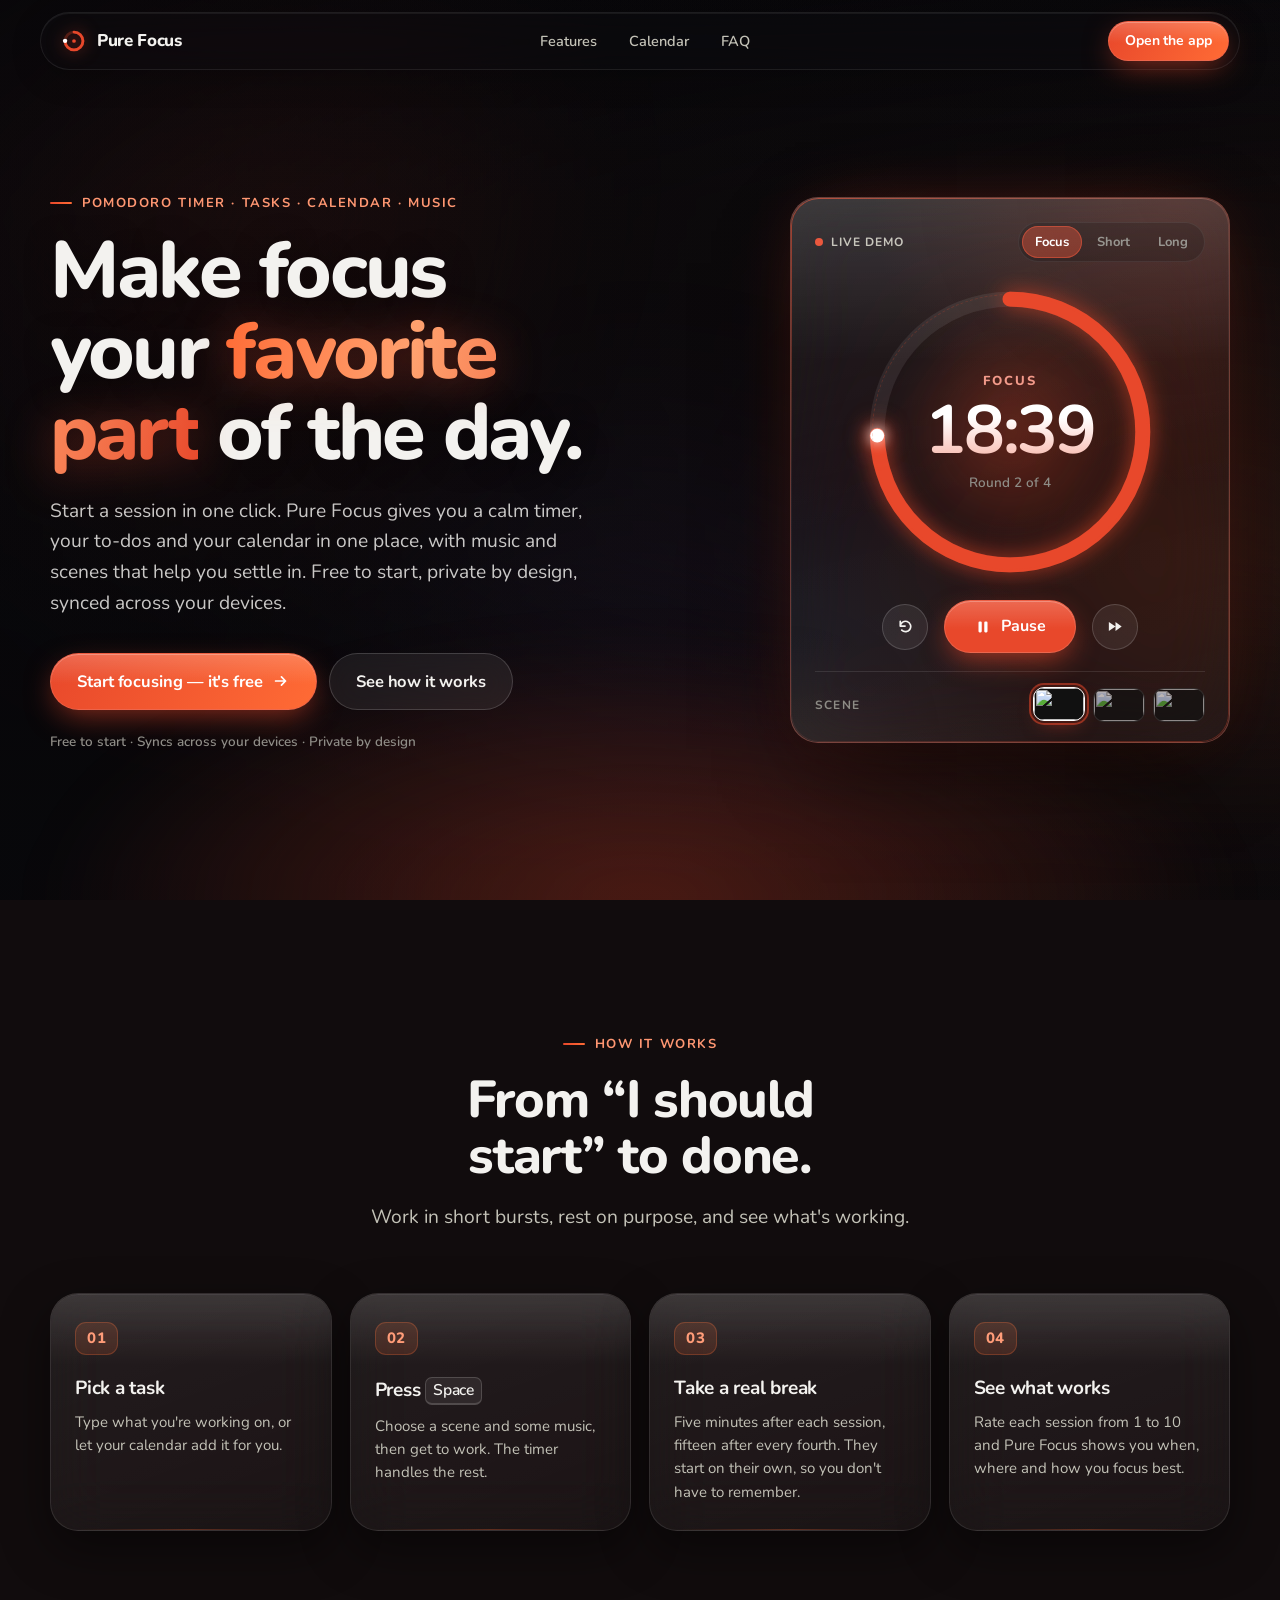
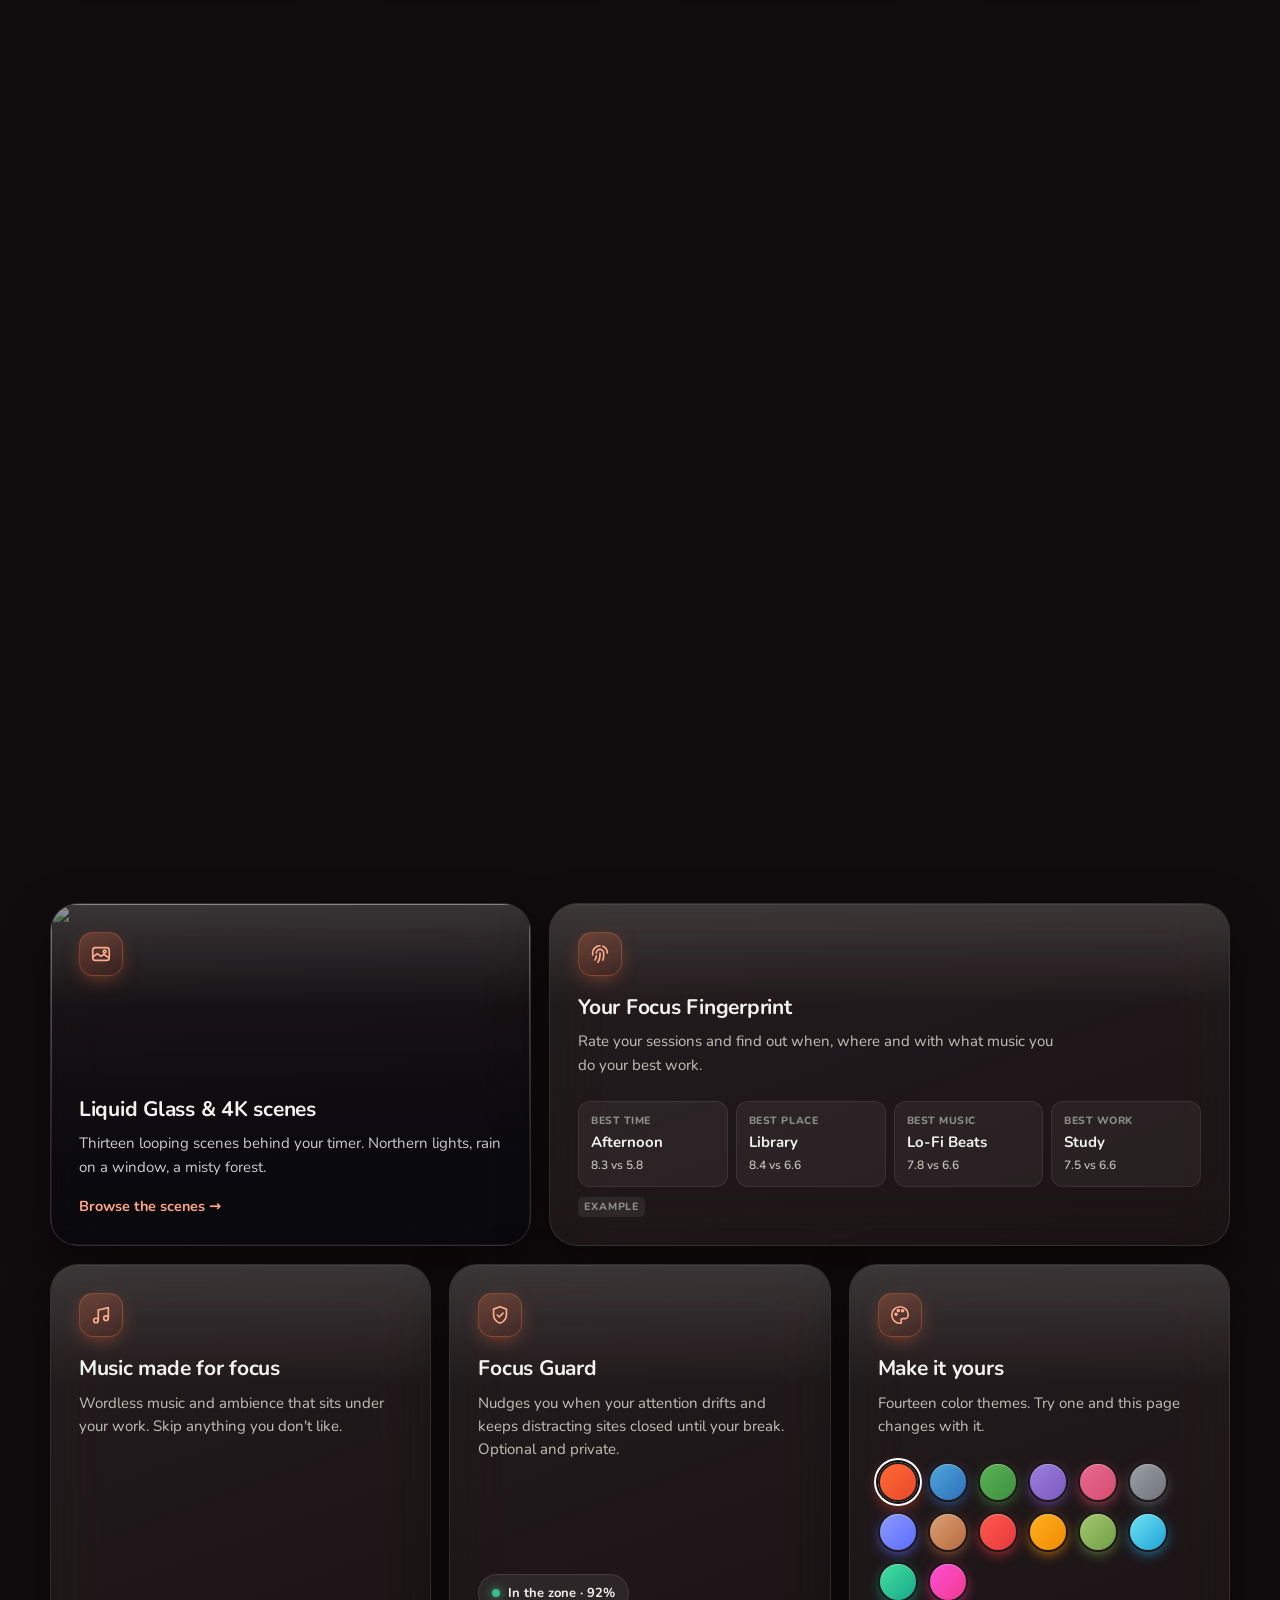
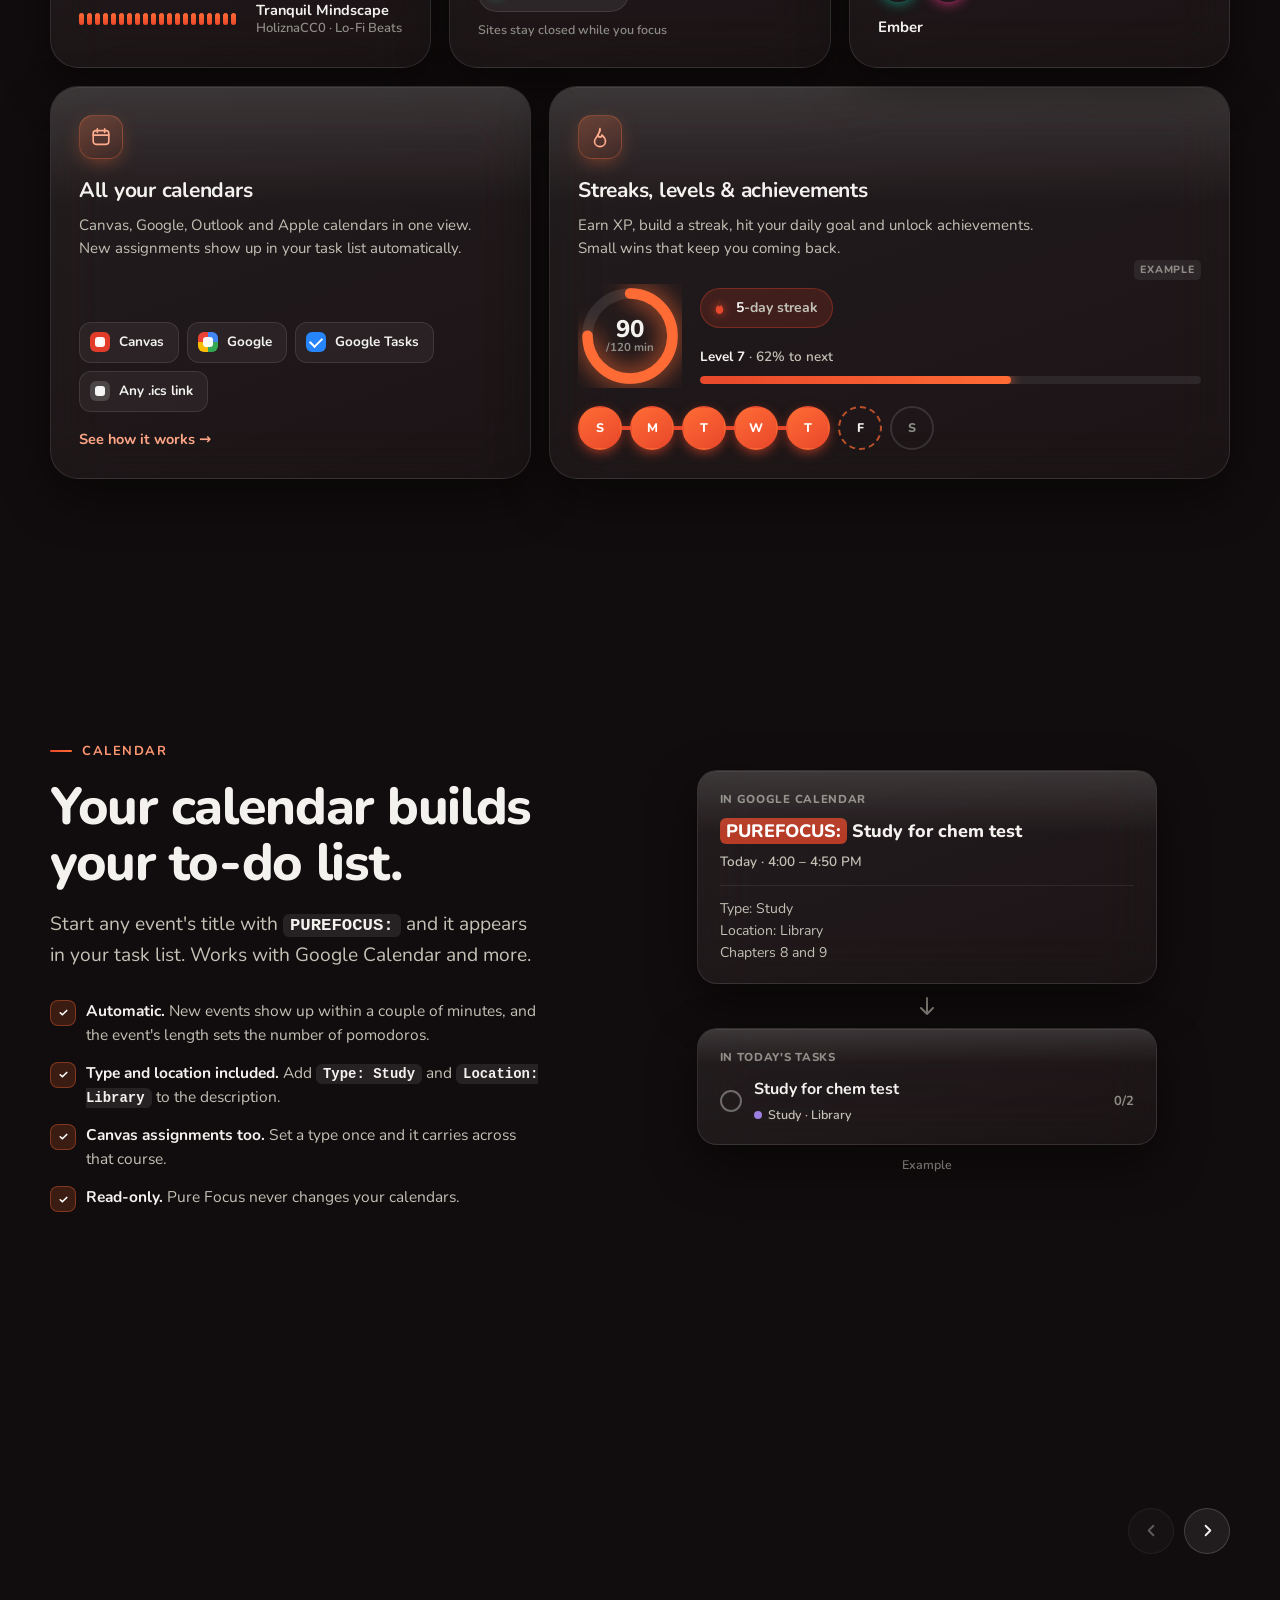
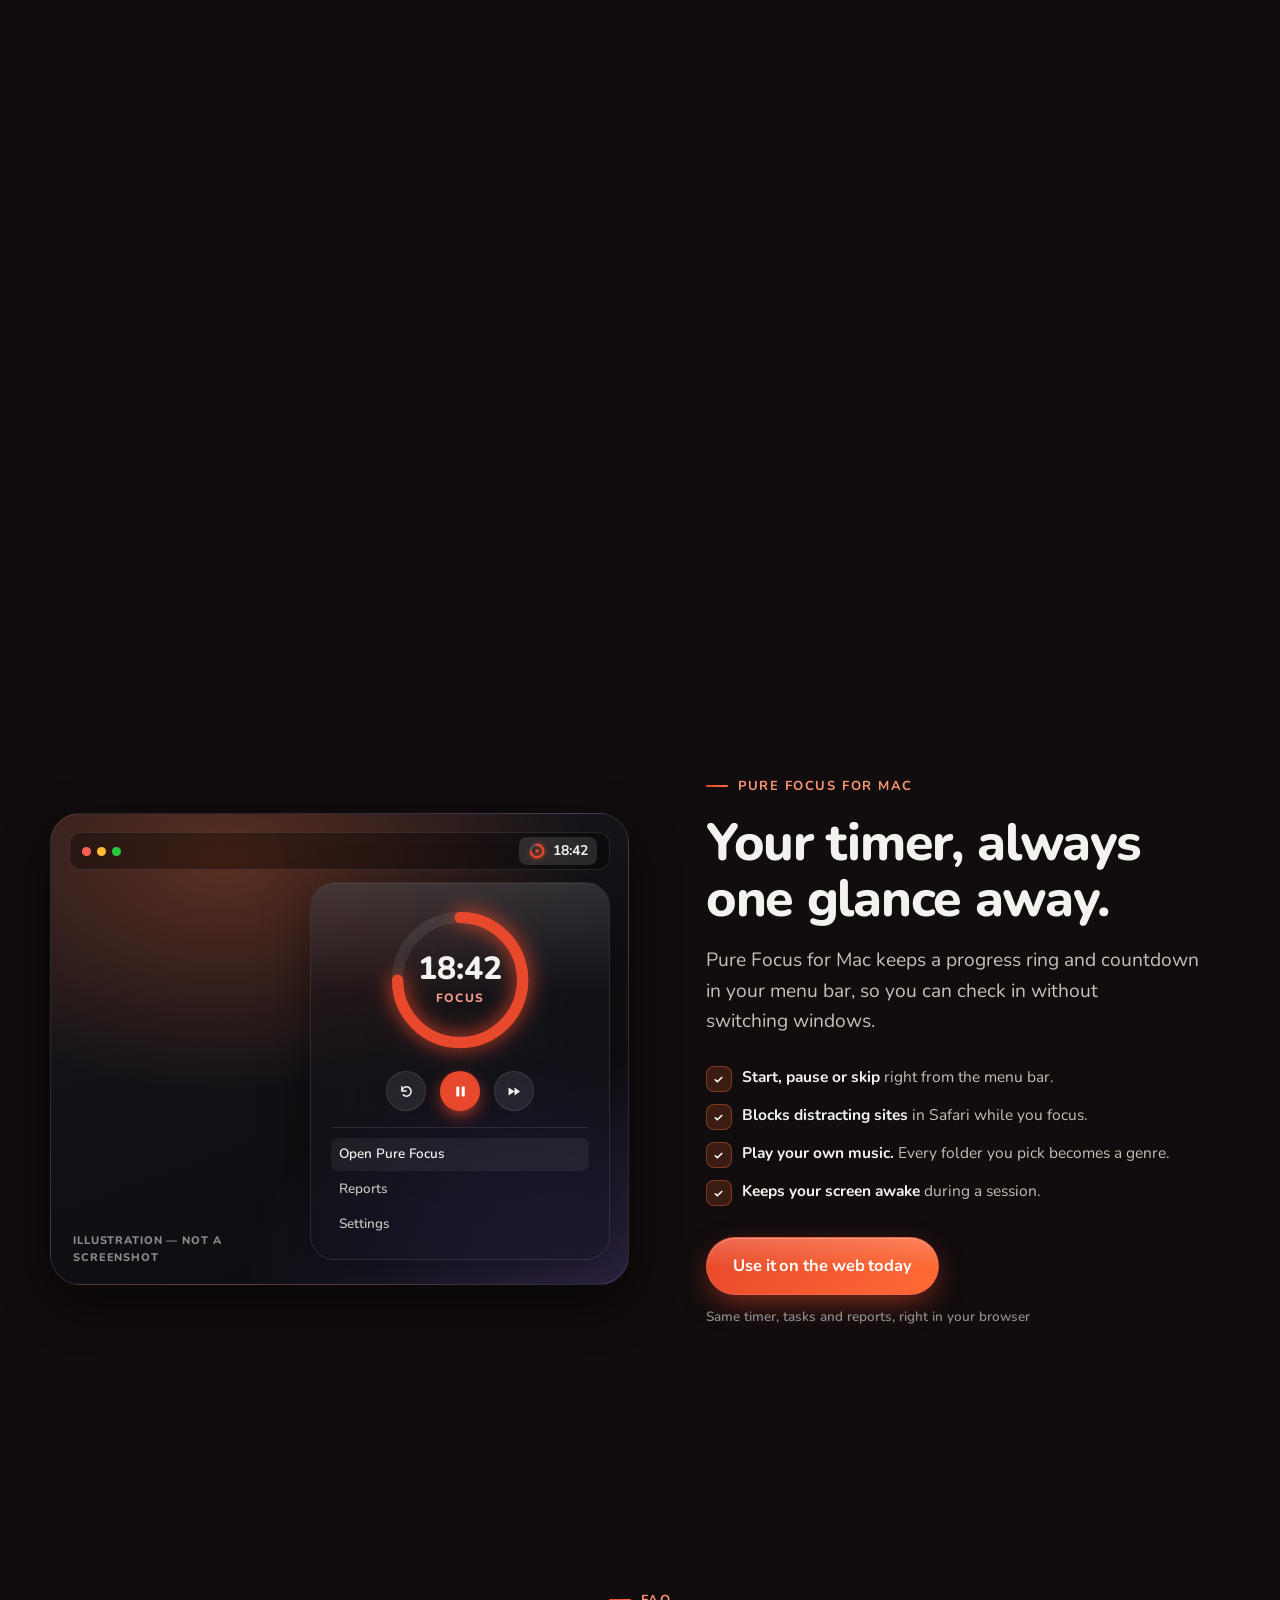
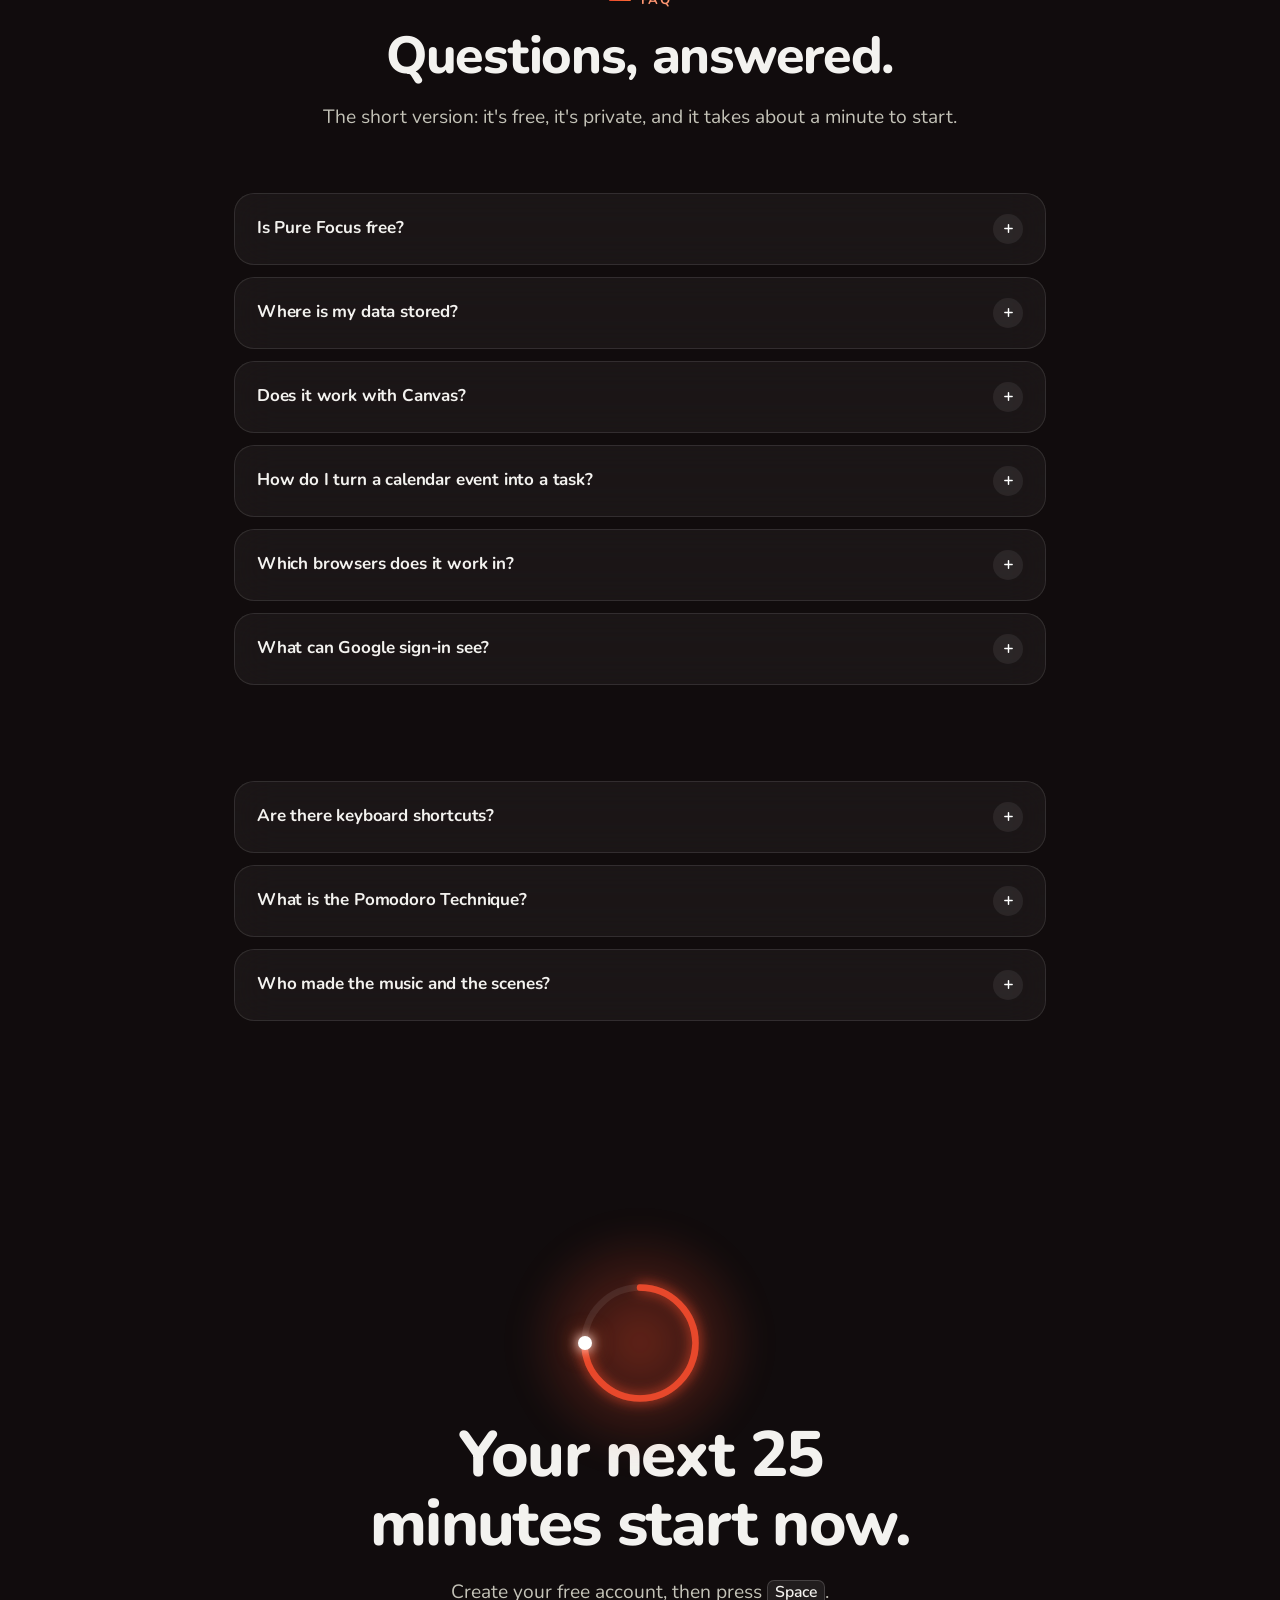
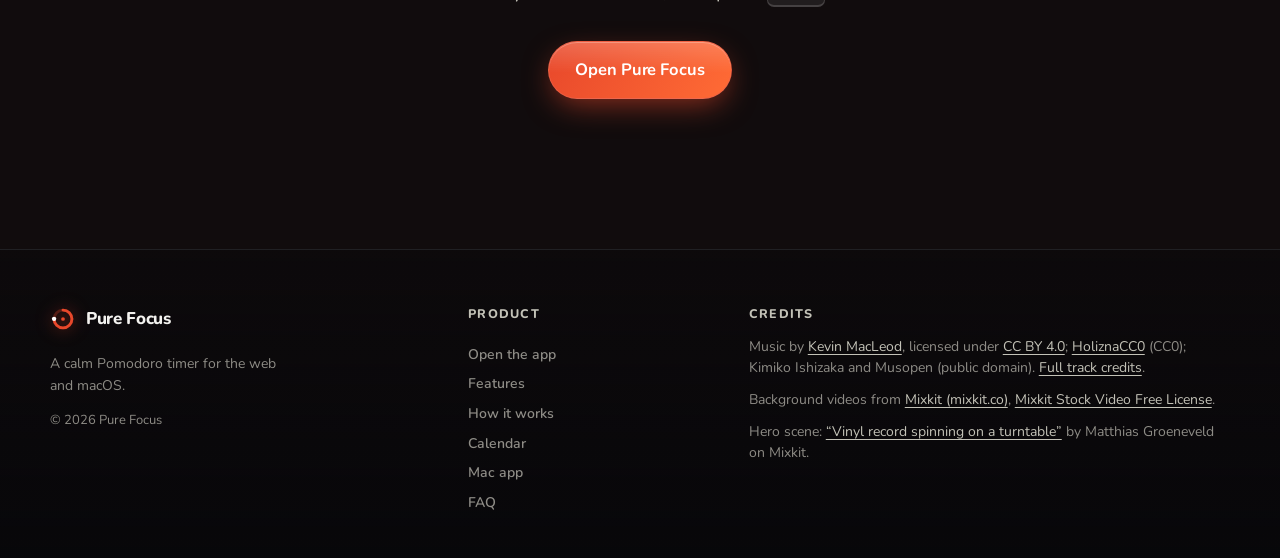
==== index.html @ 7278b02f "Initial commit of Pure Focus Web App" ====
<!DOCTYPE html>
<html lang="en">
<head>
<script>
  /* Legacy app links (index.html#reports etc.) now live in app.html. */
  (function () {
    var h = location.hash;
    if (/^#(focus|reports|settings|calendar|signin)$/.test(h)) location.replace('app.html' + h);
    document.documentElement.classList.add('js');
    /* If home.js never runs, never leave reveal content hidden. */
    setTimeout(function () { if (typeof Home === 'undefined') document.documentElement.classList.remove('js'); }, 2500);
  })();
</script>
<meta charset="utf-8">
<meta name="viewport" content="width=device-width, initial-scale=1, viewport-fit=cover">
<title>Pure Focus — A beautiful Pomodoro timer</title>
<meta name="description" content="Pure Focus is a free Pomodoro timer that makes it easy to start working and stay there. Calming scenes, focus music, your assignments and calendar, and a clear picture of when you focus best.">
<meta name="theme-color" content="#07070a">
<meta name="color-scheme" content="dark">
<meta name="referrer" content="no-referrer-when-downgrade">
<meta property="og:type" content="website">
<meta property="og:title" content="Pure Focus — A beautiful Pomodoro timer">
<meta property="og:description" content="A free Pomodoro timer with calming scenes, focus music, your calendar and tasks, and a Focus Fingerprint that shows when you focus best. Sync across your devices.">
<meta property="og:image" content="https://assets.mixkit.co/videos/5036/5036-thumb-720-0.jpg">
<link rel="icon" href="data:image/svg+xml,%3Csvg xmlns='http://www.w3.org/2000/svg' viewBox='0 0 32 32'%3E%3Ccircle cx='16' cy='16' r='11' fill='none' stroke='%23e8482b' stroke-width='4' stroke-linecap='round' stroke-dasharray='50 20' transform='rotate(-90 16 16)'/%3E%3C/svg%3E">
<link rel="preconnect" href="https://assets.mixkit.co" crossorigin>
<link rel="preload" as="image" href="https://assets.mixkit.co/videos/5036/5036-thumb-720-0.jpg" fetchpriority="high">
<link rel="preconnect" href="https://fonts.googleapis.com">
<link rel="preconnect" href="https://fonts.gstatic.com" crossorigin>
<link rel="stylesheet" href="https://fonts.googleapis.com/css2?family=Nunito:wght@400;500;600;700;800&display=swap">
<script>/* Early paint (v2-themes §8.1.3): the visitor's theme before the CSS paints. The homepage is always dark. */
try{var d=JSON.parse(localStorage.getItem('purefocus.v1')||'{}').settings||{};document.documentElement.dataset.pfTheme=d.themeID||'ember';}catch(e){document.documentElement.dataset.pfTheme='ember';}document.documentElement.dataset.theme='dark';</script>
<link rel="stylesheet" href="css/themes.css?v=10302145">
<link rel="stylesheet" href="home.css?v=10311400">
</head>
<body>
<a class="skip-link" href="#main">Skip to content</a>

<div class="aurora" aria-hidden="true">
  <span class="blob blob-1"></span>
  <span class="blob blob-2"></span>
  <span class="blob blob-3"></span>
</div>

<!-- ─────────────────────────  NAV  ───────────────────────── -->
<header class="nav" id="nav">
  <div class="container nav-inner">
    <a class="brand" href="#top" aria-label="Pure Focus — back to top">
      <svg class="brand-mark" viewBox="0 0 32 32" aria-hidden="true">
        <circle cx="16" cy="16" r="11" fill="none" stroke="currentColor" stroke-opacity=".28" stroke-width="3.5"/>
        <circle cx="16" cy="16" r="11" fill="none" stroke="currentColor" stroke-width="3.5" stroke-linecap="round" stroke-dasharray="52 17.2" transform="rotate(-90 16 16)"/>
        <circle cx="5" cy="15.8" r="2.7" fill="#fff"/>
        <circle cx="16" cy="16" r="2.3" fill="currentColor"/>
      </svg>
      <span class="brand-name">Pure Focus</span>
    </a>
    <nav class="nav-links" aria-label="Homepage sections">
      <a href="#features">Features</a>
      <a href="#schedule">Calendar</a>
      <a href="#faq">FAQ</a>
    </nav>
    <a class="btn btn-primary btn-sm nav-cta" href="app.html" data-returning="Continue to your timer">Open the app</a>
  </div>
</header>

<main id="main">

  <!-- ─────────────────────────  HERO  ───────────────────────── -->
  <section class="hero" id="top" aria-labelledby="hero-title">
    <div class="hero-media" aria-hidden="true">
      <img class="hero-poster" id="hero-poster" src="https://assets.mixkit.co/videos/5036/5036-thumb-720-0.jpg" alt="" fetchpriority="high" decoding="async">
      <video class="hero-video" id="hero-video" muted loop playsinline preload="none" disableremoteplayback
             poster="https://assets.mixkit.co/videos/5036/5036-thumb-720-0.jpg"></video>
      <span class="hero-scrim"></span>
    </div>

    <div class="container hero-grid">
      <div class="hero-copy">
        <a class="resume-pill" id="resume-pill" href="app.html" hidden>
          <span class="live-dot" aria-hidden="true"></span>
          <span>Your <span id="resume-mode">focus session</span> is running — <strong id="resume-left">0:00</strong> left</span>
          <span class="resume-go" aria-hidden="true">→</span>
        </a>
        <p class="eyebrow">Pomodoro timer · Tasks · Calendar · Music</p>
        <h1 id="hero-title">Make focus your <span class="grad">favorite part</span> of the day.</h1>
        <p class="lead hero-lead">Start a session in one click. Pure Focus gives you a calm timer, your to-dos and your calendar in one place, with music and scenes that help you settle in. Free to start, private by design, synced across your devices.</p>
        <div class="cta-row">
          <a class="btn btn-primary btn-lg" href="app.html">Start focusing — it's free
            <svg viewBox="0 0 20 20" aria-hidden="true"><path d="M4 10h11m-4.5-4.5L15 10l-4.5 4.5" fill="none" stroke="currentColor" stroke-width="1.9" stroke-linecap="round" stroke-linejoin="round"/></svg>
          </a>
          <a class="btn btn-glass btn-lg" href="#how">See how it works</a>
        </div>
        <p class="micro">Free to start · Syncs across your devices · Private by design</p>
      </div>

      <!-- Live ring demo: a real countdown, not a picture. -->
      <div class="demo glass glass-blur" id="demo" data-mode="focus" role="group" aria-label="Live timer demo">
        <div class="demo-head">
          <span class="demo-badge"><span class="live-dot" aria-hidden="true"></span>Live demo</span>
          <div class="mode-chips" role="radiogroup" aria-label="Timer mode">
            <button type="button" class="mode-chip is-active" role="radio" aria-checked="true" data-mode="focus">Focus</button>
            <button type="button" class="mode-chip" role="radio" aria-checked="false" data-mode="shortBreak">Short</button>
            <button type="button" class="mode-chip" role="radio" aria-checked="false" data-mode="longBreak">Long</button>
          </div>
        </div>

        <div class="demo-ring">
          <svg viewBox="0 0 280 280" aria-hidden="true">
            <circle class="ring-track" cx="140" cy="140" r="124" fill="none" stroke-width="14"/>
            <circle class="ring-arc" id="demo-arc" cx="140" cy="140" r="124" fill="none" stroke-width="14" stroke-linecap="round" transform="rotate(-90 140 140)"/>
            <circle class="ring-head" id="demo-head" cx="140" cy="16" r="6.5"/>
          </svg>
          <div class="ring-center">
            <span class="ring-mode" id="demo-mode">Focus</span>
            <span class="ring-time" id="demo-time" role="timer" aria-label="Time left">18:42</span>
            <span class="ring-round" id="demo-round">Round 2 of 4</span>
          </div>
        </div>

        <div class="demo-controls">
          <button type="button" class="round-btn" id="demo-reset" aria-label="Reset">
            <svg viewBox="0 0 20 20" aria-hidden="true"><path d="M4.5 9.5a5.5 5.5 0 1 1 1.6 4.4M4.5 4.5v5h5" fill="none" stroke="currentColor" stroke-width="1.8" stroke-linecap="round" stroke-linejoin="round"/></svg>
          </button>
          <button type="button" class="btn btn-primary demo-toggle" id="demo-toggle" aria-pressed="false">
            <svg class="i-play" viewBox="0 0 20 20" aria-hidden="true"><path d="M6.5 4.6v10.8a.8.8 0 0 0 1.2.7l8.6-5.4a.8.8 0 0 0 0-1.4L7.7 3.9a.8.8 0 0 0-1.2.7Z" fill="currentColor"/></svg>
            <svg class="i-pause" viewBox="0 0 20 20" aria-hidden="true"><rect x="5" y="4" width="3.6" height="12" rx="1.2" fill="currentColor"/><rect x="11.4" y="4" width="3.6" height="12" rx="1.2" fill="currentColor"/></svg>
            <span id="demo-toggle-label">Start</span>
          </button>
          <button type="button" class="round-btn" id="demo-skip" aria-label="Skip to next mode">
            <svg viewBox="0 0 20 20" aria-hidden="true"><path d="M4.5 5.2v9.6L11.5 10ZM11.5 5.2v9.6L18 10Z" fill="currentColor" transform="translate(-1.5 0)"/></svg>
          </button>
        </div>
        <a class="demo-continue" id="demo-continue" href="app.html" hidden>Continue in the app <span aria-hidden="true">→</span></a>

        <div class="scene-switch">
          <span class="scene-switch-label">Scene</span>
          <div class="scene-dots" id="scene-dots" role="group" aria-label="Hero background scene"></div>
        </div>
      </div>
    </div>
  </section>

  <!-- ─────────────────────────  HOW IT WORKS  ───────────────────────── -->
  <section class="section" id="how" aria-labelledby="how-title">
    <div class="container">
      <header class="section-head reveal">
        <p class="eyebrow">How it works</p>
        <h2 id="how-title">From “I should start” to done.</h2>
        <p class="lead">Work in short bursts, rest on purpose, and see what's working.</p>
      </header>
      <ol class="steps" data-stagger>
        <li class="step glass reveal">
          <span class="step-num">01</span>
          <h3>Pick a task</h3>
          <p>Type what you're working on, or let your calendar add it for you.</p>
        </li>
        <li class="step glass reveal">
          <span class="step-num">02</span>
          <h3>Press <kbd>Space</kbd></h3>
          <p>Choose a scene and some music, then get to work. The timer handles the rest.</p>
        </li>
        <li class="step glass reveal">
          <span class="step-num">03</span>
          <h3>Take a real break</h3>
          <p>Five minutes after each session, fifteen after every fourth. They start on their own, so you don't have to remember.</p>
        </li>
        <li class="step glass reveal">
          <span class="step-num">04</span>
          <h3>See what works</h3>
          <p>Rate each session from 1 to 10 and Pure Focus shows you when, where and how you focus best.</p>
        </li>
      </ol>
    </div>
  </section>

  <!-- ─────────────────────────  FEATURES  ───────────────────────── -->
  <section class="section" id="features" aria-labelledby="features-title">
    <div class="container">
      <header class="section-head reveal">
        <p class="eyebrow">Features</p>
        <h2 id="features-title">Built to help you actually finish things.</h2>
        <p class="lead">A timer, your tasks, your calendars and your focus stats, working together.</p>
      </header>

      <div class="bento" data-stagger>

        <!-- Timer & modes -->
        <article class="tile glass tile-7 reveal">
          <div class="tile-icon"><svg viewBox="0 0 24 24" aria-hidden="true"><circle cx="12" cy="13.5" r="7.5"/><path d="M12 10v3.5l2.3 2M9.5 3h5"/></svg></div>
          <h3>Timer &amp; modes</h3>
          <p>Classic 25/5/15 Pomodoros, or set your own lengths. Pick a daily goal and let each session roll into the next.</p>
          <div class="tile-visual cycle" aria-hidden="true">
            <div class="cycle-bar">
              <span class="seg f" style="--m:25"></span><span class="seg s" style="--m:5"></span>
              <span class="seg f" style="--m:25"></span><span class="seg s" style="--m:5"></span>
              <span class="seg f" style="--m:25"></span><span class="seg s" style="--m:5"></span>
              <span class="seg f" style="--m:25"></span><span class="seg l" style="--m:15"></span>
            </div>
            <div class="cycle-legend">
              <span><i class="f"></i>Focus <b>25</b></span>
              <span><i class="s"></i>Short break <b>5</b></span>
              <span><i class="l"></i>Long break <b>15</b></span>
            </div>
          </div>
        </article>

        <!-- Tasks -->
        <article class="tile glass tile-5 reveal">
          <div class="tile-icon"><svg viewBox="0 0 24 24" aria-hidden="true"><path d="M10 6.5h10M10 12h10M10 17.5h10"/><path d="M3.8 6.4l1.4 1.4L8 5M3.8 11.9l1.4 1.4L8 10.5"/><circle cx="5.6" cy="17.5" r="1.6"/></svg></div>
          <h3>Today's Tasks</h3>
          <p>Break big work into subtasks, tag each one, and estimate how many pomodoros it needs.</p>
          <ul class="tile-visual mini-tasks" aria-hidden="true">
            <li class="is-active"><span class="check"></span><span class="t">Draft chapter three<small>● Study · Library</small></span><span class="pips"><i class="on"></i><i></i></span></li>
            <li><span class="check"></span><span class="t">HW 3.6: Quadratics<small>● Study · ＋ Location</small></span><span class="pips"><i></i></span></li>
            <li class="is-done"><span class="check"></span><span class="t">Clean the kitchen<small>● Chores · Home</small></span><span class="pips"><i class="on"></i></span></li>
          </ul>
        </article>

        <!-- Scenes -->
        <article class="tile glass tile-5 tile-scene reveal">
          <img class="tile-bg" src="https://assets.mixkit.co/videos/4037/4037-thumb-720-0.jpg" alt="" loading="lazy" decoding="async">
          <div class="tile-icon"><svg viewBox="0 0 24 24" aria-hidden="true"><rect x="3" y="5" width="18" height="14" rx="3"/><path d="M3 15.5l5-4 4 3 3-2.2 6 4.2"/><circle cx="16" cy="9.3" r="1.5"/></svg></div>
          <h3>Liquid Glass &amp; 4K scenes</h3>
          <p>Thirteen looping scenes behind your timer. Northern lights, rain on a window, a misty forest.</p>
          <a class="tile-link" href="#scenes">Browse the scenes <span aria-hidden="true">→</span></a>
        </article>

        <!-- Fingerprint -->
        <article class="tile glass tile-7 reveal">
          <div class="tile-icon"><svg viewBox="0 0 24 24" aria-hidden="true"><path d="M12 3a8 8 0 0 0-8 8v2M20 11a8 8 0 0 0-5-7.4M8 11a4 4 0 0 1 8 0v3a12 12 0 0 1-1 4.6M12 11v3a16 16 0 0 1-2.2 7M6.6 18.5A12 12 0 0 0 8 14"/></svg></div>
          <h3>Your Focus Fingerprint</h3>
          <p>Rate your sessions and find out when, where and with what music you do your best work.</p>
          <div class="tile-visual fp" aria-hidden="true">
            <div><small>Best time</small><b>Afternoon</b><span>8.3 vs 5.8</span></div>
            <div><small>Best place</small><b>Library</b><span>8.4 vs 6.6</span></div>
            <div><small>Best music</small><b>Lo-Fi Beats</b><span>7.8 vs 6.6</span></div>
            <div><small>Best work</small><b>Study</b><span>7.5 vs 6.6</span></div>
          </div>
          <em class="example">Example</em>
        </article>

        <!-- Music -->
        <article class="tile glass tile-4 reveal">
          <div class="tile-icon"><svg viewBox="0 0 24 24" aria-hidden="true"><path d="M9 18V6.5l11-2.5v11.5"/><circle cx="6.5" cy="18" r="2.5"/><circle cx="17.5" cy="15.5" r="2.5"/></svg></div>
          <h3>Music made for focus</h3>
          <p id="home-music-copy">Wordless music and ambience that sits under your work. Skip anything you don't like.</p>
          <div class="tile-visual now-playing" aria-hidden="true">
            <div class="wave"><i></i><i></i><i></i><i></i><i></i><i></i><i></i><i></i><i></i><i></i><i></i><i></i><i></i><i></i><i></i><i></i><i></i><i></i><i></i><i></i></div>
            <div class="np-meta"><b id="home-track">Tranquil Mindscape</b><span id="home-artist">HoliznaCC0 · Lo-Fi Beats</span></div>
          </div>
        </article>

        <!-- Focus Guard -->
        <article class="tile glass tile-4 reveal">
          <div class="tile-icon"><svg viewBox="0 0 24 24" aria-hidden="true"><path d="M12 3l7 2.6v6c0 4.4-2.9 7.7-7 9.4-4.1-1.7-7-5-7-9.4v-6L12 3Z"/><path d="M9 12l2.2 2.2L15.3 10"/></svg></div>
          <h3>Focus Guard</h3>
          <p>Nudges you when your attention drifts and keeps distracting sites closed until your break. Optional and private.</p>
          <div class="tile-visual guard" aria-hidden="true"><span class="guard-pill"><i></i>In the zone · 92%</span><span class="guard-note">Sites stay closed while you focus</span></div>
        </article>

        <!-- Calendar -->
        <article class="tile glass tile-5 reveal">
          <div class="tile-icon"><svg viewBox="0 0 24 24" aria-hidden="true"><rect x="3.5" y="5" width="17" height="15" rx="3"/><path d="M3.5 10h17M8 3v4M16 3v4"/></svg></div>
          <h3>All your calendars</h3>
          <p>Canvas, Google, Outlook and Apple calendars in one view. New assignments show up in your task list automatically.</p>
          <div class="tile-visual sources" aria-hidden="true">
            <span class="source"><i class="canvas"></i>Canvas</span>
            <span class="source"><i class="g-cal"></i>Google</span>
            <span class="source"><i class="g-tasks"></i>Google Tasks</span>
            <span class="source"><i class="ics"></i>Any .ics link</span>
          </div>
          <a class="tile-link" href="#schedule">See how it works <span aria-hidden="true">→</span></a>
        </article>

        <!-- Streaks -->
        <article class="tile glass tile-7 reveal">
          <div class="tile-icon"><svg viewBox="0 0 24 24" aria-hidden="true"><path d="M12 2.8c1 3.3-2 4.7-2 7.1 0 1.4.9 2.3 2 2.3 1.2 0 2-.9 2-2.4 2.5 2 4 4.5 4 7.1A6 6 0 0 1 12 22.5a6 6 0 0 1-6-5.6C6 12.6 12 10.6 12 2.8Z"/></svg></div>
          <h3>Streaks, levels &amp; achievements</h3>
          <p>Earn XP, build a streak, hit your daily goal and unlock achievements. Small wins that keep you coming back.</p>
          <div class="tile-visual hud" aria-hidden="true">
            <div class="hud-goal">
              <svg viewBox="0 0 44 44"><circle cx="22" cy="22" r="18" class="t"/><circle cx="22" cy="22" r="18" class="p" transform="rotate(-90 22 22)"/></svg>
              <span><b>90</b>/120 min</span>
            </div>
            <div class="hud-streak"><svg viewBox="0 0 16 16"><path d="M8 1.5c.6 2-1.2 2.8-1.2 4.2 0 .8.5 1.3 1.1 1.3.7 0 1.1-.6 1.1-1.4 1.5 1.2 2.4 2.7 2.4 4.3A3.4 3.4 0 0 1 8 14a3.4 3.4 0 0 1-3.4-4.1C4.6 7 8 5.6 8 1.5Z"/></svg><b>5</b>-day streak</div>
            <div class="hud-level"><span><b>Level 7</b> · 62% to next</span><span class="xp"><i style="--p:.62"></i></span></div>
            <div class="week">
              <span class="on">S</span><span class="on">M</span><span class="on">T</span><span class="on">W</span><span class="on">T</span><span class="today">F</span><span>S</span>
            </div>
            <em class="example">Example</em>
          </div>
        </article>

        <!-- Themes -->
        <article class="tile glass tile-4 reveal">
          <div class="tile-icon"><svg viewBox="0 0 24 24" aria-hidden="true"><path d="M12 3a9 9 0 1 0 0 18c1.2 0 1.8-.9 1.4-2l-.3-.8c-.4-1.1.4-2.2 1.6-2.2H17a4 4 0 0 0 4-4c0-5-4-9-9-9Z"/><circle cx="7.6" cy="11.2" r="1.1"/><circle cx="10.2" cy="7.2" r="1.1"/><circle cx="14.8" cy="7.4" r="1.1"/></svg></div>
          <h3>Make it yours</h3>
          <p>Fourteen color themes. Try one and this page changes with it.</p>
          <div class="tile-visual swatches" role="group" aria-label="Preview a theme">
            <button type="button" class="swatch" data-theme="ember" aria-pressed="true" title="Ember"><span class="sr-only">Ember</span></button>
            <button type="button" class="swatch" data-theme="ocean" aria-pressed="false" title="Ocean"><span class="sr-only">Ocean</span></button>
            <button type="button" class="swatch" data-theme="forest" aria-pressed="false" title="Forest"><span class="sr-only">Forest</span></button>
            <button type="button" class="swatch" data-theme="lavender" aria-pressed="false" title="Lavender"><span class="sr-only">Lavender</span></button>
            <button type="button" class="swatch" data-theme="rose" aria-pressed="false" title="Rose"><span class="sr-only">Rose</span></button>
            <button type="button" class="swatch" data-theme="graphite" aria-pressed="false" title="Graphite"><span class="sr-only">Graphite</span></button>
            <button type="button" class="swatch" data-theme="midnight" aria-pressed="false" title="Midnight"><span class="sr-only">Midnight</span></button>
            <button type="button" class="swatch" data-theme="mocha" aria-pressed="false" title="Mocha"><span class="sr-only">Mocha</span></button>
            <button type="button" class="swatch" data-theme="pomodoro" aria-pressed="false" title="Pomodoro"><span class="sr-only">Pomodoro</span></button>
            <button type="button" class="swatch" data-theme="honey" aria-pressed="false" title="Honey"><span class="sr-only">Honey</span></button>
            <button type="button" class="swatch" data-theme="matcha" aria-pressed="false" title="Matcha"><span class="sr-only">Matcha</span></button>
            <button type="button" class="swatch" data-theme="glacier" aria-pressed="false" title="Glacier"><span class="sr-only">Glacier</span></button>
            <button type="button" class="swatch" data-theme="boreal" aria-pressed="false" title="Boreal"><span class="sr-only">Boreal</span></button>
            <button type="button" class="swatch" data-theme="synthwave" aria-pressed="false" title="Synthwave"><span class="sr-only">Synthwave</span></button>
          </div>
          <p class="swatch-name" aria-live="polite"><span id="theme-name">Ember</span></p>
        </article>

      </div>
    </div>
  </section>

  <!-- ─────────────────────────  CALENDAR  ───────────────────────── -->
  <section class="section" id="schedule" aria-labelledby="schedule-title">
    <div class="container split">
      <div class="split-copy reveal">
        <p class="eyebrow">Calendar</p>
        <h2 id="schedule-title">Your calendar builds your to-do list.</h2>
        <p class="lead">Start any event's title with <code>PUREFOCUS:</code> and it appears in your task list. Works with Google Calendar and more.</p>
        <ul class="checks">
          <li><b>Automatic.</b> New events show up within a couple of minutes, and the event's length sets the number of pomodoros.</li>
          <li><b>Type and location included.</b> Add <code>Type: Study</code> and <code>Location: Library</code> to the description.</li>
          <li><b>Canvas assignments too.</b> Set a type once and it carries across that course.</li>
          <li><b>Read-only.</b> Pure Focus never changes your calendars.</li>
        </ul>
      </div>
      <figure class="flow reveal" aria-label="A calendar event titled PUREFOCUS: Study for chem test becomes a task">
        <div class="flow-card glass">
          <span class="flow-label">In Google Calendar</span>
          <p class="flow-title"><mark>PUREFOCUS:</mark> Study for chem test</p>
          <p class="flow-time">Today · 4:00 – 4:50 PM</p>
          <p class="flow-desc">Type: Study<br>Location: Library<br>Chapters 8 and 9</p>
        </div>
        <div class="flow-arrow" aria-hidden="true"><svg viewBox="0 0 24 24"><path d="M12 4v16m-6-6 6 6 6-6"/></svg></div>
        <div class="flow-card flow-task glass">
          <span class="flow-label">In Today's Tasks</span>
          <div class="flow-row"><span class="check"></span><span class="t">Study for chem test<small><i></i>Study · Library</small></span><span class="flow-pomo">0/2</span></div>
        </div>
        <figcaption>Example</figcaption>
      </figure>
    </div>
  </section>

  <!-- ─────────────────────────  SCENES  ───────────────────────── -->
  <section class="section scenes" id="scenes" aria-labelledby="scenes-title">
    <div class="container scenes-head">
      <header class="section-head reveal">
        <p class="eyebrow">Scenes</p>
        <h2 id="scenes-title">Choose your atmosphere.</h2>
        <p class="lead"><span id="scene-count">Thirteen</span> loops, up to 4K — or keep the animated aurora.</p>
      </header>
      <div class="track-nav" aria-hidden="false">
        <button type="button" class="round-btn" id="track-prev" aria-label="Scroll scenes left"><svg viewBox="0 0 20 20" aria-hidden="true"><path d="M12 5l-5 5 5 5" fill="none" stroke="currentColor" stroke-width="1.9" stroke-linecap="round" stroke-linejoin="round"/></svg></button>
        <button type="button" class="round-btn" id="track-next" aria-label="Scroll scenes right"><svg viewBox="0 0 20 20" aria-hidden="true"><path d="M8 5l5 5-5 5" fill="none" stroke="currentColor" stroke-width="1.9" stroke-linecap="round" stroke-linejoin="round"/></svg></button>
      </div>
    </div>
    <ul class="scene-track reveal" id="scene-track" aria-label="Scenes"></ul>
  </section>

  <!-- ─────────────────────────  MAC  ───────────────────────── -->
  <section class="section mac" id="mac" aria-labelledby="mac-title">
    <div class="container split split-rev">
      <figure class="mac-art reveal" aria-label="Illustration of the Pure Focus menu bar companion">
        <div class="mac-bar">
          <span class="mb-dots"><i></i><i></i><i></i></span>
          <span class="mb-item is-open"><svg viewBox="0 0 20 20" aria-hidden="true"><circle cx="10" cy="10" r="7" class="t"/><circle cx="10" cy="10" r="7" class="p" transform="rotate(-90 10 10)"/><circle cx="10" cy="10" r="2" class="pip"/></svg>18:42</span>
        </div>
        <div class="popover glass glass-blur">
          <div class="pop-ring">
            <svg viewBox="0 0 120 120" aria-hidden="true"><circle cx="60" cy="60" r="50" class="t"/><circle cx="60" cy="60" r="50" class="p" transform="rotate(-90 60 60)"/></svg>
            <div><b>18:42</b><span>Focus</span></div>
          </div>
          <div class="pop-transport">
            <span class="pt"><svg viewBox="0 0 20 20"><path d="M4.5 9.5a5.5 5.5 0 1 1 1.6 4.4M4.5 4.5v5h5" fill="none" stroke="currentColor" stroke-width="1.8" stroke-linecap="round" stroke-linejoin="round"/></svg></span>
            <span class="pt main"><svg viewBox="0 0 20 20"><rect x="5" y="4" width="3.6" height="12" rx="1.2" fill="currentColor"/><rect x="11.4" y="4" width="3.6" height="12" rx="1.2" fill="currentColor"/></svg></span>
            <span class="pt"><svg viewBox="0 0 20 20"><path d="M3 5.2v9.6L10 10ZM10 5.2v9.6L16.5 10Z" fill="currentColor"/></svg></span>
          </div>
          <div class="pop-links"><span>Open Pure Focus</span><span>Reports</span><span>Settings</span></div>
        </div>
        <figcaption>Illustration — not a screenshot</figcaption>
      </figure>
      <div class="split-copy reveal">
        <p class="eyebrow">Pure Focus for Mac</p>
        <h2 id="mac-title">Your timer, always one glance away.</h2>
        <p class="lead">Pure Focus for Mac keeps a progress ring and countdown in your menu bar, so you can check in without switching windows.</p>
        <ul class="checks">
          <li><b>Start, pause or skip</b> right from the menu bar.</li>
          <li><b>Blocks distracting sites</b> in Safari while you focus.</li>
          <li><b>Play your own music.</b> Every folder you pick becomes a genre.</li>
          <li><b>Keeps your screen awake</b> during a session.</li>
        </ul>
        <div class="cta-row">
          <a class="btn btn-primary btn-lg" href="app.html">Use it on the web today</a>
          <span class="req">Same timer, tasks and reports, right in your browser</span>
        </div>
      </div>
    </div>
  </section>

  <!-- ─────────────────────────  FAQ  ───────────────────────── -->
  <section class="section" id="faq" aria-labelledby="faq-title">
    <div class="container faq">
      <header class="section-head faq-head reveal">
        <p class="eyebrow">FAQ</p>
        <h2 id="faq-title">Questions, answered.</h2>
        <p class="lead">The short version: it's free, it's private, and it takes about a minute to start.</p>
      </header>
      <div class="faq-list" data-stagger>
        <details class="qa reveal">
          <summary>Is Pure Focus free?</summary>
          <p>Yes. Create a free account, open the app and press <kbd>Space</kbd>. No payment, no ads.</p>
        </details>
        <details class="qa reveal">
          <summary>Where is my data stored?</summary>
          <p>In your Pure Focus account, so it follows you to every device. Your browser also keeps a copy for fast, offline use. You can export everything to CSV, and import it back, at any time.</p>
        </details>
        <details class="qa reveal">
          <summary>Does it work with Canvas?</summary>
          <p>Yes. Add your Canvas calendar link and assignments show up on the calendar and in Today's Tasks, with their descriptions. Blackbaud, Outlook, Apple and any other <code>.ics</code> calendar link work too. Calendar links need the small Pure Focus helper or a hosted version of the app.</p>
        </details>
        <details class="qa reveal">
          <summary>How do I turn a calendar event into a task?</summary>
          <p>Start its title with <code>PUREFOCUS:</code> (capitals don't matter). Add <code>Type:</code> and <code>Location:</code> lines to the description and the task picks those up as well. It works from Google Calendar or any calendar you've connected.</p>
        </details>
        <details class="qa reveal">
          <summary>Which browsers does it work in?</summary>
          <p>Current versions of Safari, Chrome, Edge and Firefox, on computers and phones. The Focus Guard site blocker is a Chromium extension, so it runs in Chrome, Edge, Brave and Arc; in Safari, the Mac app does that job.</p>
        </details>
        <details class="qa reveal">
          <summary>What can Google sign-in see?</summary>
          <p>Signing in to Pure Focus with Google only shares your name, email address and profile photo, so your account and sync work. Connecting Google Calendar or Google Tasks is a separate, optional step that asks for <strong>read-only</strong> access, so Pure Focus can show your events and tasks but can't create, change or delete anything in your Google account. Prefer not to connect? Import an .ics file instead.</p>
        </details>
        <details class="qa reveal">
          <summary>Does it work offline?</summary>
          <p>While the app is open, your timer, tasks and reports keep working without a connection, and changes sync the next time you're online. Signing in, streaming scenes and Google import need internet.</p>
        </details>
        <details class="qa reveal">
          <summary>Are there keyboard shortcuts?</summary>
          <p>Press <kbd>Space</kbd> to start or pause the timer. While editing a task, <kbd>⌘</kbd> <kbd>↩</kbd> (<kbd>Ctrl</kbd> <kbd>Enter</kbd> on Windows) saves it and <kbd>Esc</kbd> closes it.</p>
        </details>
        <details class="qa reveal">
          <summary>What is the Pomodoro Technique?</summary>
          <p>A simple rhythm: work for 25 minutes, take a 5-minute break, and after every fourth round take a longer 15-minute break. Pure Focus lets you change every length and the long-break interval.</p>
        </details>
        <details class="qa reveal">
          <summary>Who made the music and the scenes?</summary>
          <p>The music comes from <a href="https://incompetech.com" rel="noopener" target="_blank">Kevin MacLeod</a> (CC BY 4.0), <a href="https://freemusicarchive.org/music/holiznacc0" rel="noopener" target="_blank">HoliznaCC0</a> (CC0), and pianists Kimiko Ishizaka and Musopen (public domain). The full list is in <a href="assets/music/CREDITS.txt" target="_blank">the credits</a>. The background videos come from <a href="https://mixkit.co" rel="noopener" target="_blank">Mixkit</a>.</p>
        </details>
      </div>
    </div>
  </section>

  <!-- ─────────────────────────  FINAL CTA  ───────────────────────── -->
  <section class="section final" aria-labelledby="final-title">
    <div class="container final-inner reveal">
      <div class="orbit" aria-hidden="true">
        <svg viewBox="0 0 200 200"><circle cx="100" cy="100" r="84" class="t"/><circle cx="100" cy="100" r="84" class="p" transform="rotate(-90 100 100)"/></svg>
        <span class="orbit-dot"></span>
      </div>
      <h2 id="final-title">Your next 25 minutes start now.</h2>
      <p class="lead">Create your free account, then press <kbd>Space</kbd>.</p>
      <a class="btn btn-primary btn-lg" href="app.html" data-returning="Continue to your timer">Open Pure Focus</a>
    </div>
  </section>

</main>

<!-- ─────────────────────────  FOOTER  ───────────────────────── -->
<footer class="footer">
  <div class="container footer-grid">
    <div class="footer-brand">
      <a class="brand" href="#top">
        <svg class="brand-mark" viewBox="0 0 32 32" aria-hidden="true">
          <circle cx="16" cy="16" r="11" fill="none" stroke="currentColor" stroke-opacity=".28" stroke-width="3.5"/>
          <circle cx="16" cy="16" r="11" fill="none" stroke="currentColor" stroke-width="3.5" stroke-linecap="round" stroke-dasharray="52 17.2" transform="rotate(-90 16 16)"/>
          <circle cx="5" cy="15.8" r="2.7" fill="#fff"/>
          <circle cx="16" cy="16" r="2.3" fill="currentColor"/>
        </svg>
        <span class="brand-name">Pure Focus</span>
      </a>
      <p>A calm Pomodoro timer for the web and macOS.</p>
      <p class="copy">© 2026 Pure Focus</p>
    </div>
    <nav class="footer-links" aria-label="Footer">
      <h3>Product</h3>
      <a href="app.html">Open the app</a>
      <a href="#features">Features</a>
      <a href="#how">How it works</a>
      <a href="#schedule">Calendar</a>
      <a href="#mac">Mac app</a>
      <a href="#faq">FAQ</a>
    </nav>
    <div class="footer-credits">
      <h3>Credits</h3>
      <p>Music by <a href="https://incompetech.com" rel="noopener" target="_blank">Kevin MacLeod</a>, licensed under <a href="https://creativecommons.org/licenses/by/4.0/" rel="noopener" target="_blank">CC BY 4.0</a>; <a href="https://freemusicarchive.org/music/holiznacc0" rel="noopener" target="_blank">HoliznaCC0</a> (CC0); Kimiko Ishizaka and Musopen (public domain). <a href="assets/music/CREDITS.txt" target="_blank">Full track credits</a>.</p>
      <p>Background videos from <a href="https://mixkit.co" rel="noopener" target="_blank">Mixkit (mixkit.co)</a>, <a id="mixkit-license" href="https://mixkit.co/license/#videoFree" rel="noopener" target="_blank">Mixkit Stock Video Free License</a>.</p>
      <p class="clip-credits" id="clip-credits" hidden></p>
    </div>
  </div>
</footer>

<script src="js/config.js?v=10311900"></script>
<script src="home.js?v=10311400" defer></script>
</body>
</html>
---- css/themes.css ----
:root[data-pf-theme="ember"]{--accent:#FF6B35;--focus-tint:#E8482B;--break-tint:#2AA198;--longbreak-tint:#7C5CBF;--aurora-b:#D6336C;--aurora-c:#FFA94D;--aurora-gain:0.95;--page:#110C0D;--surface-1:#221D1A;--surface-2:#2A2523;--accent-text:#FF8960;--focus-text:#F16F56;--break-text:#5DB2AA;--longbreak-text:#9E8AD3;--accent-graphic:#FF6B35;--focus-graphic:#E8482B;--break-graphic:#2AA198;--longbreak-graphic:#7C5CBF;--btn-focus-bg:#D03F25;--btn-focus-fg:#FFFFFF;--btn-break-bg:#2AA198;--btn-break-fg:#141414;--btn-longbreak-bg:#7C5CBF;--btn-longbreak-fg:#FFFFFF;--btn-accent-bg:#FF6B35;--btn-accent-fg:#141414;--chart-1:#E7472A;--chart-2:#00A39A;--ramp-1:#853728;--ramp-2:#AB432F;--ramp-3:#D24F36;--ramp-4:#FB5B3D;--ramp-5:#FF8C75;}
:root[data-pf-theme="ember"][data-theme="light"]{--aurora-gain:1.0;--page:#FAF2EE;--surface-1:#FCF8F6;--surface-2:#F3EBE6;--accent-text:#AB4520;--focus-text:#A12F1A;--break-text:#1A6E68;--longbreak-text:#543D83;--accent-graphic:#EB6230;--focus-graphic:#E8482B;--break-graphic:#279890;--longbreak-graphic:#7C5CBF;--btn-focus-bg:#D03F25;--btn-focus-fg:#FFFFFF;--btn-break-bg:#2AA198;--btn-break-fg:#141414;--btn-longbreak-bg:#7C5CBF;--btn-longbreak-fg:#FFFFFF;--btn-accent-bg:#FF6B35;--btn-accent-fg:#141414;--chart-1:#E7472A;--chart-2:#009C93;--ramp-1:#EB9381;--ramp-2:#E06F59;--ramp-3:#D14830;--ramp-4:#BA2200;--ramp-5:#941800;}
:root[data-pf-theme="ocean"]{--accent:#4DA8DA;--focus-tint:#2E6FBD;--break-tint:#3DBA8B;--longbreak-tint:#8B5CF6;--aurora-b:#2BB3C0;--aurora-c:#6D5DF6;--aurora-gain:0.8;--page:#0B0D11;--surface-1:#1B1D1F;--surface-2:#242628;--accent-text:#72B8E1;--focus-text:#6695D0;--break-text:#6AC79F;--longbreak-text:#9F81FB;--accent-graphic:#4DA8DA;--focus-graphic:#2E6FBD;--break-graphic:#3DBA8B;--longbreak-graphic:#8B5CF6;--btn-focus-bg:#2E6FBD;--btn-focus-fg:#FFFFFF;--btn-break-bg:#3DBA8B;--btn-break-fg:#141414;--btn-longbreak-bg:#8357E9;--btn-longbreak-fg:#FFFFFF;--btn-accent-bg:#4DA8DA;--btn-accent-fg:#141414;--chart-1:#2E6FBD;--chart-2:#2AAC7E;--ramp-1:#34547C;--ramp-2:#406BA0;--ramp-3:#4D82C5;--ramp-4:#599AEC;--ramp-5:#79B4FF;}
:root[data-pf-theme="ocean"][data-theme="light"]{--aurora-gain:1.0;--page:#F0F3F5;--surface-1:#F7F8FA;--surface-2:#EAECEC;--accent-text:#2E6B8C;--focus-text:#1D4B82;--break-text:#227254;--longbreak-text:#5F3DAA;--accent-graphic:#4292BD;--focus-graphic:#2E6FBD;--break-graphic:#329C74;--longbreak-graphic:#8B5CF6;--btn-focus-bg:#2E6FBD;--btn-focus-fg:#FFFFFF;--btn-break-bg:#3DBA8B;--btn-break-fg:#141414;--btn-longbreak-bg:#8357E9;--btn-longbreak-fg:#FFFFFF;--btn-accent-bg:#4DA8DA;--btn-accent-fg:#141414;--chart-1:#2E6FBD;--chart-2:#0B9E71;--ramp-1:#8DB1DE;--ramp-2:#6A98D2;--ramp-3:#477FC4;--ramp-4:#2466B3;--ramp-5:#034E99;}
:root[data-pf-theme="forest"]{--accent:#5AB552;--focus-tint:#3E8E41;--break-tint:#8B6F47;--longbreak-tint:#5B8A72;--aurora-b:#2F9E7A;--aurora-c:#B6C454;--aurora-gain:1.0;--page:#0C0E0E;--surface-1:#1C1E1B;--surface-2:#252724;--accent-text:#7AC373;--focus-text:#67A567;--break-text:#A69071;--longbreak-text:#789E8A;--accent-graphic:#5AB552;--focus-graphic:#3E8E41;--break-graphic:#8B6F47;--longbreak-graphic:#5B8A72;--btn-focus-bg:#3A863D;--btn-focus-fg:#FFFFFF;--btn-break-bg:#8B6F47;--btn-break-fg:#FFFFFF;--btn-longbreak-bg:#537F68;--btn-longbreak-fg:#FFFFFF;--btn-accent-bg:#5AB552;--btn-accent-fg:#141414;--chart-1:#3F8F42;--chart-2:#3886E4;--ramp-1:#375D37;--ramp-2:#447744;--ramp-3:#519252;--ramp-4:#5EAE5F;--ramp-5:#7BC77B;}
:root[data-pf-theme="forest"][data-theme="light"]{--aurora-gain:1.0;--page:#F1F4EF;--surface-1:#F7F9F6;--surface-2:#EBEDE7;--accent-text:#377332;--focus-text:#28612A;--break-text:#5F4B2E;--longbreak-text:#3D5E4D;--accent-graphic:#4D9D46;--focus-graphic:#3E8E41;--break-graphic:#8B6F47;--longbreak-graphic:#5B8A72;--btn-focus-bg:#3A863D;--btn-focus-fg:#FFFFFF;--btn-break-bg:#8B6F47;--btn-break-fg:#FFFFFF;--btn-longbreak-bg:#537F68;--btn-longbreak-fg:#FFFFFF;--btn-accent-bg:#5AB552;--btn-accent-fg:#141414;--chart-1:#3F8F42;--chart-2:#2A78D6;--ramp-1:#91BB90;--ramp-2:#6FA56E;--ramp-3:#4C904D;--ramp-4:#27792D;--ramp-5:#026212;}
:root[data-pf-theme="lavender"]{--accent:#9B7EDE;--focus-tint:#7C5CBF;--break-tint:#5C8DCC;--longbreak-tint:#A78BFA;--aurora-b:#D07BD8;--aurora-c:#6C8EF5;--aurora-gain:0.85;--page:#0D0C11;--surface-1:#1D1D1F;--surface-2:#262528;--accent-text:#AC95E5;--focus-text:#9B86D2;--break-text:#79A1D6;--longbreak-text:#B6A1FC;--accent-graphic:#9B7EDE;--focus-graphic:#7C5CBF;--break-graphic:#5C8DCC;--longbreak-graphic:#A78BFA;--btn-focus-bg:#7C5CBF;--btn-focus-fg:#FFFFFF;--btn-break-bg:#4C76AC;--btn-break-fg:#FFFFFF;--btn-longbreak-bg:#A78BFA;--btn-longbreak-fg:#141414;--btn-accent-bg:#9B7EDE;--btn-accent-fg:#141414;--chart-1:#7C5CBF;--chart-2:#D85825;--ramp-1:#57487B;--ramp-2:#6F5B9E;--ramp-3:#886EC3;--ramp-4:#A182E9;--ramp-5:#B99DFF;}
:root[data-pf-theme="lavender"][data-theme="light"]{--aurora-gain:1.0;--page:#F3F2F5;--surface-1:#F9F8FA;--surface-2:#EDEBED;--accent-text:#6A5599;--focus-text:#543D83;--break-text:#3D608D;--longbreak-text:#6A57A1;--accent-graphic:#977BD8;--focus-graphic:#7C5CBF;--break-graphic:#5C8DCC;--longbreak-graphic:#957CE0;--btn-focus-bg:#7C5CBF;--btn-focus-fg:#FFFFFF;--btn-break-bg:#4C76AC;--btn-break-fg:#FFFFFF;--btn-longbreak-bg:#A78BFA;--btn-longbreak-fg:#141414;--btn-accent-bg:#9B7EDE;--btn-accent-fg:#141414;--chart-1:#7C5CBF;--chart-2:#E5632E;--ramp-1:#B2A4DD;--ramp-2:#9B87D0;--ramp-3:#856BC2;--ramp-4:#6F4FB1;--ramp-5:#593797;}
:root[data-pf-theme="rose"]{--accent:#E86A92;--focus-tint:#D64C6F;--break-tint:#6C9BD1;--longbreak-tint:#B07CC7;--aurora-b:#F29E7A;--aurora-c:#B565D9;--aurora-gain:0.9;--page:#110C0F;--surface-1:#211C1C;--surface-2:#2A2525;--accent-text:#EF86A5;--focus-text:#E17087;--break-text:#86ADDA;--longbreak-text:#BE93D2;--accent-graphic:#E86A92;--focus-graphic:#D64C6F;--break-graphic:#6C9BD1;--longbreak-graphic:#B07CC7;--btn-focus-bg:#C54566;--btn-focus-fg:#FFFFFF;--btn-break-bg:#6C9BD1;--btn-break-fg:#141414;--btn-longbreak-bg:#B07CC7;--btn-longbreak-fg:#141414;--btn-accent-bg:#E86A92;--btn-accent-fg:#141414;--chart-1:#D74D70;--chart-2:#5B97DB;--ramp-1:#7E3948;--ramp-2:#A2475B;--ramp-3:#C7546F;--ramp-4:#EE6283;--ramp-5:#FF869E;}
:root[data-pf-theme="rose"][data-theme="light"]{--aurora-gain:1.0;--page:#F9F2F1;--surface-1:#FCF8F7;--surface-2:#F2EBE9;--accent-text:#A14764;--focus-text:#94324B;--break-text:#46668B;--longbreak-text:#795489;--accent-graphic:#DC648A;--focus-graphic:#D64C6F;--break-graphic:#638EC0;--longbreak-graphic:#AB79C2;--btn-focus-bg:#C54566;--btn-focus-fg:#FFFFFF;--btn-break-bg:#6C9BD1;--btn-break-fg:#141414;--btn-longbreak-bg:#B07CC7;--btn-longbreak-fg:#141414;--btn-accent-bg:#E86A92;--btn-accent-fg:#141414;--chart-1:#D74D70;--chart-2:#528ED1;--ramp-1:#E394A2;--ramp-2:#D57286;--ramp-3:#C64F6B;--ramp-4:#B22852;--ramp-5:#96003D;}
:root[data-pf-theme="graphite"]{--accent:#9AA0A6;--focus-tint:#6E747A;--break-tint:#5A7D8C;--longbreak-tint:#7A6F9E;--aurora-b:#4A5A6A;--aurora-c:#7D8794;--aurora-gain:1.0;--page:#0D0D0F;--surface-1:#1D1D1C;--surface-2:#262625;--accent-text:#ABB0B5;--focus-text:#92969B;--break-text:#7D98A4;--longbreak-text:#9890B5;--accent-graphic:#9AA0A6;--focus-graphic:#6E747A;--break-graphic:#5A7D8C;--longbreak-graphic:#7A6F9E;--btn-focus-bg:#6E747A;--btn-focus-fg:#FFFFFF;--btn-break-bg:#577A88;--btn-break-fg:#FFFFFF;--btn-longbreak-bg:#7A6F9E;--btn-longbreak-fg:#FFFFFF;--btn-accent-bg:#9AA0A6;--btn-accent-fg:#141414;--chart-1:#3987e5;--chart-2:#D85825;--ramp-1:#2E5482;--ramp-2:#386AA8;--ramp-3:#4281D0;--ramp-4:#4C99F9;--ramp-5:#79B4FF;}
:root[data-pf-theme="graphite"][data-theme="light"]{--aurora-gain:1.0;--page:#F2F3F1;--surface-1:#F8F8F8;--surface-2:#ECECE9;--accent-text:#616569;--focus-text:#4A4E52;--break-text:#3C555F;--longbreak-text:#524B6C;--accent-graphic:#858B90;--focus-graphic:#6E747A;--break-graphic:#5A7D8C;--longbreak-graphic:#7A6F9E;--btn-focus-bg:#6E747A;--btn-focus-fg:#FFFFFF;--btn-break-bg:#577A88;--btn-break-fg:#FFFFFF;--btn-longbreak-bg:#7A6F9E;--btn-longbreak-fg:#FFFFFF;--btn-accent-bg:#9AA0A6;--btn-accent-fg:#141414;--chart-1:#2a78d6;--chart-2:#E5632E;--ramp-1:#88B1E6;--ramp-2:#6397DC;--ramp-3:#3C7ED0;--ramp-4:#0F64C0;--ramp-5:#004D9C;}
:root[data-pf-theme="midnight"]{--accent:#8C9BFF;--focus-tint:#5B6CFF;--break-tint:#2EC4B6;--longbreak-tint:#C084FC;--aurora-b:#3B82F6;--aurora-c:#A855F7;--aurora-gain:0.75;--page:#0A0B10;--surface-1:#1B1C1D;--surface-2:#232426;--accent-text:#9FAEFF;--focus-text:#748AFF;--break-text:#66CFC3;--longbreak-text:#CB9BFE;--accent-graphic:#8C9BFF;--focus-graphic:#5B6CFF;--break-graphic:#2EC4B6;--longbreak-graphic:#C084FC;--btn-focus-bg:#5666F2;--btn-focus-fg:#FFFFFF;--btn-break-bg:#2EC4B6;--btn-break-fg:#141414;--btn-longbreak-bg:#C084FC;--btn-longbreak-fg:#141414;--btn-accent-bg:#8C9BFF;--btn-accent-fg:#141414;--chart-1:#5B6BFE;--chart-2:#00AC9F;--ramp-1:#3E4B93;--ramp-2:#4E5EBF;--ramp-3:#5F71EC;--ramp-4:#788DFF;--ramp-5:#98ABFF;}
:root[data-pf-theme="midnight"][data-theme="light"]{--aurora-gain:1.0;--page:#EFF0F3;--surface-1:#F6F7F8;--surface-2:#E9E9EA;--accent-text:#555E9E;--focus-text:#3D49B1;--break-text:#166F67;--longbreak-text:#764F9C;--accent-graphic:#7582D7;--focus-graphic:#5B6CFF;--break-graphic:#21968B;--longbreak-graphic:#A772DB;--btn-focus-bg:#5666F2;--btn-focus-fg:#FFFFFF;--btn-break-bg:#2EC4B6;--btn-break-fg:#141414;--btn-longbreak-bg:#C084FC;--btn-longbreak-fg:#141414;--btn-accent-bg:#8C9BFF;--btn-accent-fg:#141414;--chart-1:#5B6BFE;--chart-2:#009B8F;--ramp-1:#95A8F9;--ramp-2:#778BF4;--ramp-3:#5C6DEC;--ramp-4:#454DDF;--ramp-5:#3431C3;}
:root[data-pf-theme="mocha"]{--accent:#D9A273;--focus-tint:#B8693F;--break-tint:#7FA99B;--longbreak-tint:#A38CB8;--aurora-b:#8C5A3C;--aurora-c:#E3B98F;--aurora-gain:0.85;--page:#0D0C0D;--surface-1:#1E1C1A;--surface-2:#262523;--accent-text:#E1B38C;--focus-text:#C68462;--break-text:#96B8AC;--longbreak-text:#B3A0C5;--accent-graphic:#D9A273;--focus-graphic:#B8693F;--break-graphic:#7FA99B;--longbreak-graphic:#A38CB8;--btn-focus-bg:#AE633B;--btn-focus-fg:#FFFFFF;--btn-break-bg:#7FA99B;--btn-break-fg:#141414;--btn-longbreak-bg:#A38CB8;--btn-longbreak-fg:#141414;--btn-accent-bg:#D9A273;--btn-accent-fg:#141414;--chart-1:#B9673C;--chart-2:#3886E4;--ramp-1:#704732;--ramp-2:#90593D;--ramp-3:#B26C49;--ramp-4:#D48054;--ramp-5:#EC9A71;}
:root[data-pf-theme="mocha"][data-theme="light"]{--aurora-gain:1.0;--page:#F3F1ED;--surface-1:#F9F7F6;--surface-2:#EDEAE6;--accent-text:#815F42;--focus-text:#7E4629;--break-text:#506B62;--longbreak-text:#6B5C7A;--accent-graphic:#AC805A;--focus-graphic:#B8693F;--break-graphic:#6E9286;--longbreak-graphic:#9681A9;--btn-focus-bg:#AE633B;--btn-focus-fg:#FFFFFF;--btn-break-bg:#7FA99B;--btn-break-fg:#141414;--btn-longbreak-bg:#A38CB8;--btn-longbreak-fg:#141414;--btn-accent-bg:#D9A273;--btn-accent-fg:#141414;--chart-1:#B9673C;--chart-2:#2A78D6;--ramp-1:#D2A28A;--ramp-2:#C18567;--ramp-3:#B06843;--ramp-4:#9C4D20;--ramp-5:#823600;}
:root[data-pf-theme="pomodoro"]{--accent:#FF5A4E;--focus-tint:#E5383B;--break-tint:#43AA6B;--longbreak-tint:#F2A541;--aurora-b:#FF8A5C;--aurora-c:#4FB477;--aurora-gain:0.75;--page:#110C0D;--surface-1:#221C1B;--surface-2:#2A2523;--accent-text:#FF7D6F;--focus-text:#EF655F;--break-text:#6BBA85;--longbreak-text:#F6B66B;--accent-graphic:#FF5A4E;--focus-graphic:#E5383B;--break-graphic:#43AA6B;--longbreak-graphic:#F2A541;--btn-focus-bg:#D93537;--btn-focus-fg:#FFFFFF;--btn-break-bg:#43AA6B;--btn-break-fg:#141414;--btn-longbreak-bg:#F2A541;--btn-longbreak-fg:#141414;--btn-accent-bg:#FF5A4E;--btn-accent-fg:#141414;--chart-1:#E6393C;--chart-2:#3886E4;--ramp-1:#873430;--ramp-2:#AD3E3B;--ramp-3:#D64946;--ramp-4:#FF5351;--ramp-5:#FF8A82;}
:root[data-pf-theme="pomodoro"][data-theme="light"]{--aurora-gain:1.0;--page:#FAF1EE;--surface-1:#FCF8F6;--surface-2:#F3EAE7;--accent-text:#AB3931;--focus-text:#9E2426;--break-text:#2A7045;--longbreak-text:#8A5C21;--accent-graphic:#F25549;--focus-graphic:#E5383B;--break-graphic:#3D9C62;--longbreak-graphic:#BA7E30;--btn-focus-bg:#D93537;--btn-focus-fg:#FFFFFF;--btn-break-bg:#43AA6B;--btn-break-fg:#141414;--btn-longbreak-bg:#F2A541;--btn-longbreak-fg:#141414;--btn-accent-bg:#FF5A4E;--btn-accent-fg:#141414;--chart-1:#E6393C;--chart-2:#2A78D6;--ramp-1:#EE9089;--ramp-2:#E36B64;--ramp-3:#D54240;--ramp-4:#C1001D;--ramp-5:#990015;}
:root[data-pf-theme="honey"]{--accent:#FFB020;--focus-tint:#F08C00;--break-tint:#3FA7B5;--longbreak-tint:#B983FF;--aurora-b:#FF7A3D;--aurora-c:#FFD86B;--aurora-gain:0.8;--page:#100D0D;--surface-1:#201E1A;--surface-2:#292623;--accent-text:#FFBF5E;--focus-text:#F5A251;--break-text:#69B7C2;--longbreak-text:#C59BFF;--accent-graphic:#FFB020;--focus-graphic:#F08C00;--break-graphic:#3FA7B5;--longbreak-graphic:#B983FF;--btn-focus-bg:#F08C00;--btn-focus-fg:#141414;--btn-break-bg:#3FA7B5;--btn-break-fg:#141414;--btn-longbreak-bg:#B983FF;--btn-longbreak-fg:#141414;--btn-accent-bg:#FFB020;--btn-accent-fg:#141414;--chart-1:#D47B00;--chart-2:#00A8BA;--ramp-1:#73471A;--ramp-2:#94591A;--ramp-3:#B66C17;--ramp-4:#D97F0E;--ramp-5:#F19A42;}
:root[data-pf-theme="honey"][data-theme="light"]{--aurora-gain:1.0;--page:#F7F3EE;--surface-1:#FBF9F6;--surface-2:#F0ECE6;--accent-text:#8C5F0C;--focus-text:#955500;--break-text:#276E78;--longbreak-text:#7652A4;--accent-graphic:#B77D14;--focus-graphic:#CA7500;--break-graphic:#3795A2;--longbreak-graphic:#A575E4;--btn-focus-bg:#F08C00;--btn-focus-fg:#141414;--btn-break-bg:#3FA7B5;--btn-break-fg:#141414;--btn-longbreak-bg:#B983FF;--btn-longbreak-fg:#141414;--btn-accent-bg:#FFB020;--btn-accent-fg:#141414;--chart-1:#CD7700;--chart-2:#0099A9;--ramp-1:#D3A378;--ramp-2:#C4864B;--ramp-3:#B3690E;--ramp-4:#945400;--ramp-5:#754100;}
:root[data-pf-theme="matcha"]{--accent:#A6C86E;--focus-tint:#6F9E45;--break-tint:#D29E66;--longbreak-tint:#8FA3C8;--aurora-b:#C9DB8C;--aurora-c:#E2C49B;--aurora-gain:0.8;--page:#0C0D0D;--surface-1:#1C1D1A;--surface-2:#252623;--accent-text:#B6D28A;--focus-text:#88AF68;--break-text:#DBAF82;--longbreak-text:#A2B3D2;--accent-graphic:#A6C86E;--focus-graphic:#6F9E45;--break-graphic:#D29E66;--longbreak-graphic:#8FA3C8;--btn-focus-bg:#6F9E45;--btn-focus-fg:#141414;--btn-break-bg:#D29E66;--btn-break-fg:#141414;--btn-longbreak-bg:#8FA3C8;--btn-longbreak-fg:#141414;--btn-accent-bg:#A6C86E;--btn-accent-fg:#141414;--chart-1:#6F9E45;--chart-2:#3886E4;--ramp-1:#435B30;--ramp-2:#55743B;--ramp-3:#678E45;--ramp-4:#79A950;--ramp-5:#93C26D;}
:root[data-pf-theme="matcha"][data-theme="light"]{--aurora-gain:1.0;--page:#F1F3EE;--surface-1:#F7F8F6;--surface-2:#EBECE6;--accent-text:#596C39;--focus-text:#4B6C2D;--break-text:#81603C;--longbreak-text:#5A6780;--accent-graphic:#7A9450;--focus-graphic:#699541;--break-graphic:#AC8052;--longbreak-graphic:#7889A8;--btn-focus-bg:#6F9E45;--btn-focus-fg:#141414;--btn-break-bg:#D29E66;--btn-break-fg:#141414;--btn-longbreak-bg:#8FA3C8;--btn-longbreak-fg:#141414;--btn-accent-bg:#A6C86E;--btn-accent-fg:#141414;--chart-1:#68963D;--chart-2:#2A78D6;--ramp-1:#9DB889;--ramp-2:#80A264;--ramp-3:#638B3F;--ramp-4:#497517;--ramp-5:#355C00;}
:root[data-pf-theme="glacier"]{--accent:#6EE3F5;--focus-tint:#1FA2D6;--break-tint:#62D2A2;--longbreak-tint:#93A5FF;--aurora-b:#A5F3FC;--aurora-c:#818CF8;--aurora-gain:0.7;--page:#0B0D10;--surface-1:#1B1D1D;--surface-2:#242626;--accent-text:#8EE8F7;--focus-text:#5AB3DE;--break-text:#84DBB2;--longbreak-text:#A5B6FF;--accent-graphic:#6EE3F5;--focus-graphic:#1FA2D6;--break-graphic:#62D2A2;--longbreak-graphic:#93A5FF;--btn-focus-bg:#1FA2D6;--btn-focus-fg:#141414;--btn-break-bg:#62D2A2;--btn-break-fg:#141414;--btn-longbreak-bg:#93A5FF;--btn-longbreak-fg:#141414;--btn-accent-bg:#6EE3F5;--btn-accent-fg:#141414;--chart-1:#1FA2D6;--chart-2:#D85825;--ramp-1:#225973;--ramp-2:#257294;--ramp-3:#268BB6;--ramp-4:#25A5D9;--ramp-5:#51BEF1;}
:root[data-pf-theme="glacier"][data-theme="light"]{--aurora-gain:1.0;--page:#EFF3F2;--surface-1:#F7F8F8;--surface-2:#EAECEA;--accent-text:#33717B;--focus-text:#116B8E;--break-text:#327257;--longbreak-text:#556198;--accent-graphic:#4797A4;--focus-graphic:#1C95C5;--break-graphic:#479B77;--longbreak-graphic:#7786D1;--btn-focus-bg:#1FA2D6;--btn-focus-fg:#141414;--btn-break-bg:#62D2A2;--btn-break-fg:#141414;--btn-longbreak-bg:#93A5FF;--btn-longbreak-fg:#141414;--btn-accent-bg:#6EE3F5;--btn-accent-fg:#141414;--chart-1:#0095C8;--chart-2:#E5632E;--ramp-1:#80B6D3;--ramp-2:#559FC4;--ramp-3:#1C88B4;--ramp-4:#006F97;--ramp-5:#005777;}
:root[data-pf-theme="boreal"]{--accent:#45E0A0;--focus-tint:#16A88A;--break-tint:#4F8EF7;--longbreak-tint:#A06BF0;--aurora-b:#8B5CF6;--aurora-c:#22D3EE;--aurora-gain:0.95;--page:#0B0D0E;--surface-1:#1B1D1B;--surface-2:#242624;--accent-text:#75E6B1;--focus-text:#58B89E;--break-text:#6FA4FA;--longbreak-text:#B088F5;--accent-graphic:#45E0A0;--focus-graphic:#16A88A;--break-graphic:#4F8EF7;--longbreak-graphic:#A06BF0;--btn-focus-bg:#16A88A;--btn-focus-fg:#141414;--btn-break-bg:#4F8EF7;--btn-break-fg:#141414;--btn-longbreak-bg:#8B5CD1;--btn-longbreak-fg:#FFFFFF;--btn-accent-bg:#45E0A0;--btn-accent-fg:#141414;--chart-1:#17A88A;--chart-2:#4F8EF7;--ramp-1:#235E4F;--ramp-2:#267965;--ramp-3:#28947B;--ramp-4:#27B092;--ramp-5:#53C9AB;}
:root[data-pf-theme="boreal"][data-theme="light"]{--aurora-gain:1.0;--page:#EFF2EF;--surface-1:#F6F8F7;--surface-2:#E9EBE8;--accent-text:#207552;--focus-text:#0B6F5A;--break-text:#3461AB;--longbreak-text:#6D48A6;--accent-graphic:#2D9B6D;--focus-graphic:#139A7F;--break-graphic:#4A86EA;--longbreak-graphic:#A06BF0;--btn-focus-bg:#16A88A;--btn-focus-fg:#141414;--btn-break-bg:#4F8EF7;--btn-break-fg:#141414;--btn-longbreak-bg:#8B5CD1;--btn-longbreak-fg:#FFFFFF;--btn-accent-bg:#45E0A0;--btn-accent-fg:#141414;--chart-1:#009D80;--chart-2:#4A89F1;--ramp-1:#82BCAA;--ramp-2:#58A791;--ramp-3:#209178;--ramp-4:#007861;--ramp-5:#005E4C;}
:root[data-pf-theme="synthwave"]{--accent:#FF4FD8;--focus-tint:#EE3A8C;--break-tint:#22D3EE;--longbreak-tint:#A78BFA;--aurora-b:#7C3AED;--aurora-c:#22D3EE;--aurora-gain:0.7;--page:#0C0A0F;--surface-1:#1C1B1D;--surface-2:#252325;--accent-text:#FF77E0;--focus-text:#F667A0;--break-text:#66DCF1;--longbreak-text:#B6A1FC;--accent-graphic:#FF4FD8;--focus-graphic:#EE3A8C;--break-graphic:#22D3EE;--longbreak-graphic:#A78BFA;--btn-focus-bg:#D5337D;--btn-focus-fg:#FFFFFF;--btn-break-bg:#22D3EE;--btn-break-fg:#141414;--btn-longbreak-bg:#A78BFA;--btn-longbreak-fg:#141414;--btn-accent-bg:#FF4FD8;--btn-accent-fg:#141414;--chart-1:#EF3B8D;--chart-2:#00A6BC;--ramp-1:#852F52;--ramp-2:#AB3868;--ramp-3:#D3407F;--ramp-4:#FC4897;--ramp-5:#FF82B0;}
:root[data-pf-theme="synthwave"][data-theme="light"]{--aurora-gain:1.0;--page:#F1EFF2;--surface-1:#F8F6F8;--surface-2:#ECE8EA;--accent-text:#A4308B;--focus-text:#A5255F;--break-text:#0C6E7D;--longbreak-text:#6A57A1;--accent-graphic:#E446C1;--focus-graphic:#EE3A8C;--break-graphic:#1597AB;--longbreak-graphic:#9178D9;--btn-focus-bg:#D5337D;--btn-focus-fg:#FFFFFF;--btn-break-bg:#22D3EE;--btn-break-fg:#141414;--btn-longbreak-bg:#A78BFA;--btn-longbreak-fg:#141414;--btn-accent-bg:#FF4FD8;--btn-accent-fg:#141414;--chart-1:#EF3B8D;--chart-2:#0098AD;--ramp-1:#EC8CAD;--ramp-2:#E06595;--ramp-3:#D1387D;--ramp-4:#B90065;--ramp-5:#93004F;}
---- home.css ----
/* ═══════════════════════════════════════════════════════════════════════
   Pure Focus — marketing homepage
   Same visual language as the app (styles.css): translucent glass over an
   animated aurora, rounded type, a glowing progress ring.
   ═══════════════════════════════════════════════════════════════════════ */

:root {
  color-scheme: dark;

  /* Theme preset (Ember). home.js swaps these live. */
  --accent: #ff6b35;
  --focus-tint: #e8482b;
  --break-tint: #2aa198;
  --longbreak-tint: #7c5cbf;
  --ring: var(--focus-tint);

  --page: #07070a;
  --surface-1: #121214;
  --text-primary: #f3f2ef;
  --text-secondary: #c3c2b7;
  --text-muted: #8e8c86;
  --hairline: rgba(255, 255, 255, 0.10);
  --hairline-strong: rgba(255, 255, 255, 0.16);

  --radius-card: 28px;
  --radius-inner: 16px;
  --radius-pill: 999px;
  --shadow-card: 0 18px 50px rgba(0, 0, 0, 0.45);

  --font: ui-rounded, "SF Pro Rounded", "Nunito", system-ui, -apple-system, "Segoe UI", sans-serif;
  --mono: ui-rounded, "SF Pro Rounded", "Nunito", system-ui, sans-serif;

  --gutter: 24px;
  --maxw: 1180px;
  --ease-out: cubic-bezier(.2, .8, .2, 1);
}

* { box-sizing: border-box; }
[hidden] { display: none !important; }

html { scroll-behavior: smooth; scroll-padding-top: 84px; }
@media (prefers-reduced-motion: reduce) { html { scroll-behavior: auto; } }

html, body { margin: 0; padding: 0; }

body {
  font-family: var(--font);
  font-size: 16px;
  line-height: 1.55;
  background: var(--page);
  color: var(--text-primary);
  -webkit-font-smoothing: antialiased;
  -moz-osx-font-smoothing: grayscale;
  overflow-x: hidden;
  text-rendering: optimizeLegibility;
}

img, svg, video { display: block; max-width: 100%; }
a { color: inherit; }
::selection { background: color-mix(in srgb, var(--focus-tint) 55%, transparent); color: #fff; }

h1, h2, h3 { margin: 0; letter-spacing: -0.025em; line-height: 1.08; font-weight: 800; }
h2 { font-size: clamp(32px, 4.4vw, 52px); }
h3 { font-size: 19px; letter-spacing: -0.012em; font-weight: 700; line-height: 1.25; }
p { margin: 0; }

kbd {
  display: inline-block;
  font: 600 0.82em/1 var(--mono);
  padding: 4px 7px 5px;
  border-radius: 7px;
  border: 1px solid var(--hairline-strong);
  border-bottom-width: 2px;
  background: rgba(255, 255, 255, 0.07);
  color: var(--text-primary);
  vertical-align: 0.08em;
}

code {
  font: 600 0.88em/1.4 ui-monospace, "SF Mono", Menlo, monospace;
  background: rgba(255, 255, 255, 0.07);
  padding: 2px 6px;
  border-radius: 6px;
  word-break: break-word;
}

.sr-only {
  position: absolute; width: 1px; height: 1px; padding: 0; margin: -1px;
  overflow: hidden; clip: rect(0 0 0 0); white-space: nowrap; border: 0;
}

.skip-link {
  position: fixed; left: 16px; top: -60px; z-index: 100;
  padding: 10px 16px; border-radius: var(--radius-pill);
  background: var(--focus-tint); color: #fff; font-weight: 700; text-decoration: none;
  transition: top .2s;
}
.skip-link:focus { top: 14px; }

:focus-visible { outline: 2px solid var(--accent); outline-offset: 3px; border-radius: 8px; }

.container {
  width: 100%;
  max-width: calc(var(--maxw) + var(--gutter) * 2);
  margin: 0 auto;
  padding: 0 var(--gutter);
}

/* ───────────────────────────  AURORA  ─────────────────────────── */

.aurora {
  position: fixed; inset: 0; z-index: 0;
  overflow: hidden; pointer-events: none;
  background: var(--page);
}
.blob {
  position: absolute; border-radius: 50%;
  will-change: transform;
  transition: background 1.2s ease;
}
.blob-1 {
  width: 900px; height: 900px; top: -30%; left: -24%;
  background: radial-gradient(circle, var(--focus-tint) 0%, color-mix(in srgb, var(--focus-tint) 50%, transparent) 38%, transparent 70%);
  opacity: .34; filter: blur(70px);
  animation: drift-1 22s ease-in-out infinite alternate;
}
.blob-2 {
  width: 1000px; height: 1000px; top: 18%; right: -34%;
  background: radial-gradient(circle, var(--accent) 0%, color-mix(in srgb, var(--accent) 45%, transparent) 38%, transparent 70%);
  opacity: .2; filter: blur(80px);
  animation: drift-2 26s ease-in-out infinite alternate;
}
.blob-3 {
  width: 820px; height: 820px; bottom: -30%; left: 18%;
  background: radial-gradient(circle, var(--longbreak-tint) 0%, color-mix(in srgb, var(--longbreak-tint) 45%, transparent) 40%, transparent 72%);
  opacity: .22; filter: blur(80px);
  animation: drift-3 19s ease-in-out infinite alternate;
}
@keyframes drift-1 { to { transform: translate(60px, 40px) scale(1.1); } }
@keyframes drift-2 { from { transform: scale(1.05); } to { transform: translate(-70px, 50px) scale(.94); } }
@keyframes drift-3 { from { transform: scale(.95); } to { transform: translate(40px, -45px) scale(1.1); } }

main, .footer { position: relative; z-index: 1; }

/* ───────────────────────────  GLASS  ─────────────────────────── */

.glass {
  position: relative;
  background: linear-gradient(160deg, rgba(255, 255, 255, 0.075), rgba(255, 255, 255, 0.035));
  border: 1px solid var(--hairline);
  border-radius: var(--radius-card);
  box-shadow: var(--shadow-card), inset 0 1px 0 rgba(255, 255, 255, 0.06);
  backdrop-filter: blur(28px) saturate(150%);
  -webkit-backdrop-filter: blur(28px) saturate(150%);
}
.glass::before {
  content: ""; position: absolute; inset: 0; border-radius: inherit;
  background: linear-gradient(180deg, rgba(255, 255, 255, 0.12), transparent 30%);
  pointer-events: none;
}
.glass-blur {
  background: linear-gradient(160deg, rgba(22, 22, 26, 0.58), rgba(14, 14, 18, 0.46));
  backdrop-filter: blur(34px) saturate(170%);
  -webkit-backdrop-filter: blur(34px) saturate(170%);
}

/* ───────────────────────────  BUTTONS  ─────────────────────────── */

.btn {
  appearance: none; font: inherit; cursor: pointer;
  display: inline-flex; align-items: center; justify-content: center; gap: 9px;
  padding: 11px 20px;
  border-radius: var(--radius-pill);
  border: 1px solid var(--hairline-strong);
  background: rgba(255, 255, 255, 0.07);
  color: var(--text-primary);
  font-weight: 700; font-size: 15px; letter-spacing: -0.005em;
  text-decoration: none; white-space: nowrap;
  transition: transform .16s var(--ease-out), background .2s, box-shadow .25s, border-color .2s;
  -webkit-user-select: none; user-select: none;
}
.btn svg { width: 18px; height: 18px; flex: none; }
.btn:hover { background: rgba(255, 255, 255, 0.13); }
.btn:active { transform: scale(.97); }
.btn-sm { padding: 8px 16px; font-size: 14px; }
.btn-lg { padding: 15px 26px; font-size: 16.5px; }
.btn-glass { backdrop-filter: blur(16px); -webkit-backdrop-filter: blur(16px); }

.btn-primary {
  color: #fff;
  border-color: color-mix(in srgb, var(--focus-tint) 60%, white 10%);
  background:
    linear-gradient(180deg, rgba(255, 255, 255, 0.18), transparent 55%),
    linear-gradient(120deg, var(--focus-tint), var(--accent));
  box-shadow: 0 10px 30px -6px color-mix(in srgb, var(--focus-tint) 60%, transparent),
              inset 0 1px 0 rgba(255, 255, 255, 0.25);
}
.btn-primary:hover {
  background:
    linear-gradient(180deg, rgba(255, 255, 255, 0.26), transparent 55%),
    linear-gradient(120deg, var(--focus-tint), var(--accent));
  box-shadow: 0 14px 40px -6px color-mix(in srgb, var(--focus-tint) 75%, transparent),
              inset 0 1px 0 rgba(255, 255, 255, 0.3);
}
.btn-lg svg { transition: transform .2s var(--ease-out); }
.btn-primary:hover svg { transform: translateX(3px); }

.round-btn {
  appearance: none; cursor: pointer; flex: none;
  width: 46px; height: 46px; border-radius: 50%;
  display: grid; place-items: center;
  border: 1px solid var(--hairline-strong);
  background: rgba(255, 255, 255, 0.07);
  color: var(--text-primary);
  transition: background .2s, transform .16s var(--ease-out), opacity .2s;
}
.round-btn svg { width: 19px; height: 19px; }
.round-btn:hover { background: rgba(255, 255, 255, 0.14); }
.round-btn:active { transform: scale(.94); }
.round-btn:disabled { opacity: .35; cursor: default; }

/* ───────────────────────────  NAV  ─────────────────────────── */

.nav {
  position: sticky; top: 0; z-index: 50;
  padding: 12px var(--gutter);
  transition: padding .3s var(--ease-out);
}
.nav-inner {
  display: flex; align-items: center; gap: 24px;
  height: 58px;
  padding: 0 10px 0 20px;
  max-width: calc(var(--maxw) + 20px);
  border-radius: var(--radius-pill);
  border: 1px solid rgba(255, 255, 255, 0.08);
  background: rgba(14, 14, 18, 0.38);
  backdrop-filter: blur(22px) saturate(160%);
  -webkit-backdrop-filter: blur(22px) saturate(160%);
  box-shadow: 0 8px 30px rgba(0, 0, 0, 0.22), inset 0 1px 0 rgba(255, 255, 255, 0.06);
  transition: background .3s, box-shadow .3s, border-color .3s;
}
.nav.is-scrolled .nav-inner {
  background: rgba(13, 13, 17, 0.86);
  border-color: rgba(255, 255, 255, 0.11);
  box-shadow: 0 14px 40px rgba(0, 0, 0, 0.42), inset 0 1px 0 rgba(255, 255, 255, 0.07);
}

.brand {
  display: inline-flex; align-items: center; gap: 10px;
  color: var(--focus-tint); text-decoration: none; flex: none;
}
.brand-mark { width: 26px; height: 26px; filter: drop-shadow(0 0 8px color-mix(in srgb, var(--focus-tint) 60%, transparent)); transition: color .6s; }
.brand-name { font-size: 17px; font-weight: 800; letter-spacing: -0.02em; color: var(--text-primary); }

.nav-links { display: flex; gap: 4px; margin: 0 auto; }
.nav-links a {
  padding: 8px 14px; border-radius: var(--radius-pill);
  color: var(--text-secondary); text-decoration: none;
  font-size: 14.5px; font-weight: 600;
  transition: color .2s, background .2s;
}
.nav-links a:hover { color: var(--text-primary); background: rgba(255, 255, 255, 0.06); }
.nav-links a.is-current { color: var(--text-primary); background: rgba(255, 255, 255, 0.09); }
.nav-cta { margin-left: auto; }
.nav-links + .nav-cta { margin-left: 0; }
@media (max-width: 960px) { .nav-links + .nav-cta { margin-left: auto; } }

/* ───────────────────────────  HERO  ─────────────────────────── */

.hero {
  position: relative;
  margin-top: -82px;              /* tuck under the floating nav */
  padding: 150px 0 110px;
  min-height: min(100svh, 980px);
  display: flex; align-items: center;
  isolation: isolate;
  overflow: hidden;
}
.hero-media { position: absolute; inset: 0; z-index: -1; }
.hero-poster, .hero-video {
  position: absolute; inset: 0; width: 100%; height: 100%;
  object-fit: cover;
  transform: scale(1.04);
}
.hero-poster { transition: opacity .8s ease; }
.hero-video { opacity: 0; transition: opacity 1.1s ease; }
.hero-video.is-playing { opacity: 1; }
.hero-media.is-swapping .hero-poster,
.hero-media.is-swapping .hero-video { opacity: 0; }
.hero-scrim {
  position: absolute; inset: 0;
  background:
    radial-gradient(120% 90% at 78% 40%, transparent 0%, rgba(7, 7, 10, 0.25) 55%, rgba(7, 7, 10, 0.7) 100%),
    linear-gradient(90deg, rgba(7, 7, 10, 0.82) 0%, rgba(7, 7, 10, 0.5) 42%, rgba(7, 7, 10, 0.18) 100%),
    linear-gradient(180deg, rgba(7, 7, 10, 0.55) 0%, transparent 22%, transparent 62%, var(--page) 100%);
}
.hero::after {           /* accent glow bleeding up from below */
  content: ""; position: absolute; z-index: -1;
  left: 50%; bottom: -260px; width: 1200px; height: 520px; transform: translateX(-50%);
  background: radial-gradient(closest-side, color-mix(in srgb, var(--focus-tint) 30%, transparent), transparent);
  filter: blur(30px); pointer-events: none;
  transition: background 1s;
}

.hero-grid {
  display: grid;
  grid-template-columns: minmax(0, 1.12fr) minmax(0, 0.88fr);
  align-items: center;
  gap: clamp(32px, 6vw, 80px);
}

.eyebrow {
  display: inline-flex; align-items: center; gap: 10px;
  font-size: 13px; font-weight: 700; letter-spacing: .12em; text-transform: uppercase;
  color: color-mix(in srgb, var(--accent) 70%, white);
  margin-bottom: 18px;
}
.eyebrow::before {
  content: ""; width: 22px; height: 2px; border-radius: 2px;
  background: linear-gradient(90deg, var(--focus-tint), var(--accent));
}

.hero h1 {
  font-size: clamp(42px, 6.2vw, 80px);
  line-height: 1.02;
  letter-spacing: -0.035em;
  text-wrap: balance;
  text-shadow: 0 2px 30px rgba(0, 0, 0, 0.35);
}
.grad {
  background: linear-gradient(100deg, var(--accent) 0%, color-mix(in srgb, var(--accent) 50%, #ffd7a8) 45%, var(--focus-tint) 100%);
  -webkit-background-clip: text; background-clip: text;
  color: transparent;
  text-shadow: none;
  filter: drop-shadow(0 4px 24px color-mix(in srgb, var(--focus-tint) 40%, transparent));
}

.lead {
  font-size: clamp(17px, 1.5vw, 19.5px);
  line-height: 1.6;
  color: var(--text-secondary);
  text-wrap: pretty;
}
.hero-lead { margin-top: 22px; max-width: 560px; color: rgba(243, 242, 239, 0.82); }

.cta-row { display: flex; flex-wrap: wrap; align-items: center; gap: 12px; margin-top: 34px; }
.micro { margin-top: 22px; font-size: 13.5px; color: var(--text-muted); font-weight: 600; }

.resume-pill {
  display: inline-flex; align-items: center; gap: 10px;
  margin-bottom: 22px; padding: 8px 10px 8px 14px;
  border-radius: var(--radius-pill);
  background: rgba(14, 14, 18, 0.55);
  border: 1px solid color-mix(in srgb, var(--focus-tint) 45%, transparent);
  backdrop-filter: blur(16px); -webkit-backdrop-filter: blur(16px);
  text-decoration: none; font-size: 14px; font-weight: 600; color: var(--text-secondary);
}
.resume-pill strong { color: var(--text-primary); font-variant-numeric: tabular-nums; }
.resume-go {
  display: grid; place-items: center; width: 26px; height: 26px; border-radius: 50%;
  background: var(--focus-tint); color: #fff;
}

.live-dot {
  width: 8px; height: 8px; border-radius: 50%; flex: none;
  background: var(--ring);
  box-shadow: 0 0 0 0 color-mix(in srgb, var(--ring) 60%, transparent);
  animation: pulse 2s ease-out infinite;
}
@keyframes pulse {
  0% { box-shadow: 0 0 0 0 color-mix(in srgb, var(--ring) 65%, transparent); }
  70%, 100% { box-shadow: 0 0 0 9px transparent; }
}

/* ── Live demo card ── */

.demo {
  --ring: var(--focus-tint);
  width: 100%; max-width: 440px; justify-self: end;
  padding: 24px 24px 20px;
  background:
    radial-gradient(120% 90% at 88% 0%, color-mix(in srgb, var(--ring) 16%, transparent), transparent 58%),
    radial-gradient(100% 80% at 0% 100%, color-mix(in srgb, var(--break-tint) 10%, transparent), transparent 62%),
    linear-gradient(165deg, rgba(255, 255, 255, 0.09), rgba(255, 255, 255, 0.032) 52%, rgba(255, 255, 255, 0.05));
  border-color: color-mix(in srgb, var(--ring) 26%, rgba(255, 255, 255, 0.14));
  box-shadow:
    0 36px 90px -30px rgba(0, 0, 0, 0.85),
    0 0 70px -30px color-mix(in srgb, var(--ring) 55%, transparent),
    inset 0 1px 0 rgba(255, 255, 255, 0.16);
  transition: border-color .6s, box-shadow .6s;
}
/* A lit edge in the mode colour, so the card sits inside the aurora rather than on top of it. */
.demo::after {
  content: "";
  position: absolute;
  inset: 0;
  border-radius: inherit;
  padding: 1px;
  background: linear-gradient(155deg,
    color-mix(in srgb, var(--ring) 65%, transparent),
    rgba(255, 255, 255, 0.06) 38%,
    rgba(255, 255, 255, 0.04) 62%,
    color-mix(in srgb, var(--ring) 34%, transparent));
  -webkit-mask: linear-gradient(#000 0 0) content-box, linear-gradient(#000 0 0);
  -webkit-mask-composite: xor;
  mask: linear-gradient(#000 0 0) content-box, linear-gradient(#000 0 0);
  mask-composite: exclude;
  pointer-events: none;
}
.demo[data-mode="shortBreak"] { --ring: var(--break-tint); }
.demo[data-mode="longBreak"] { --ring: var(--longbreak-tint); }

.demo-head { display: flex; align-items: center; justify-content: space-between; gap: 10px; flex-wrap: wrap; }
.demo-badge {
  display: inline-flex; align-items: center; gap: 8px;
  font-size: 12px; font-weight: 700; letter-spacing: .08em; text-transform: uppercase;
  color: var(--text-secondary);
}
.mode-chips {
  display: flex; gap: 2px; padding: 3px;
  border-radius: var(--radius-pill);
  background: rgba(0, 0, 0, 0.25);
  border: 1px solid rgba(255, 255, 255, 0.07);
}
.mode-chip {
  appearance: none; border: 0; cursor: pointer; font: inherit;
  padding: 6px 13px; border-radius: var(--radius-pill);
  font-size: 13px; font-weight: 700;
  background: transparent; color: var(--text-muted);
  transition: color .2s, background .25s;
}
.mode-chip:hover { color: var(--text-primary); }
.mode-chip.is-active {
  color: #fff;
  background: color-mix(in srgb, var(--ring) 42%, transparent);
  box-shadow: inset 0 0 0 1px color-mix(in srgb, var(--ring) 55%, transparent);
}

.demo-ring {
  position: relative;
  width: min(100%, 300px); aspect-ratio: 1;
  margin: 20px auto 18px;
}
.demo-ring::before {          /* soft glow behind the ring */
  content: ""; position: absolute; inset: 12%;
  border-radius: 50%;
  background: radial-gradient(closest-side, color-mix(in srgb, var(--ring) 32%, transparent), transparent);
  filter: blur(18px);
  transition: background .6s;
}
.demo-ring::after {           /* a slow orbit ring, like the app's ambience */
  content: "";
  position: absolute;
  inset: 4%;
  border-radius: 50%;
  border: 1px dashed color-mix(in srgb, var(--ring) 22%, transparent);
  animation: demo-orbit 80s linear infinite;
  pointer-events: none;
}
@keyframes demo-orbit { to { transform: rotate(360deg); } }
@media (prefers-reduced-motion: reduce) { .demo-ring::after { animation: none; } }
.demo-ring svg { position: relative; width: 100%; height: 100%; overflow: visible; }
.ring-track { stroke: rgba(255, 255, 255, 0.08); }
.ring-arc {
  stroke: var(--ring);
  filter: drop-shadow(0 0 10px color-mix(in srgb, var(--ring) 70%, transparent));
  transition: stroke .6s;
}
.ring-head {
  fill: #fff;
  filter: drop-shadow(0 0 6px #fff) drop-shadow(0 0 10px var(--ring));
}
.ring-center {
  position: absolute; inset: 0;
  display: flex; flex-direction: column; align-items: center; justify-content: center;
  text-align: center;
}
.ring-mode {
  font-size: 13px; font-weight: 800; letter-spacing: .14em; text-transform: uppercase;
  color: color-mix(in srgb, var(--ring) 55%, white);
  transition: color .6s;
}
.ring-time {
  font: 700 clamp(54px, 7vw, 68px)/1 var(--mono);
  font-variant-numeric: tabular-nums;
  letter-spacing: -0.03em;
  margin: 6px 0 8px;
  background: linear-gradient(180deg, #fff 30%, color-mix(in srgb, var(--ring) 42%, #fff));
  -webkit-background-clip: text; background-clip: text;
  color: transparent;
  -webkit-text-fill-color: transparent;
}
.ring-round { font-size: 13.5px; color: var(--text-muted); font-weight: 600; }

.demo-controls { display: flex; align-items: center; justify-content: center; gap: 16px; }
.demo-toggle { min-width: 132px; padding: 13px 24px; font-size: 16px;
  background: linear-gradient(180deg, rgba(255,255,255,.18), transparent 55%), var(--ring);
  border-color: color-mix(in srgb, var(--ring) 60%, white 12%);
  box-shadow: 0 10px 28px -6px color-mix(in srgb, var(--ring) 70%, transparent), inset 0 1px 0 rgba(255,255,255,.25);
}
.demo-toggle:hover { background: linear-gradient(180deg, rgba(255,255,255,.26), transparent 55%), var(--ring); }
.demo-toggle .i-pause { display: none; }
.demo-toggle[aria-pressed="true"] .i-play { display: none; }
.demo-toggle[aria-pressed="true"] .i-pause { display: block; }
.demo-toggle:hover svg { transform: none; }

.demo-continue {
  display: block; text-align: center; margin-top: 14px;
  font-size: 14px; font-weight: 700; text-decoration: none;
  color: color-mix(in srgb, var(--ring) 45%, white);
}
.demo-continue:hover { text-decoration: underline; text-underline-offset: 3px; }

.scene-switch {
  display: flex; align-items: center; justify-content: space-between; gap: 12px;
  margin-top: 18px; padding-top: 16px;
  border-top: 1px solid var(--hairline);
}
.scene-switch-label { font-size: 12px; font-weight: 700; letter-spacing: .1em; text-transform: uppercase; color: var(--text-muted); }
.scene-dots { display: flex; gap: 8px; }
.scene-dot {
  appearance: none; cursor: pointer; padding: 0;
  width: 52px; height: 34px; border-radius: 11px; overflow: hidden;
  border: 1.5px solid rgba(255, 255, 255, 0.14);
  background: #111;
  opacity: .68;
  transition: opacity .2s, border-color .2s, transform .2s var(--ease-out), box-shadow .2s;
}
.scene-dot img { width: 100%; height: 100%; object-fit: cover; }
.scene-dot:hover { opacity: 1; transform: translateY(-1px); }
.scene-dot[aria-pressed="true"] {
  opacity: 1; border-color: #fff;
  transform: translateY(-1px);
  box-shadow: 0 0 0 2px rgba(7, 7, 10, 0.6), 0 0 0 4px color-mix(in srgb, var(--ring) 55%, transparent), 0 8px 20px -8px color-mix(in srgb, var(--ring) 60%, transparent);
}

/* ───────────────────────────  SECTIONS  ─────────────────────────── */

.section { position: relative; padding: clamp(72px, 10vw, 128px) 0; }
.section-head { max-width: 700px; margin: 0 auto clamp(40px, 5vw, 60px); text-align: center; }
.section-head .eyebrow { justify-content: center; }
.section-head h2 { text-wrap: balance; }
.section-head .lead { margin-top: 18px; }

/* ── Steps ── */

.steps {
  list-style: none; margin: 0; padding: 0;
  display: grid; grid-template-columns: repeat(4, minmax(0, 1fr)); gap: 18px;
  counter-reset: step;
}
.step { padding: 28px 24px 26px; overflow: hidden; }
.step-num {
  display: inline-block;
  font: 800 15px/1 var(--mono); letter-spacing: .04em;
  padding: 8px 11px; border-radius: 11px;
  color: color-mix(in srgb, var(--accent) 70%, white);
  background: color-mix(in srgb, var(--accent) 14%, transparent);
  border: 1px solid color-mix(in srgb, var(--accent) 26%, transparent);
  margin-bottom: 22px;
}
.step h3 { margin-bottom: 10px; }
.step p { color: var(--text-secondary); font-size: 15px; }
.step::after {        /* connector glow line */
  content: ""; position: absolute; left: 24px; right: 24px; bottom: 0; height: 1px;
  background: linear-gradient(90deg, transparent, color-mix(in srgb, var(--accent) 50%, transparent), transparent);
  opacity: .6;
}

/* ── Bento ── */

.bento {
  display: grid;
  grid-template-columns: repeat(12, minmax(0, 1fr));
  gap: 18px;
  grid-auto-flow: dense;
}
.tile {
  display: flex; flex-direction: column;
  padding: 28px;
  overflow: hidden;
  min-height: 280px;
  transition: border-color .3s, transform .4s var(--ease-out), box-shadow .4s;
}
.tile:hover { border-color: rgba(255, 255, 255, 0.16); }
.tile-7 { grid-column: span 7; }
.tile-5 { grid-column: span 5; }
.tile-4 { grid-column: span 4; }
.tile h3 { margin: 18px 0 10px; font-size: 21px; }
.tile > p { color: var(--text-secondary); font-size: 15px; max-width: 54ch; }

.tile-icon {
  width: 44px; height: 44px; border-radius: 14px; flex: none;
  display: grid; place-items: center;
  color: color-mix(in srgb, var(--accent) 60%, white);
  background: linear-gradient(145deg, color-mix(in srgb, var(--accent) 26%, transparent), color-mix(in srgb, var(--focus-tint) 10%, transparent));
  border: 1px solid color-mix(in srgb, var(--accent) 30%, transparent);
  box-shadow: 0 6px 20px -6px color-mix(in srgb, var(--accent) 50%, transparent);
}
.tile-icon svg {
  width: 22px; height: 22px;
  fill: none; stroke: currentColor; stroke-width: 1.8; stroke-linecap: round; stroke-linejoin: round;
}
.tile-visual { margin-top: auto; padding-top: 24px; }
.tile-link {
  margin-top: 16px; align-self: flex-start;
  font-size: 14.5px; font-weight: 700; text-decoration: none;
  color: color-mix(in srgb, var(--accent) 60%, white);
}
.tile-link span { display: inline-block; transition: transform .2s var(--ease-out); }
.tile-link:hover span { transform: translateX(3px); }

/* cycle bar */
.cycle-bar { display: flex; gap: 4px; height: 40px; }
.cycle-bar .seg {
  flex: var(--m) 1 0; border-radius: 9px;
  position: relative; overflow: hidden;
}
.seg.f { background: linear-gradient(180deg, color-mix(in srgb, var(--focus-tint) 95%, white 5%), color-mix(in srgb, var(--focus-tint) 70%, black)); box-shadow: 0 6px 18px -8px var(--focus-tint); }
.seg.s { background: color-mix(in srgb, var(--break-tint) 80%, black); }
.seg.l { background: color-mix(in srgb, var(--longbreak-tint) 85%, black); }
.cycle-legend { display: flex; flex-wrap: wrap; gap: 8px 20px; margin-top: 14px; font-size: 13.5px; color: var(--text-secondary); font-weight: 600; }
.cycle-legend span { display: inline-flex; align-items: center; gap: 7px; }
.cycle-legend i { width: 10px; height: 10px; border-radius: 3px; }
.cycle-legend i.f { background: var(--focus-tint); }
.cycle-legend i.s { background: var(--break-tint); }
.cycle-legend i.l { background: var(--longbreak-tint); }
.cycle-legend b { color: var(--text-primary); font-variant-numeric: tabular-nums; }

/* mini tasks */
.mini-tasks { list-style: none; margin: 0; padding: 24px 0 0; display: grid; gap: 8px; }
.mini-tasks li {
  display: flex; align-items: center; gap: 11px;
  padding: 11px 13px; border-radius: 14px;
  background: rgba(255, 255, 255, 0.045);
  border: 1px solid rgba(255, 255, 255, 0.06);
  font-size: 14px; font-weight: 600;
}
.mini-tasks li.is-active {
  background: color-mix(in srgb, var(--focus-tint) 12%, rgba(255, 255, 255, 0.04));
  border-color: color-mix(in srgb, var(--focus-tint) 40%, transparent);
}
.mini-tasks .check {
  width: 18px; height: 18px; border-radius: 50%; flex: none;
  border: 2px solid rgba(255, 255, 255, 0.28);
}
.mini-tasks .is-done .check {
  border-color: var(--break-tint);
  background: var(--break-tint) url("data:image/svg+xml,%3Csvg xmlns='http://www.w3.org/2000/svg' viewBox='0 0 16 16'%3E%3Cpath d='M4 8.3l2.6 2.5L12 5.5' fill='none' stroke='white' stroke-width='2' stroke-linecap='round' stroke-linejoin='round'/%3E%3C/svg%3E") center/12px no-repeat;
}
.mini-tasks .is-done .t { color: var(--text-muted); text-decoration: line-through; }
.mini-tasks .t { flex: 1; min-width: 0; display: flex; flex-direction: column; white-space: nowrap; overflow: hidden; text-overflow: ellipsis; }
.mini-tasks small { font-size: 11.5px; color: var(--text-muted); font-weight: 600; }
.cat { font-size: 11px; font-weight: 800; padding: 3px 8px; border-radius: 7px; flex: none; }
.cat.c1 { color: #c9b8f5; background: rgba(155, 126, 222, 0.2); }
.cat.c2 { color: #a5d4f0; background: rgba(77, 168, 218, 0.2); }
.cat.c3 { color: #a8dca3; background: rgba(90, 181, 82, 0.2); }
.pips { display: flex; gap: 3px; flex: none; }
.pips i { width: 7px; height: 7px; border-radius: 50%; background: rgba(255, 255, 255, 0.16); }
.pips i.on { background: var(--focus-tint); box-shadow: 0 0 6px var(--focus-tint); }

/* now playing */
.now-playing {
  display: flex; align-items: center; gap: 14px;
}
.wave { display: flex; align-items: center; gap: 3px; height: 40px; flex: 1; min-width: 0; }
.wave i {
  flex: 1; max-width: 5px; min-width: 2px; border-radius: 3px;
  height: 30%;
  background: linear-gradient(180deg, var(--accent), var(--focus-tint));
  animation: wave 1.2s ease-in-out infinite alternate;
}
.wave i:nth-child(3n)   { animation-delay: -.2s; animation-duration: 1s; }
.wave i:nth-child(3n+1) { animation-delay: -.6s; animation-duration: 1.4s; }
.wave i:nth-child(4n)   { animation-delay: -.9s; }
.wave i:nth-child(5n+2) { animation-duration: .9s; }
@keyframes wave { from { height: 18%; } to { height: 100%; } }
.np-meta { display: flex; flex-direction: column; font-size: 13px; line-height: 1.35; color: var(--text-muted); font-weight: 600; flex: none; }
.np-meta b { color: var(--text-primary); font-size: 14.5px; }

/* scene tile */
.tile-scene { isolation: isolate; }
.tile-bg {
  position: absolute; inset: 0; width: 100%; height: 100%; object-fit: cover; z-index: -1;
  opacity: .62;
  transition: transform 1.2s var(--ease-out), opacity .5s;
}
.tile-scene::after {
  content: ""; position: absolute; inset: 0; z-index: -1;
  background: linear-gradient(180deg, rgba(8, 8, 12, 0.15), rgba(8, 8, 12, 0.88) 78%);
}
.tile-scene:hover .tile-bg { transform: scale(1.05); opacity: .78; }
.tile-scene > p { color: rgba(243, 242, 239, 0.84); }
.tile-scene h3 { margin-top: auto; padding-top: 40px; }

/* mini chart */
.mini-chart { display: flex; flex-direction: column; gap: 14px; }
.bars { display: flex; align-items: flex-end; gap: 8px; height: 88px; }
.bars i {
  flex: 1; height: calc(var(--h) * 100%); border-radius: 7px 7px 4px 4px;
  background: linear-gradient(180deg, color-mix(in srgb, var(--accent) 55%, transparent), color-mix(in srgb, var(--accent) 18%, transparent));
  transform-origin: bottom;
}
.bars i.today {
  background: linear-gradient(180deg, var(--accent), var(--focus-tint));
  box-shadow: 0 0 18px -2px color-mix(in srgb, var(--accent) 70%, transparent);
}
.reveal.is-in .bars i { animation: grow .9s var(--ease-out) both; }
.reveal.is-in .bars i:nth-child(2) { animation-delay: .05s; }
.reveal.is-in .bars i:nth-child(3) { animation-delay: .1s; }
.reveal.is-in .bars i:nth-child(4) { animation-delay: .15s; }
.reveal.is-in .bars i:nth-child(5) { animation-delay: .2s; }
.reveal.is-in .bars i:nth-child(6) { animation-delay: .25s; }
.reveal.is-in .bars i:nth-child(7) { animation-delay: .3s; }
@keyframes grow { from { transform: scaleY(0); } }
.insight {
  display: inline-flex; align-items: center; gap: 8px; align-self: flex-start;
  font-size: 13.5px; font-weight: 700;
  padding: 7px 12px 7px 8px; border-radius: 10px;
  background: rgba(255, 255, 255, 0.05); border: 1px solid var(--hairline);
}
.insight em, .example {
  font-style: normal; font-size: 10.5px; font-weight: 800; letter-spacing: .08em; text-transform: uppercase;
  color: var(--text-muted);
  padding: 2px 6px; border-radius: 5px; background: rgba(255, 255, 255, 0.07);
}
.example { align-self: flex-start; width: fit-content; margin-top: 10px; }

/* sources */
.sources { display: flex; flex-wrap: wrap; gap: 8px; }
.source {
  display: inline-flex; align-items: center; gap: 9px;
  padding: 9px 14px 9px 10px; border-radius: 12px;
  background: rgba(255, 255, 255, 0.05); border: 1px solid var(--hairline);
  font-size: 13.5px; font-weight: 700;
}
.source i { width: 20px; height: 20px; border-radius: 6px; display: grid; place-items: center; }
.source i.g-cal { background: conic-gradient(#4285f4 0 25%, #34a853 0 50%, #fbbc04 0 75%, #ea4335 0); }
.source i.g-tasks { background: #2684fc; }
.source i.ics { background: rgba(255, 255, 255, 0.16); }
.source i::after {
  content: ""; width: 10px; height: 10px; border-radius: 3px; background: rgba(255, 255, 255, 0.95);
}
.source i.g-tasks::after {
  width: 10px; height: 6px; border-radius: 0; background: none;
  border-left: 2.4px solid #fff; border-bottom: 2.4px solid #fff;
  transform: translateY(-1px) rotate(-45deg);
}

/* hud */
.hud {
  display: grid;
  grid-template-columns: auto 1fr;
  grid-template-areas: "goal streak" "goal level" "week week";
  gap: 12px 18px; align-items: center;
  position: relative;
}
.hud-goal { grid-area: goal; position: relative; width: 104px; height: 104px; }
.hud-goal svg { width: 100%; height: 100%; }
.hud-goal circle { fill: none; stroke-width: 4.5; }
.hud-goal .t { stroke: rgba(255, 255, 255, 0.09); }
.hud-goal .p {
  stroke: var(--accent); stroke-linecap: round;
  stroke-dasharray: 113.1; stroke-dashoffset: 28.3;   /* 75% — 90 of 120 */
  filter: drop-shadow(0 0 5px var(--accent));
}
.reveal.is-in .hud-goal .p { animation: ring-in 1.4s var(--ease-out) both; }
@keyframes ring-in { from { stroke-dashoffset: 113.1; } }
.hud-goal span {
  position: absolute; inset: 0; display: flex; flex-direction: column; align-items: center; justify-content: center;
  font-size: 11.5px; color: var(--text-muted); font-weight: 700; line-height: 1.2;
}
.hud-goal b { font: 800 24px/1 var(--mono); color: var(--text-primary); }
.hud-streak {
  grid-area: streak;
  display: inline-flex; align-items: center; gap: 0; justify-self: start;
  padding: 8px 14px 8px 10px; border-radius: var(--radius-pill);
  background: color-mix(in srgb, var(--focus-tint) 16%, transparent);
  border: 1px solid color-mix(in srgb, var(--focus-tint) 34%, transparent);
  font-size: 14px; font-weight: 700; color: var(--text-secondary);
}
.hud-streak svg { flex: none; margin-right: 8px; width: 17px; height: 17px; fill: var(--focus-tint); filter: drop-shadow(0 0 5px var(--focus-tint)); }
.hud-streak b { color: var(--text-primary); }
.hud-level { grid-area: level; display: flex; flex-direction: column; gap: 8px; font-size: 13.5px; color: var(--text-secondary); font-weight: 600; }
.hud-level b { color: var(--text-primary); }
.xp { height: 8px; border-radius: 8px; background: rgba(255, 255, 255, 0.08); overflow: hidden; }
.xp i {
  display: block; height: 100%; width: calc(var(--p) * 100%); border-radius: inherit;
  background: linear-gradient(90deg, var(--focus-tint), var(--accent));
  box-shadow: 0 0 12px var(--accent);
}
.reveal.is-in .xp i { animation: xp-in 1.4s .2s var(--ease-out) both; }
@keyframes xp-in { from { width: 0; } }
.week { grid-area: week; display: flex; gap: 8px; margin-top: 6px; }
.week span {
  flex: 1; aspect-ratio: 1; max-width: 44px; border-radius: 50%;
  display: grid; place-items: center;
  font-size: 12.5px; font-weight: 800; color: var(--text-muted);
  border: 2px solid rgba(255, 255, 255, 0.12);
  position: relative;
}
.week span.on {
  color: #fff; border-color: transparent;
  background: linear-gradient(145deg, var(--accent), var(--focus-tint));
  box-shadow: 0 4px 14px -4px var(--focus-tint);
}
.week span.on + span.on::before {   /* streak link bar between consecutive days */
  content: ""; position: absolute; right: 100%; top: 50%; width: 10px; height: 4px; margin-top: -2px;
  background: var(--focus-tint); z-index: -1;
}
.week span.today { border-color: color-mix(in srgb, var(--accent) 70%, transparent); color: var(--text-primary); border-style: dashed; }
.hud .example { position: absolute; top: 0; right: 0; margin-top: 0; }

/* swatches */
.swatches { display: flex; flex-wrap: wrap; gap: 10px; }
.swatch {
  --a: #ff6b35; --f: #e8482b;
  appearance: none; cursor: pointer; padding: 0;
  width: 40px; height: 40px; border-radius: 50%;
  border: 2px solid transparent;
  background: linear-gradient(135deg, var(--a), var(--f)) padding-box, transparent border-box;
  box-shadow: inset 0 1px 0 rgba(255, 255, 255, 0.3), 0 4px 14px -4px var(--f);
  transition: transform .2s var(--ease-out), box-shadow .2s;
}
.swatch:hover { transform: translateY(-2px) scale(1.05); }
.swatch[aria-pressed="true"] { box-shadow: 0 0 0 2px var(--page), 0 0 0 4px #fff, 0 6px 18px -4px var(--f); }
.swatch[data-theme="ember"]    { --a: #ff6b35; --f: #e8482b; }
.swatch[data-theme="ocean"]    { --a: #4da8da; --f: #2e6fbd; }
.swatch[data-theme="forest"]   { --a: #5ab552; --f: #3e8e41; }
.swatch[data-theme="lavender"] { --a: #9b7ede; --f: #7c5cbf; }
.swatch[data-theme="rose"]     { --a: #e86a92; --f: #d64c6f; }
.swatch[data-theme="graphite"] { --a: #9aa0a6; --f: #6e747a; }
.swatch[data-theme="midnight"] { --a: #8c9bff; --f: #5b6cff; }
.swatch[data-theme="mocha"]    { --a: #d9a273; --f: #b8693f; }
.swatch[data-theme="pomodoro"] { --a: #ff5a4e; --f: #e5383b; }
.swatch[data-theme="honey"]    { --a: #ffb020; --f: #f08c00; }
.swatch[data-theme="matcha"]   { --a: #a6c86e; --f: #6f9e45; }
.swatch[data-theme="glacier"]  { --a: #6ee3f5; --f: #1fa2d6; }
.swatch[data-theme="boreal"]   { --a: #45e0a0; --f: #16a88a; }
.swatch[data-theme="synthwave"]{ --a: #ff4fd8; --f: #ee3a8c; }
.swatch-name { margin-top: 14px; font-size: 13.5px; font-weight: 700; color: var(--text-muted); }
.swatch-name span { color: var(--text-primary); }

/* csv */
.csv { display: flex; flex-wrap: wrap; gap: 6px; }
.csv span {
  font: 600 12px/1 ui-monospace, "SF Mono", Menlo, monospace;
  padding: 7px 9px; border-radius: 8px;
  background: rgba(255, 255, 255, 0.05); border: 1px solid var(--hairline);
  color: var(--text-secondary);
}
.csv span:nth-child(odd) { color: color-mix(in srgb, var(--accent) 55%, white); }

/* menubar (tile + mac art share these) */
.menubar, .mac-bar {
  display: flex; align-items: center; justify-content: space-between;
  height: 38px; padding: 0 12px; border-radius: 12px;
  background: rgba(255, 255, 255, 0.07); border: 1px solid var(--hairline);
  backdrop-filter: blur(10px); -webkit-backdrop-filter: blur(10px);
}
.mb-dots { display: flex; gap: 6px; }
.mb-dots i { width: 9px; height: 9px; border-radius: 50%; background: rgba(255, 255, 255, 0.18); }
.mb-dots i:first-child { background: #ff5f57; } .mb-dots i:nth-child(2) { background: #febc2e; } .mb-dots i:nth-child(3) { background: #28c840; }
.mb-item {
  display: inline-flex; align-items: center; gap: 7px;
  font: 700 14px/1 var(--mono); font-variant-numeric: tabular-nums;
  padding: 5px 9px; border-radius: 8px;
}
.mb-item.is-open { background: rgba(255, 255, 255, 0.12); }
.mb-item svg { width: 18px; height: 18px; overflow: visible; }
.mb-item circle { fill: none; stroke-width: 2.4; }
.mb-item .t { stroke: rgba(255, 255, 255, 0.2); }
.mb-item .p { stroke: var(--focus-tint); stroke-linecap: round; stroke-dasharray: 44 44; stroke-dashoffset: 13; filter: drop-shadow(0 0 3px var(--focus-tint)); }
.mb-item .pip { fill: var(--focus-tint); stroke: none; }

/* ── Calendar section ── */

.split {
  display: grid; grid-template-columns: minmax(0, 0.9fr) minmax(0, 1.1fr);
  gap: clamp(36px, 6vw, 80px); align-items: center;
}
.split-rev { grid-template-columns: minmax(0, 1.05fr) minmax(0, 0.95fr); }
.split-copy h2 { text-wrap: balance; }
.split-copy .lead { margin-top: 18px; }

.checks { list-style: none; margin: 28px 0 0; padding: 0; display: grid; gap: 14px; }
.checks li {
  position: relative; padding-left: 36px;
  color: var(--text-secondary); font-size: 15.5px;
}
.checks li::before {
  content: ""; position: absolute; left: 0; top: 1px;
  width: 24px; height: 24px; border-radius: 8px;
  background: color-mix(in srgb, var(--accent) 18%, transparent) url("data:image/svg+xml,%3Csvg xmlns='http://www.w3.org/2000/svg' viewBox='0 0 16 16'%3E%3Cpath d='M4 8.3l2.6 2.5L12 5.5' fill='none' stroke='white' stroke-width='2' stroke-linecap='round' stroke-linejoin='round'/%3E%3C/svg%3E") center/13px no-repeat;
  border: 1px solid color-mix(in srgb, var(--accent) 36%, transparent);
}
.checks b { color: var(--text-primary); }

.cal { margin: 0; padding: 20px 20px 16px; }
.cal-head, .cal-body { display: grid; grid-template-columns: 30px repeat(5, minmax(0, 1fr)); gap: 0 8px; }
.cal-head { margin-bottom: 10px; }
.cal-head span {
  text-align: center; font-size: 13px; font-weight: 800; color: var(--text-muted);
  padding: 6px 0; border-radius: 10px;
}
.cal-head .is-today { color: #fff; background: color-mix(in srgb, var(--accent) 26%, transparent); }
.cal-times { display: grid; grid-template-rows: repeat(6, 1fr); }
.cal-times span { font-size: 11px; font-weight: 700; color: var(--text-muted); transform: translateY(-6px); }
.cal-grid {
  grid-column: 2 / -1;
  display: grid; grid-template-columns: repeat(5, minmax(0, 1fr)); grid-template-rows: repeat(12, 30px);
  gap: 4px 8px;
  background-image: repeating-linear-gradient(180deg, rgba(255, 255, 255, 0.06) 0 1px, transparent 1px 68px);
}
.ev {
  grid-column: var(--c); grid-row: var(--r) / span var(--s);
  display: flex; flex-direction: column; justify-content: flex-start;
  padding: 7px 9px; border-radius: 10px;
  font-size: 12.5px; font-weight: 800; line-height: 1.2;
  overflow: hidden; min-width: 0;
  border: 1px solid transparent;
}
.ev small { font-size: 10.5px; font-weight: 700; opacity: .75; margin-top: 2px; white-space: nowrap; overflow: hidden; text-overflow: ellipsis; }
.ev.focus { color: #fff; }
.ev.focus.c1 { background: linear-gradient(160deg, color-mix(in srgb, var(--focus-tint) 75%, transparent), color-mix(in srgb, var(--focus-tint) 45%, transparent)); border-color: color-mix(in srgb, var(--focus-tint) 70%, transparent); }
.ev.focus.c2 { background: linear-gradient(160deg, rgba(77, 168, 218, 0.62), rgba(77, 168, 218, 0.34)); border-color: rgba(77, 168, 218, 0.6); }
.ev.focus.c3 { background: linear-gradient(160deg, rgba(155, 126, 222, 0.62), rgba(155, 126, 222, 0.34)); border-color: rgba(155, 126, 222, 0.6); }
.ev.import {
  color: var(--text-secondary);
  background: repeating-linear-gradient(135deg, rgba(255, 255, 255, 0.06) 0 6px, rgba(255, 255, 255, 0.025) 6px 12px);
  border: 1px dashed rgba(255, 255, 255, 0.22);
}
.ev.task { color: #cfe3ff; background: rgba(38, 132, 252, 0.16); border-color: rgba(38, 132, 252, 0.45); }
.ev.now { box-shadow: 0 0 0 2px #fff, 0 8px 22px -6px rgba(77, 168, 218, 0.9); }
.cal figcaption { margin-top: 12px; text-align: right; font-size: 11.5px; font-weight: 800; letter-spacing: .08em; text-transform: uppercase; color: var(--text-muted); }

/* ── Scenes ── */

.scenes-head { position: relative; }
.track-nav { position: absolute; right: var(--gutter); bottom: 0; display: flex; gap: 10px; margin-bottom: clamp(40px, 5vw, 60px); }

.scene-track {
  list-style: none; margin: 0; padding: 4px max(var(--gutter), calc((100vw - var(--maxw)) / 2)) 24px;
  display: flex; gap: 18px;
  overflow-x: auto; overscroll-behavior-x: contain;
  scroll-snap-type: x mandatory;
  scroll-padding-inline: max(var(--gutter), calc((100vw - var(--maxw)) / 2));
  scrollbar-width: none;
}
.scene-track::-webkit-scrollbar { display: none; }
.scene-card { flex: 0 0 clamp(250px, 26vw, 330px); scroll-snap-align: start; }
.scene-btn {
  appearance: none; cursor: pointer; font: inherit; color: inherit; text-align: left;
  position: relative; display: block; width: 100%; padding: 0;
  aspect-ratio: 4 / 5; border-radius: 24px; overflow: hidden;
  border: 1px solid var(--hairline);
  background: #111;
  box-shadow: var(--shadow-card);
  isolation: isolate;
  transition: transform .4s var(--ease-out), border-color .3s;
}
.scene-btn img {
  position: absolute; inset: 0; width: 100%; height: 100%; object-fit: cover; z-index: -2;
  transition: transform 1.2s var(--ease-out);
}
.scene-btn::after {
  content: ""; position: absolute; inset: 0; z-index: -1;
  background: linear-gradient(180deg, transparent 45%, rgba(6, 6, 9, 0.88));
}
.scene-btn:hover { transform: translateY(-4px); border-color: rgba(255, 255, 255, 0.24); }
.scene-btn:hover img { transform: scale(1.06); }
.scene-btn[aria-pressed="true"] { border-color: #fff; box-shadow: 0 0 0 3px color-mix(in srgb, var(--accent) 55%, transparent), var(--shadow-card); }
.scene-meta { position: absolute; left: 18px; right: 18px; bottom: 16px; display: flex; flex-direction: column; gap: 3px; }
.scene-mood {
  align-self: flex-start;
  font-size: 11px; font-weight: 800; letter-spacing: .1em; text-transform: uppercase;
  padding: 4px 9px; border-radius: 7px; margin-bottom: 6px;
  background: rgba(255, 255, 255, 0.14); backdrop-filter: blur(8px); -webkit-backdrop-filter: blur(8px);
}
.scene-title { font-size: 20px; font-weight: 800; letter-spacing: -0.015em; }
.scene-hint { font-size: 12.5px; font-weight: 600; color: rgba(255, 255, 255, 0.7); }
.scene-badge {
  position: absolute; top: 14px; right: 14px;
  font-size: 11px; font-weight: 800; letter-spacing: .06em;
  padding: 4px 8px; border-radius: 7px;
  background: rgba(0, 0, 0, 0.45); border: 1px solid rgba(255, 255, 255, 0.2);
  backdrop-filter: blur(8px); -webkit-backdrop-filter: blur(8px);
}

/* ── Mac ── */

.mac-art {
  margin: 0; position: relative;
  padding: 18px 18px 24px;
  border-radius: 30px;
  background:
    radial-gradient(90% 70% at 30% 10%, color-mix(in srgb, var(--accent) 30%, transparent), transparent 70%),
    radial-gradient(80% 70% at 90% 100%, color-mix(in srgb, var(--longbreak-tint) 32%, transparent), transparent 70%),
    linear-gradient(160deg, #17161b, #0c0c10);
  border: 1px solid var(--hairline);
  box-shadow: var(--shadow-card);
  overflow: hidden;
}
.mac-bar { background: rgba(0, 0, 0, 0.35); }
.popover {
  width: min(300px, 100%);
  margin: 12px 0 0 auto;
  padding: 22px 20px 18px;
  border-radius: 24px;
}
.pop-ring { position: relative; width: 150px; height: 150px; margin: 0 auto; }
.pop-ring svg { width: 100%; height: 100%; overflow: visible; }
.pop-ring circle { fill: none; stroke-width: 9; }
.pop-ring .t { stroke: rgba(255, 255, 255, 0.08); }
.pop-ring .p {
  stroke: var(--focus-tint); stroke-linecap: round;
  stroke-dasharray: 314.16; stroke-dashoffset: 79;
  filter: drop-shadow(0 0 8px var(--focus-tint));
}
.pop-ring div { position: absolute; inset: 0; display: flex; flex-direction: column; align-items: center; justify-content: center; }
.pop-ring b { font: 800 32px/1 var(--mono); font-variant-numeric: tabular-nums; }
.pop-ring span { font-size: 12px; font-weight: 800; letter-spacing: .12em; text-transform: uppercase; color: color-mix(in srgb, var(--focus-tint) 55%, white); margin-top: 4px; }
.pop-transport { display: flex; justify-content: center; gap: 14px; margin: 16px 0; }
.pt { width: 40px; height: 40px; border-radius: 50%; display: grid; place-items: center; background: rgba(255, 255, 255, 0.08); border: 1px solid var(--hairline); }
.pt svg { width: 17px; height: 17px; }
.pt.main { background: var(--focus-tint); border-color: transparent; color: #fff; box-shadow: 0 6px 18px -4px var(--focus-tint); }
.pop-links { display: grid; gap: 2px; border-top: 1px solid var(--hairline); padding-top: 10px; }
.pop-links span { font-size: 13.5px; font-weight: 600; color: var(--text-secondary); padding: 6px 8px; border-radius: 8px; }
.pop-links span:first-child { background: rgba(255, 255, 255, 0.06); color: var(--text-primary); }
.mac-art figcaption { position: absolute; left: 22px; bottom: 18px; font-size: 11px; font-weight: 800; letter-spacing: .08em; text-transform: uppercase; color: var(--text-muted); max-width: 40%; }
.req { font-size: 13.5px; color: var(--text-muted); font-weight: 600; }

/* ── FAQ ── */

.faq { max-width: 860px; }
.faq-list { display: grid; gap: 12px; }
.qa {
  border-radius: 20px;
  background: rgba(255, 255, 255, 0.045);
  border: 1px solid var(--hairline);
  backdrop-filter: blur(20px); -webkit-backdrop-filter: blur(20px);
  transition: background .25s, border-color .25s;
}
.qa[open] { background: rgba(255, 255, 255, 0.07); border-color: rgba(255, 255, 255, 0.15); }
.qa summary {
  list-style: none; cursor: pointer;
  display: flex; align-items: center; justify-content: space-between; gap: 18px;
  padding: 20px 22px;
  font-size: 17px; font-weight: 700; letter-spacing: -0.01em;
}
.qa summary::-webkit-details-marker { display: none; }
.qa summary::after {
  content: ""; flex: none; width: 30px; height: 30px; border-radius: 50%;
  background: rgba(255, 255, 255, 0.07) url("data:image/svg+xml,%3Csvg xmlns='http://www.w3.org/2000/svg' viewBox='0 0 16 16'%3E%3Cpath d='M8 3.5v9M3.5 8h9' stroke='white' stroke-width='1.8' stroke-linecap='round'/%3E%3C/svg%3E") center/13px no-repeat;
  transition: transform .3s var(--ease-out), background-color .2s;
}
.qa[open] summary::after { transform: rotate(45deg); background-color: color-mix(in srgb, var(--accent) 30%, transparent); }
.qa summary:focus-visible { outline-offset: -2px; border-radius: 20px; }
.qa p { padding: 0 22px 22px; color: var(--text-secondary); font-size: 15.5px; max-width: 68ch; }
.qa a { color: color-mix(in srgb, var(--accent) 60%, white); text-underline-offset: 3px; }

/* ── Final CTA ── */

.final { padding-bottom: clamp(90px, 12vw, 150px); }
.final-inner {
  position: relative; text-align: center;
  display: flex; flex-direction: column; align-items: center;
  max-width: 820px;
}
.final h2 { font-size: clamp(36px, 5.4vw, 64px); text-wrap: balance; margin-top: 12px; }
.final .lead { margin: 18px 0 34px; }
.orbit { position: relative; width: 132px; height: 132px; }
.orbit::before {
  content: ""; position: absolute; inset: -40%;
  background: radial-gradient(closest-side, color-mix(in srgb, var(--focus-tint) 40%, transparent), transparent);
  filter: blur(14px);
}
.orbit svg { position: relative; width: 100%; height: 100%; overflow: visible; }
.orbit circle { fill: none; stroke-width: 10; }
.orbit .t { stroke: rgba(255, 255, 255, 0.08); }
.orbit .p {
  stroke: var(--focus-tint); stroke-linecap: round;
  stroke-dasharray: 527.8; stroke-dashoffset: 132;
  filter: drop-shadow(0 0 10px var(--focus-tint));
}
.orbit-dot {
  position: absolute; inset: 0;
  animation: orbit 10s linear infinite;
}
.orbit-dot::after {
  content: ""; position: absolute; top: 50%; left: calc(8% - 7px); width: 14px; height: 14px; margin-top: -7px;
  border-radius: 50%; background: #fff; box-shadow: 0 0 12px #fff, 0 0 22px var(--accent);
}
.orbit svg { animation: orbit 10s linear infinite; }
@keyframes orbit { to { transform: rotate(360deg); } }

/* ── Footer ── */

.footer {
  border-top: 1px solid var(--hairline);
  background: linear-gradient(180deg, rgba(7, 7, 10, 0.4), rgba(7, 7, 10, 0.9));
  padding: 56px 0 44px;
  font-size: 14px; color: var(--text-muted);
}
.footer-grid { display: grid; grid-template-columns: 1.1fr 0.7fr 1.4fr; gap: 40px; }
.footer-brand p { margin-top: 14px; max-width: 30ch; }
.footer-brand .copy { font-size: 13px; }
.footer h3 { font-size: 12.5px; font-weight: 800; letter-spacing: .1em; text-transform: uppercase; color: var(--text-secondary); margin-bottom: 14px; }
.footer-links { display: flex; flex-direction: column; gap: 8px; }
.footer-links a { text-decoration: none; font-weight: 600; transition: color .2s; }
.footer-links a:hover { color: var(--text-primary); }
.footer-credits p + p { margin-top: 10px; }
.footer-credits a { color: var(--text-secondary); text-underline-offset: 3px; }
.footer-credits a:hover { color: var(--text-primary); }

/* ───────────────────────────  REVEAL  ─────────────────────────── */

.js .reveal {
  opacity: 0;
  transform: translateY(26px) scale(.985);
  transition: opacity .8s var(--ease-out), transform .9s var(--ease-out);
  transition-delay: var(--d, 0ms);
}
.js .reveal.is-in { opacity: 1; transform: none; }

@media (prefers-reduced-motion: reduce) {
  .js .reveal { opacity: 1; transform: none; transition: none; }
  .blob, .wave i, .live-dot, .orbit svg, .orbit-dot { animation: none !important; }
  .reveal.is-in .bars i, .reveal.is-in .hud-goal .p, .reveal.is-in .xp i { animation: none !important; }
  .hero-poster, .hero-video { transform: none; }
  .btn, .round-btn, .scene-btn, .scene-btn img, .tile-bg { transition: none !important; }
}

/* ───────────────────────────  RESPONSIVE  ─────────────────────────── */

@media (max-width: 1080px) {
  .bento { grid-template-columns: repeat(2, minmax(0, 1fr)); }
  .tile-7 { grid-column: span 2; }
  .tile-5, .tile-4 { grid-column: span 1; }
  .steps { grid-template-columns: repeat(2, minmax(0, 1fr)); }
}

@media (max-width: 960px) {
  .nav-links { display: none; }
  .hero { padding: 130px 0 80px; min-height: 0; }
  .hero-grid { grid-template-columns: 1fr; }
  .hero-copy { text-align: center; display: flex; flex-direction: column; align-items: center; }
  .hero-copy .eyebrow::before { display: none; }
  .cta-row { justify-content: center; }
  .hero-copy .cta-row { justify-content: center; }
  .demo { justify-self: center; }
  .hero-scrim {
    background:
      linear-gradient(180deg, rgba(7, 7, 10, 0.66) 0%, rgba(7, 7, 10, 0.64) 40%, rgba(7, 7, 10, 0.82) 70%, var(--page) 100%);
  }
  .split, .split-rev { grid-template-columns: 1fr; }
  .split-rev .mac-art { order: 2; }
  .footer-grid { grid-template-columns: 1fr 1fr; }
  .footer-brand { grid-column: 1 / -1; }
  .track-nav { display: none; }
}

@media (max-width: 640px) {
  :root { --gutter: 16px; }
  body { font-size: 15.5px; }
  .nav { padding: 10px var(--gutter); }
  .nav-inner { height: 54px; padding: 0 7px 0 16px; gap: 12px; }
  .nav-cta { padding: 8px 14px; font-size: 13.5px; }
  .hero { margin-top: -74px; padding: 112px 0 64px; }
  .hero h1 { font-size: clamp(38px, 10.5vw, 48px); }
  .eyebrow { font-size: 11.5px; letter-spacing: .1em; }
  .hero-copy .eyebrow { max-width: 30ch; line-height: 1.5; }
  .cta-row { flex-direction: column; align-items: stretch; width: 100%; }
  .cta-row .btn { width: 100%; }
  .demo { padding: 18px 16px 16px; }
  .demo-head { justify-content: center; }
  .demo-ring { width: min(100%, 260px); }
  .ring-time { font-size: 54px; }
  .steps, .bento { grid-template-columns: 1fr; }
  .tile-7, .tile-5, .tile-4 { grid-column: auto; }
  .tile { padding: 22px; min-height: 0; }
  .tile-scene { min-height: 300px; }
  .hud-goal { width: 92px; height: 92px; }
  .cal { padding: 14px 12px 12px; }
  .cal-head, .cal-body { grid-template-columns: 22px repeat(5, minmax(0, 1fr)); gap: 0 4px; }
  .cal-grid { gap: 3px 4px; grid-template-rows: repeat(12, 26px); background-size: 100% 58px; background-image: repeating-linear-gradient(180deg, rgba(255,255,255,.06) 0 1px, transparent 1px 58px); }
  .ev { padding: 5px 5px; font-size: 10.5px; border-radius: 7px; }
  .ev small { display: none; }
  .scene-card { flex-basis: 74vw; }
  .qa summary { padding: 18px; font-size: 16px; }
  .qa p { padding: 0 18px 18px; }
  .popover { margin: 12px auto 0; }
  .mac-art figcaption { position: static; margin-top: 14px; max-width: none; text-align: center; }
  .footer-grid { grid-template-columns: 1fr; gap: 30px; }
}

/* ───────────────────────────  NEW TILES  ─────────────────────────── */
.fp { position: relative; display: grid; grid-template-columns: repeat(4, minmax(0, 1fr)); gap: 8px; padding-top: 24px; }
.fp > div { display: flex; flex-direction: column; gap: 2px; min-width: 0; padding: 11px 12px; border-radius: 12px; background: rgba(255, 255, 255, 0.05); border: 1px solid rgba(255, 255, 255, 0.08); }
.fp small { font-size: 10.5px; font-weight: 800; letter-spacing: .05em; text-transform: uppercase; color: var(--text-muted); }
.fp b { font-size: 15px; color: var(--text-primary); white-space: nowrap; overflow: hidden; text-overflow: ellipsis; }
.fp span { font-size: 12px; font-weight: 600; color: var(--text-secondary); }
.guard { display: flex; flex-direction: column; align-items: flex-start; gap: 8px; padding-top: 22px; }
.guard-pill { display: inline-flex; align-items: center; gap: 8px; padding: 8px 13px; border-radius: 999px; font-size: 13px; font-weight: 700; color: var(--text-primary); background: rgba(255, 255, 255, 0.07); border: 1px solid rgba(255, 255, 255, 0.1); }
.guard-pill i { width: 8px; height: 8px; border-radius: 50%; background: #3dba8b; box-shadow: 0 0 10px #3dba8b; }
.guard-note { font-size: 12.5px; font-weight: 600; color: var(--text-muted); }
.layers { display: flex; flex-direction: column; gap: 5px; padding-top: 20px; }
.layers span { padding: 6px 12px; border-radius: 9px; font-size: 12.5px; font-weight: 700; color: var(--text-secondary); background: rgba(255, 255, 255, 0.05); }
.layers span:nth-child(2) { margin-left: 12px; opacity: .85; }
.layers span:nth-child(3) { margin-left: 24px; opacity: .7; }
.layers span:nth-child(4) { margin-left: 36px; opacity: .55; }
.source i.canvas { background: radial-gradient(circle, #fff 18%, #e13c2a 20%); }

/* ───────────────────────────  EVENT → TASK  ─────────────────────────── */
.split-copy code, .faq code { padding: 2px 7px; border-radius: 6px; font-size: .9em; font-weight: 700; color: var(--text-primary); background: rgba(255, 255, 255, 0.09); }
.flow { margin: 0; display: flex; flex-direction: column; align-items: stretch; gap: 10px; max-width: 460px; width: 100%; justify-self: center; }
.flow-card { padding: 20px 22px; border-radius: 20px; }
.flow-label { display: block; margin-bottom: 10px; font-size: 11.5px; font-weight: 800; letter-spacing: .06em; text-transform: uppercase; color: var(--text-muted); }
.flow-title { margin: 0; font-size: 18px; font-weight: 800; color: var(--text-primary); overflow-wrap: anywhere; }
.flow-title mark { padding: 1px 6px; border-radius: 6px; color: #fff; background: color-mix(in srgb, var(--focus-tint) 75%, transparent); }
.flow-time { margin: 6px 0 0; font-size: 13.5px; font-weight: 600; color: var(--text-secondary); }
.flow-desc { margin: 12px 0 0; padding-top: 12px; border-top: 1px solid rgba(255, 255, 255, 0.08); font-size: 14px; line-height: 1.55; color: var(--text-secondary); }
.flow-arrow { display: grid; place-items: center; color: var(--text-muted); }
.flow-arrow svg { width: 24px; height: 24px; fill: none; stroke: currentColor; stroke-width: 2; stroke-linecap: round; stroke-linejoin: round; }
.flow-row { display: flex; align-items: center; gap: 12px; }
.flow-row .check { width: 22px; height: 22px; flex: none; border-radius: 50%; border: 2px solid rgba(255, 255, 255, 0.35); }
.flow-row .t { flex: 1; min-width: 0; display: flex; flex-direction: column; gap: 3px; font-size: 16px; font-weight: 700; color: var(--text-primary); }
.flow-row small { display: flex; align-items: center; gap: 6px; font-size: 12.5px; font-weight: 600; color: var(--text-secondary); }
.flow-row small i { width: 8px; height: 8px; border-radius: 50%; background: #9b7ede; }
.flow-pomo { font-size: 13px; font-weight: 700; color: var(--text-muted); font-variant-numeric: tabular-nums; }
.flow figcaption { font-size: 12.5px; font-weight: 600; color: var(--text-muted); text-align: center; }

@media (max-width: 640px) {
  .fp { grid-template-columns: repeat(2, minmax(0, 1fr)); }
}
@supports not (color: color-mix(in srgb, red, blue)) {
  .flow-title mark { background: var(--focus-tint); }
}
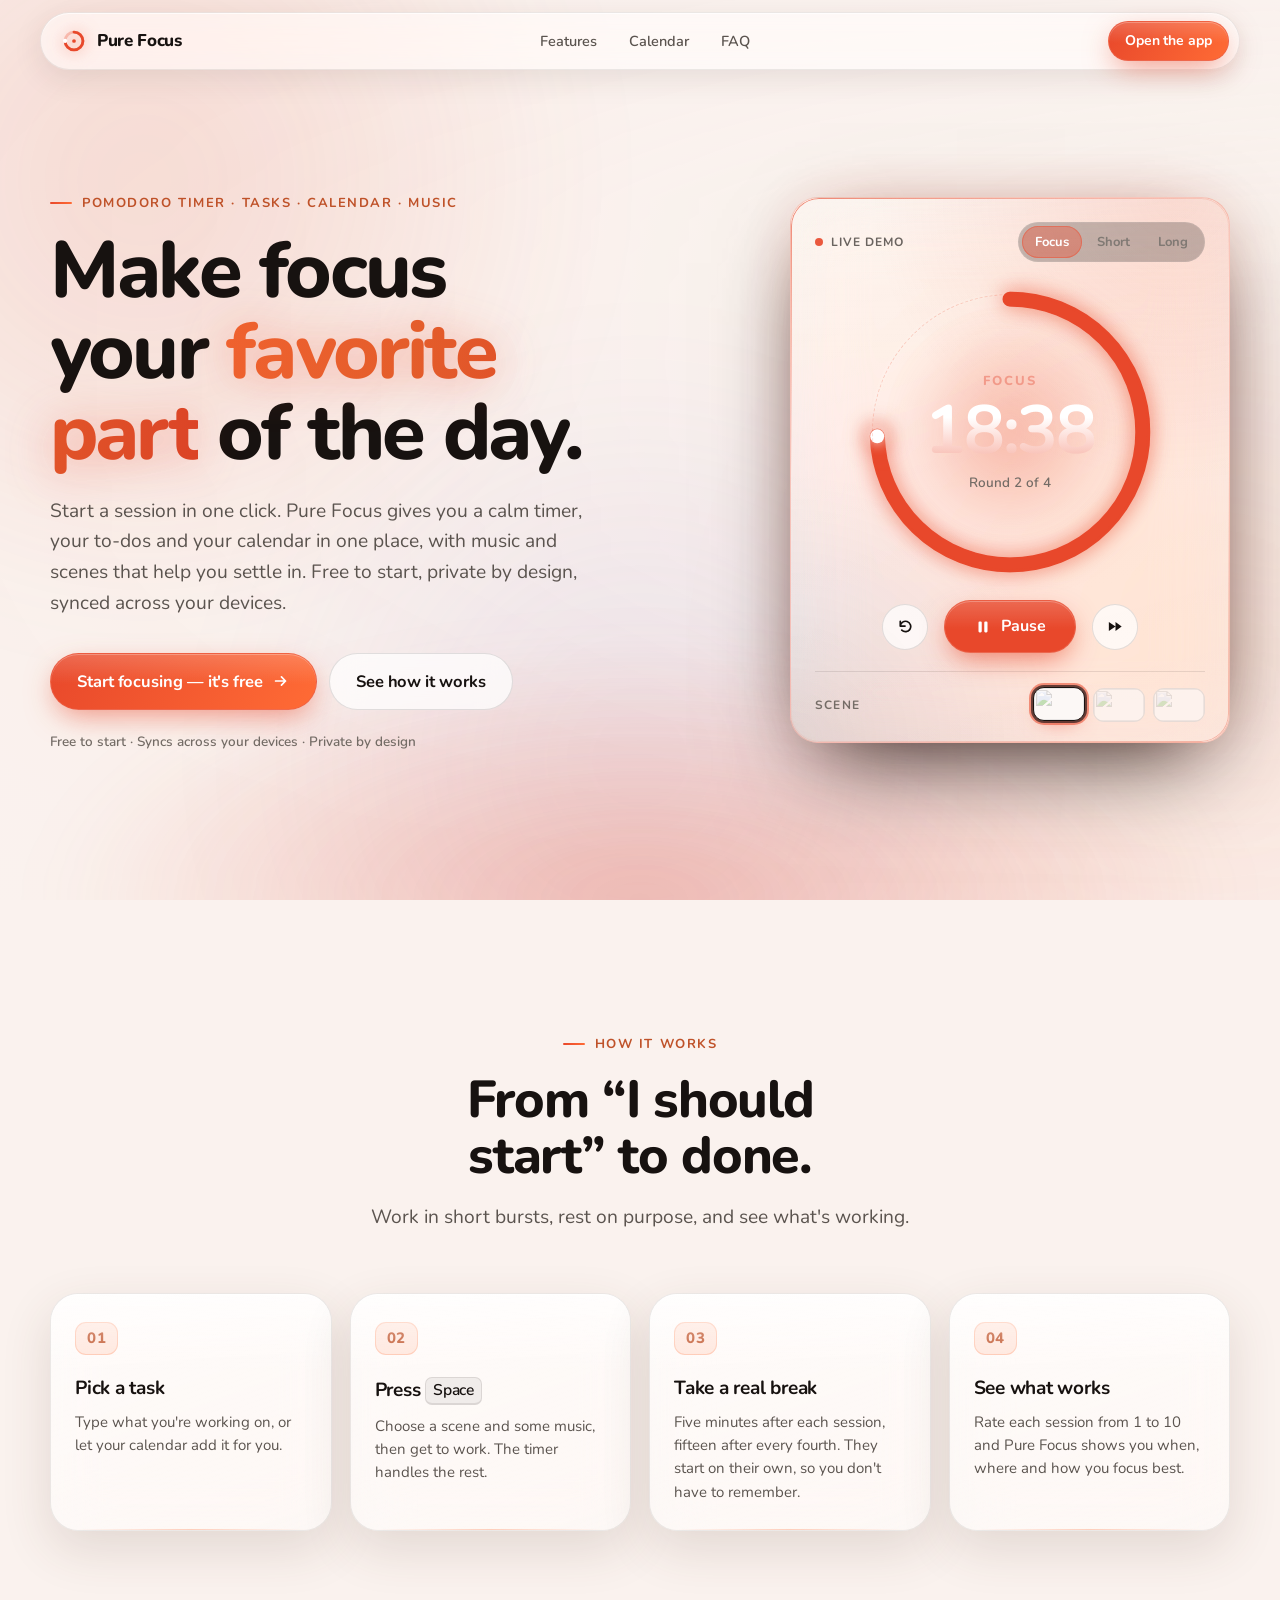
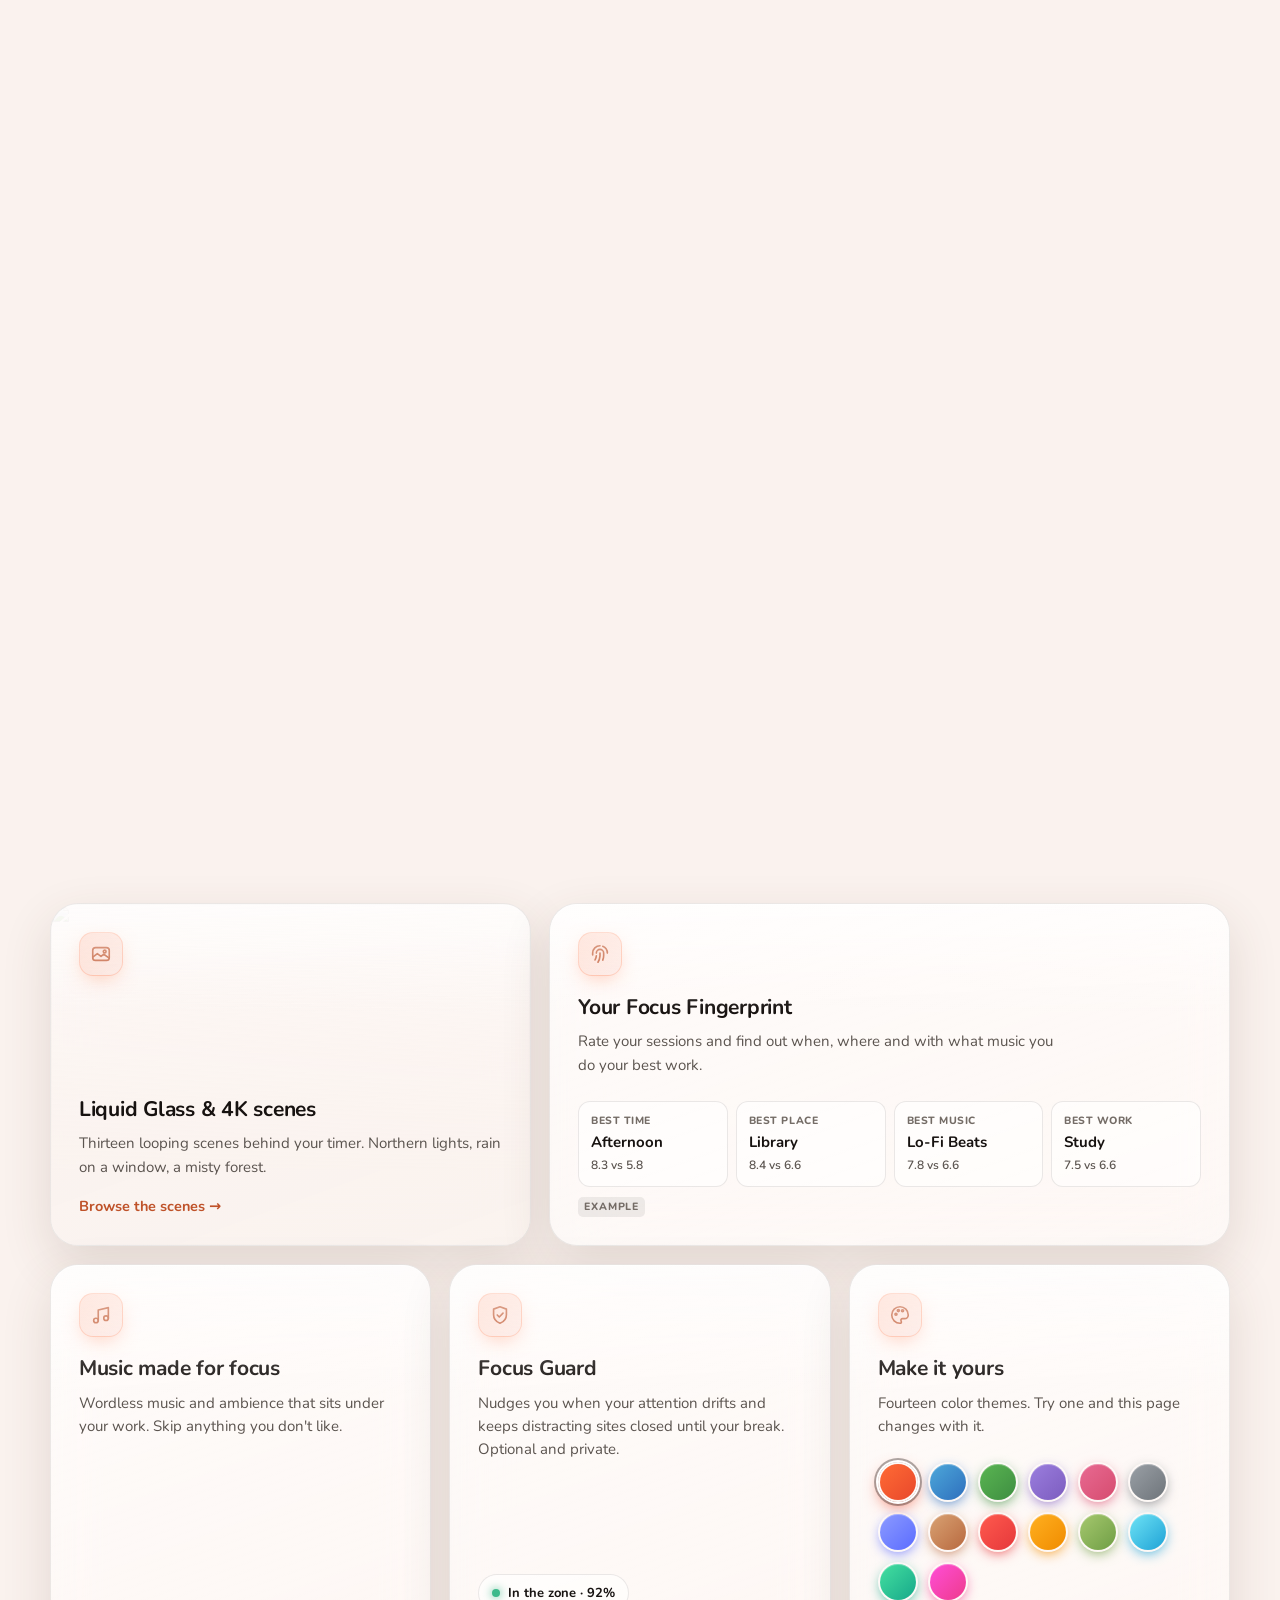
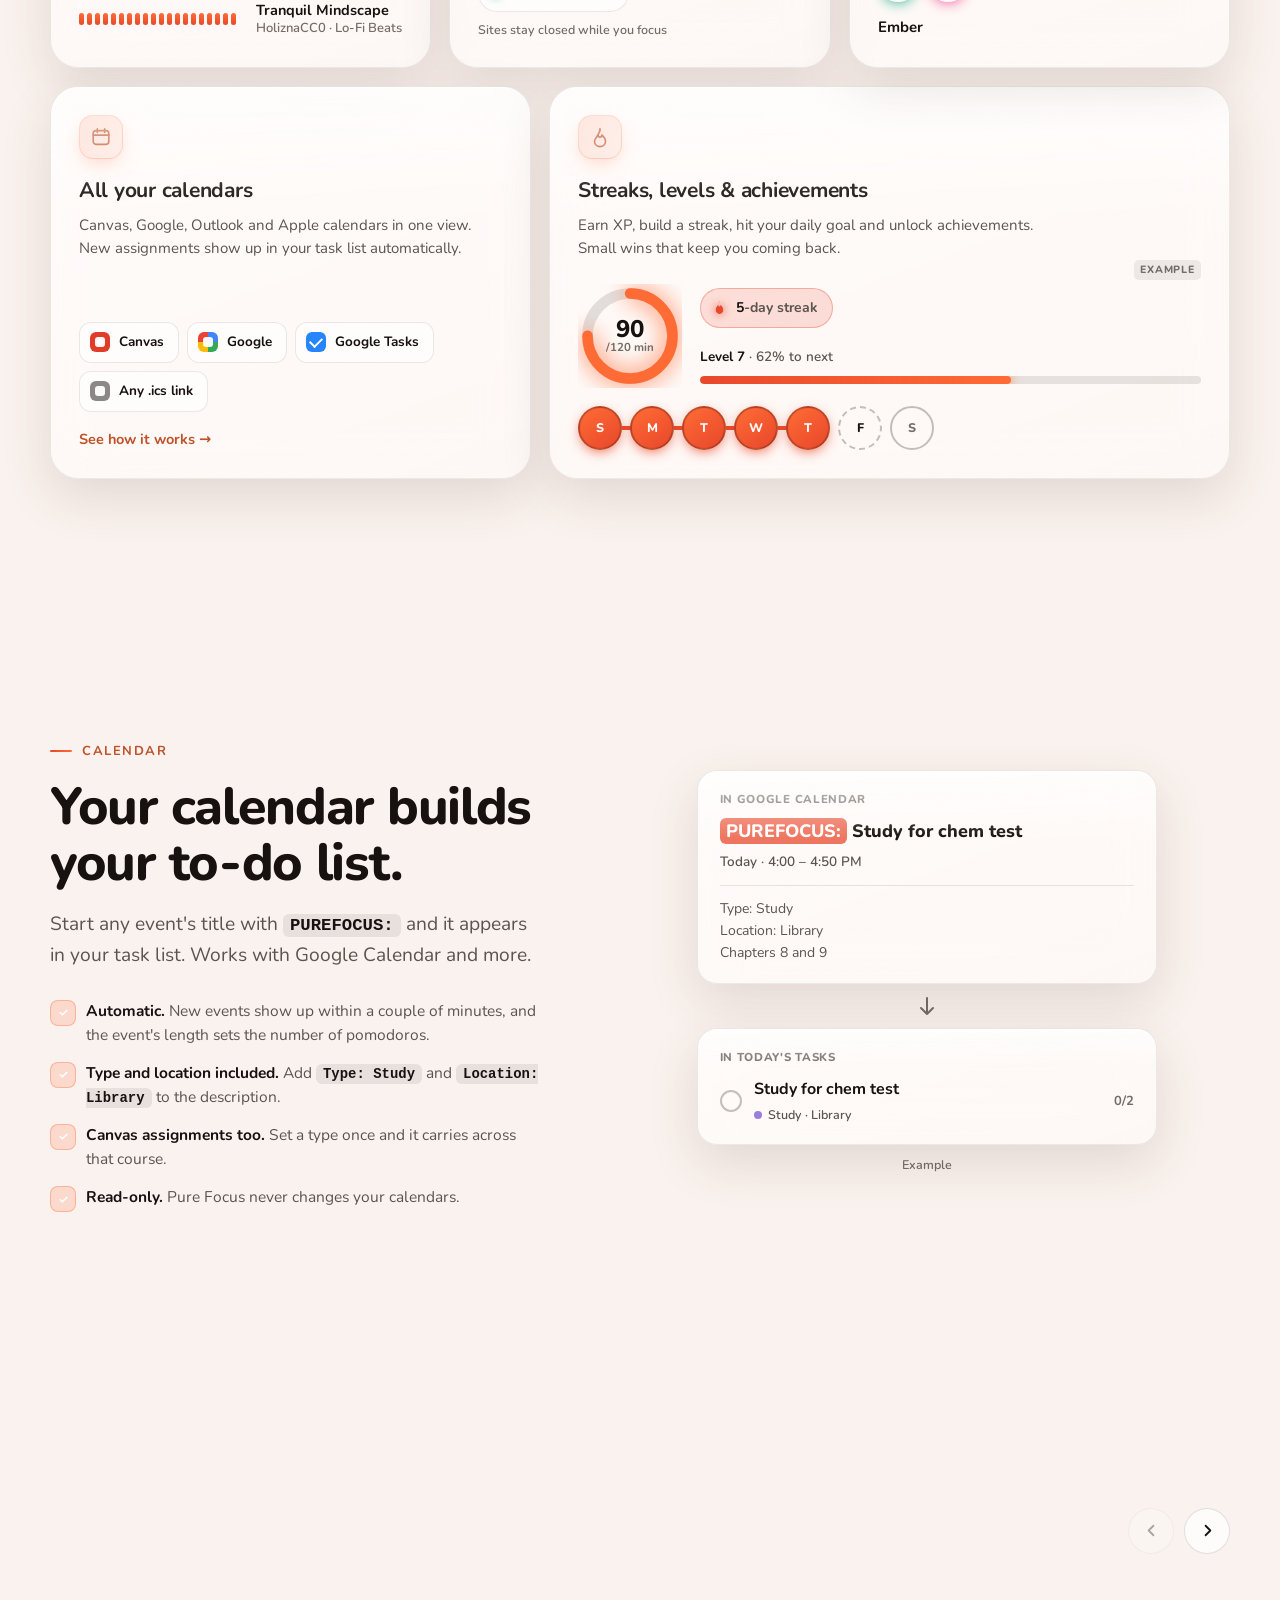
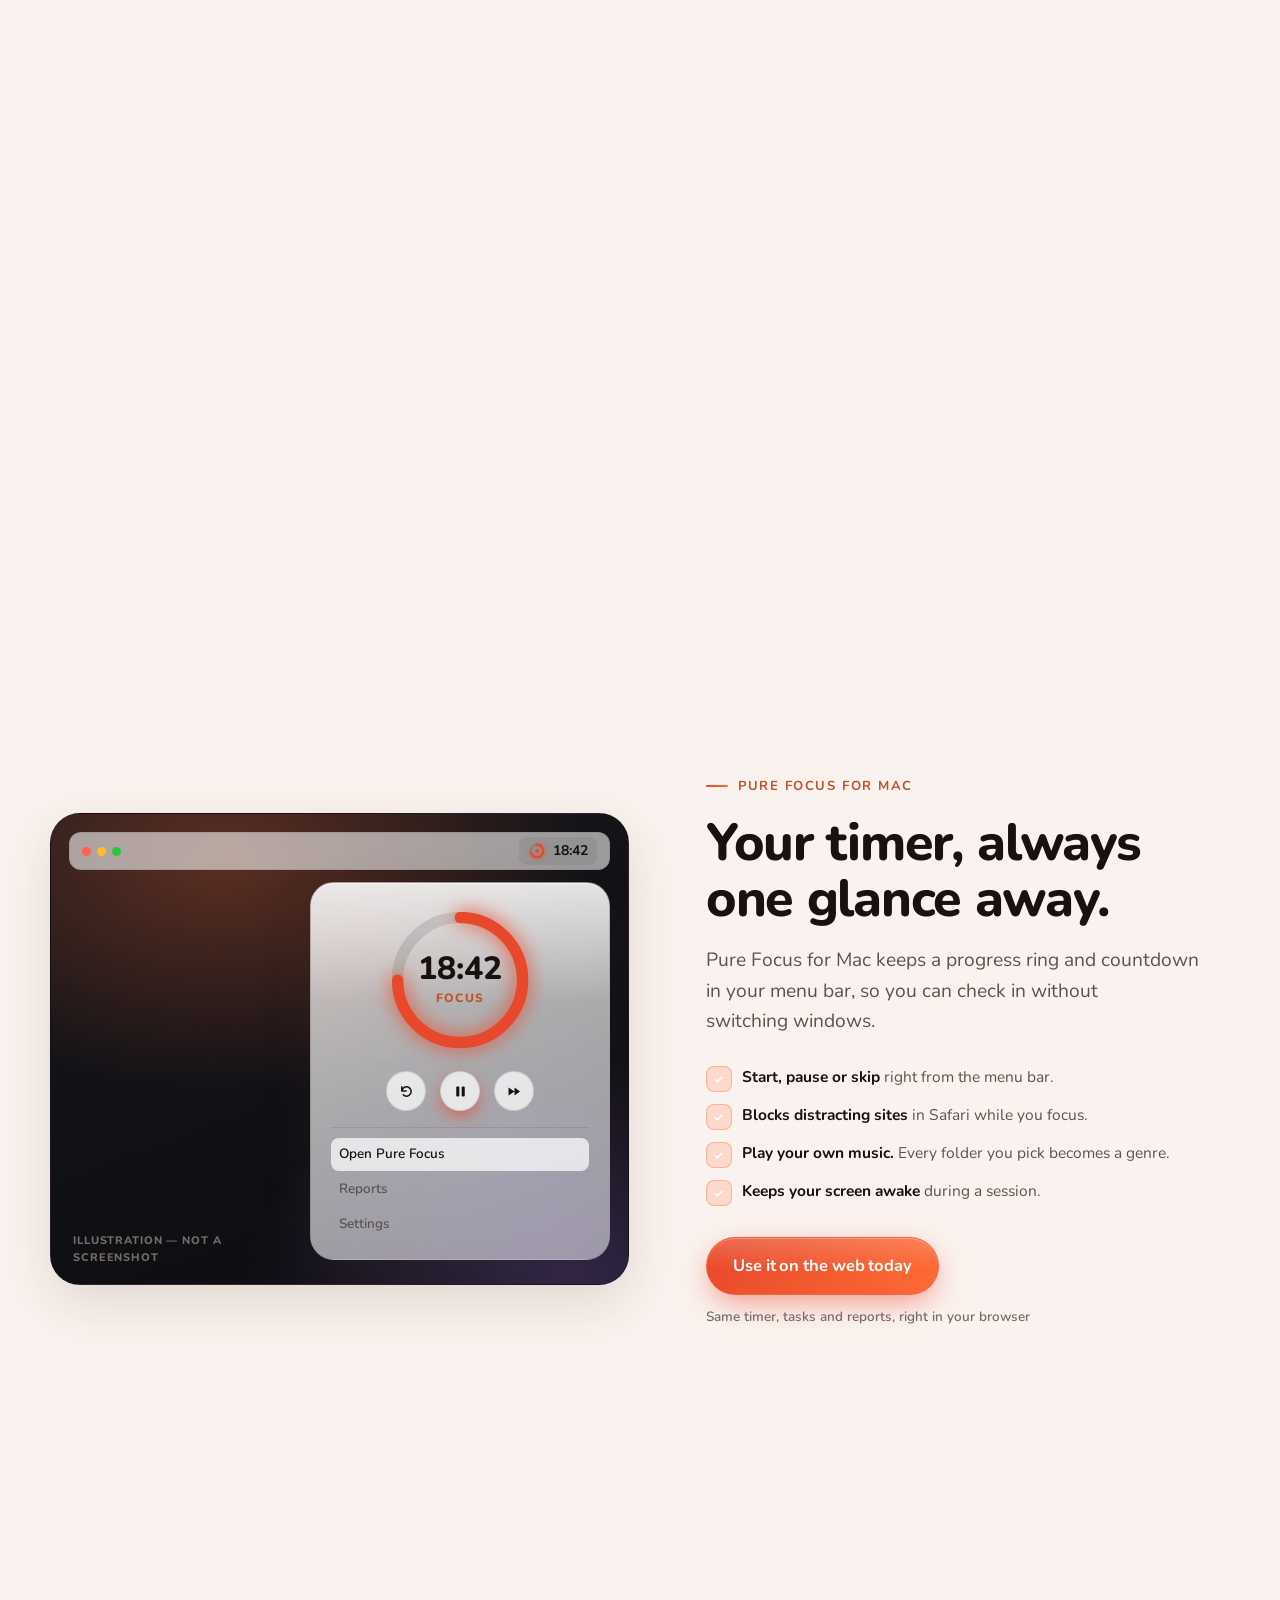
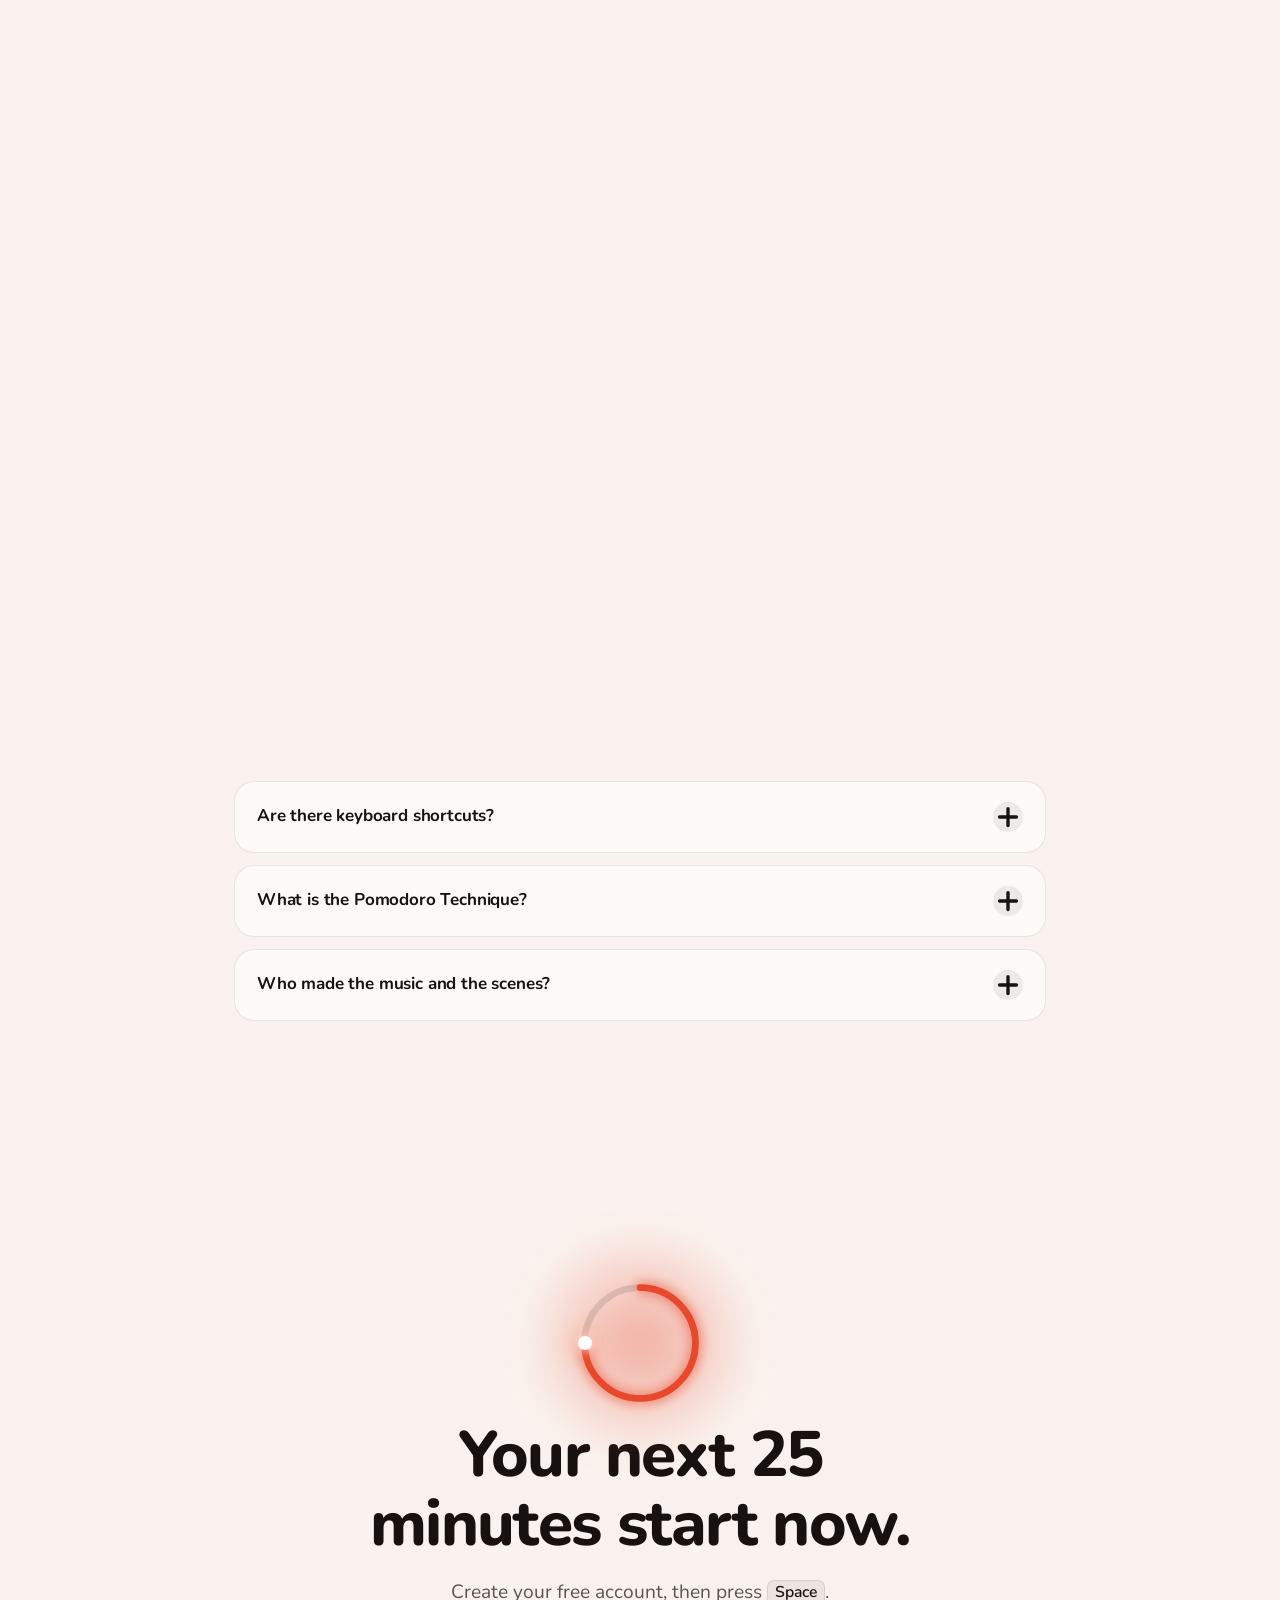
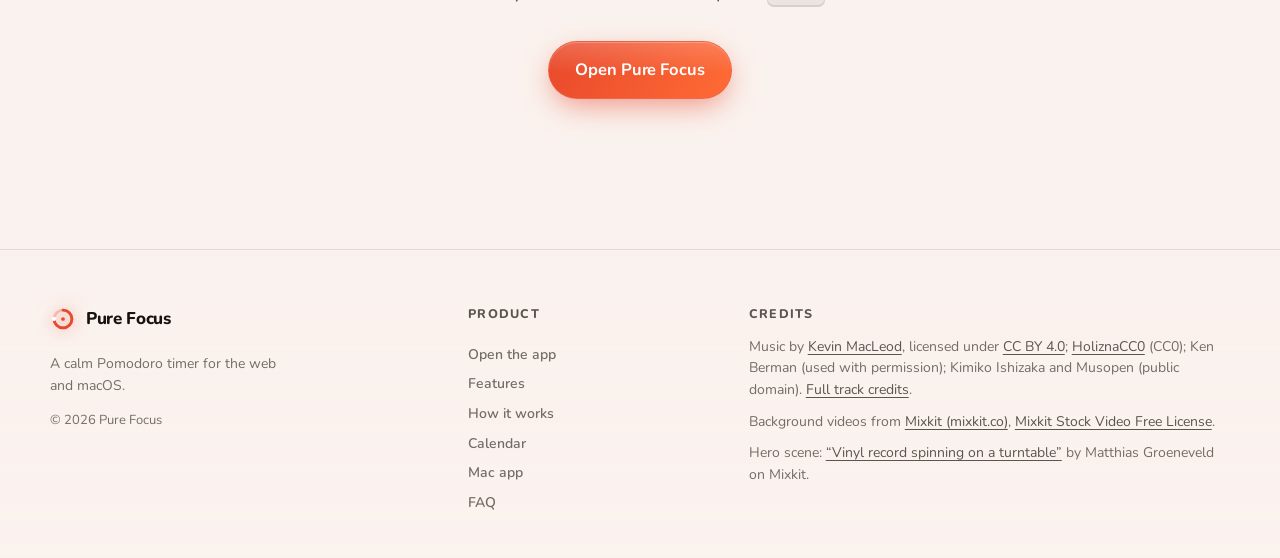
==== commit 2a6bbf68: "Polish UX: system light/dark, player layout, playback recovery, task/calendar sync - Homepage and si" ====
--- a/index.html
+++ b/index.html
@@ -16,7 +16,7 @@
 <title>Pure Focus — A beautiful Pomodoro timer</title>
 <meta name="description" content="Pure Focus is a free Pomodoro timer that makes it easy to start working and stay there. Calming scenes, focus music, your assignments and calendar, and a clear picture of when you focus best.">
 <meta name="theme-color" content="#07070a">
-<meta name="color-scheme" content="dark">
+<meta name="color-scheme" content="light dark">
 <meta name="referrer" content="no-referrer-when-downgrade">
 <meta property="og:type" content="website">
 <meta property="og:title" content="Pure Focus — A beautiful Pomodoro timer">
@@ -28,10 +28,12 @@
 <link rel="preconnect" href="https://fonts.googleapis.com">
 <link rel="preconnect" href="https://fonts.gstatic.com" crossorigin>
 <link rel="stylesheet" href="https://fonts.googleapis.com/css2?family=Nunito:wght@400;500;600;700;800&display=swap">
-<script>/* Early paint (v2-themes §8.1.3): the visitor's theme before the CSS paints. The homepage is always dark. */
-try{var d=JSON.parse(localStorage.getItem('purefocus.v1')||'{}').settings||{};document.documentElement.dataset.pfTheme=d.themeID||'ember';}catch(e){document.documentElement.dataset.pfTheme='ember';}document.documentElement.dataset.theme='dark';</script>
+<script>/* Early paint (v2-themes §8.1.3): the visitor's theme before the CSS paints. The homepage
+   follows the system's light/dark preference — there is no theme switch. */
+try{var d=JSON.parse(localStorage.getItem('purefocus.v1')||'{}').settings||{};document.documentElement.dataset.pfTheme=d.themeID||'ember';}catch(e){document.documentElement.dataset.pfTheme='ember';}
+try{var mq=window.matchMedia&&window.matchMedia('(prefers-color-scheme: light)');document.documentElement.dataset.theme=(mq&&mq.matches)?'light':'dark';}catch(e){document.documentElement.dataset.theme='dark';}</script>
 <link rel="stylesheet" href="css/themes.css?v=10302145">
-<link rel="stylesheet" href="home.css?v=10311400">
+<link rel="stylesheet" href="home.css?v=11051004">
 </head>
 <body>
 <a class="skip-link" href="#main">Skip to content</a>
@@ -453,7 +455,7 @@
         </details>
         <details class="qa reveal">
           <summary>Who made the music and the scenes?</summary>
-          <p>The music comes from <a href="https://incompetech.com" rel="noopener" target="_blank">Kevin MacLeod</a> (CC BY 4.0), <a href="https://freemusicarchive.org/music/holiznacc0" rel="noopener" target="_blank">HoliznaCC0</a> (CC0), and pianists Kimiko Ishizaka and Musopen (public domain). The full list is in <a href="assets/music/CREDITS.txt" target="_blank">the credits</a>. The background videos come from <a href="https://mixkit.co" rel="noopener" target="_blank">Mixkit</a>.</p>
+          <p>The music comes from <a href="https://incompetech.com" rel="noopener" target="_blank">Kevin MacLeod</a> (CC BY 4.0), <a href="https://freemusicarchive.org/music/holiznacc0" rel="noopener" target="_blank">HoliznaCC0</a> (CC0), Ken Berman (used with permission), and pianists Kimiko Ishizaka and Musopen (public domain). The full list is in <a href="assets/music/CREDITS.txt" target="_blank">the credits</a>. The background videos come from <a href="https://mixkit.co" rel="noopener" target="_blank">Mixkit</a>.</p>
         </details>
       </div>
     </div>
@@ -501,7 +503,7 @@
     </nav>
     <div class="footer-credits">
       <h3>Credits</h3>
-      <p>Music by <a href="https://incompetech.com" rel="noopener" target="_blank">Kevin MacLeod</a>, licensed under <a href="https://creativecommons.org/licenses/by/4.0/" rel="noopener" target="_blank">CC BY 4.0</a>; <a href="https://freemusicarchive.org/music/holiznacc0" rel="noopener" target="_blank">HoliznaCC0</a> (CC0); Kimiko Ishizaka and Musopen (public domain). <a href="assets/music/CREDITS.txt" target="_blank">Full track credits</a>.</p>
+      <p>Music by <a href="https://incompetech.com" rel="noopener" target="_blank">Kevin MacLeod</a>, licensed under <a href="https://creativecommons.org/licenses/by/4.0/" rel="noopener" target="_blank">CC BY 4.0</a>; <a href="https://freemusicarchive.org/music/holiznacc0" rel="noopener" target="_blank">HoliznaCC0</a> (CC0); Ken Berman (used with permission); Kimiko Ishizaka and Musopen (public domain). <a href="assets/music/CREDITS.txt" target="_blank">Full track credits</a>.</p>
       <p>Background videos from <a href="https://mixkit.co" rel="noopener" target="_blank">Mixkit (mixkit.co)</a>, <a id="mixkit-license" href="https://mixkit.co/license/#videoFree" rel="noopener" target="_blank">Mixkit Stock Video Free License</a>.</p>
       <p class="clip-credits" id="clip-credits" hidden></p>
     </div>
@@ -509,6 +511,6 @@
 </footer>
 
 <script src="js/config.js?v=10311900"></script>
-<script src="home.js?v=10311400" defer></script>
+<script src="home.js?v=11051002" defer></script>
 </body>
 </html>
--- a/home.css
+++ b/home.css
@@ -526,6 +526,13 @@
   opacity: .68;
   transition: opacity .2s, border-color .2s, transform .2s var(--ease-out), box-shadow .2s;
 }
+:root[data-theme="light"] .scene-dot {
+  background: var(--surface-1);
+  border-color: rgba(23, 18, 16, 0.14);
+}
+:root[data-theme="light"] .scene-dot img { opacity: .35; }
+:root[data-theme="light"] .scene-dot:hover { border-color: rgba(23, 18, 16, 0.28); }
+:root[data-theme="light"] .scene-dot[aria-pressed="true"] { border-color: #171210; }
 .scene-dot img { width: 100%; height: 100%; object-fit: cover; }
 .scene-dot:hover { opacity: 1; transform: translateY(-1px); }
 .scene-dot[aria-pressed="true"] {
@@ -1236,3 +1243,200 @@
 @supports not (color: color-mix(in srgb, red, blue)) {
   .flow-title mark { background: var(--focus-tint); }
 }
+
+/* ═══════════════════════════════════════════════════════════════════════
+   SYSTEM LIGHT MODE
+   The homepage follows the OS light/dark preference (the early inline script
+   and home.js set html[data-theme]) — there is no switch. Light is a true
+   light page: the hero and scene photographs are washed out behind a light
+   scrim, and all text and controls use the dark-on-light tokens.
+   ═══════════════════════════════════════════════════════════════════════ */
+
+:root[data-theme="light"] {
+  color-scheme: light;
+  /* --page / --surface-1 come from themes.css for the chosen preset's light tone. */
+  --page: #faf2ee;
+  --surface-1: #fcf8f6;
+  --text-primary: #171210;
+  --text-secondary: #5b544f;
+  --text-muted: #746c66;
+  --hairline: rgba(23, 18, 16, 0.10);
+  --hairline-strong: rgba(23, 18, 16, 0.17);
+  --shadow-card: 0 18px 50px rgba(82, 55, 40, 0.14);
+}
+
+/* The aurora stays, but quieter under a light page. */
+:root[data-theme="light"] .blob-1 { opacity: .18; }
+:root[data-theme="light"] .blob-2 { opacity: .13; }
+:root[data-theme="light"] .blob-3 { opacity: .14; }
+
+/* ── glass ── */
+:root[data-theme="light"] .glass:not(.demo) {
+  background: linear-gradient(160deg, rgba(255, 255, 255, 0.72), rgba(255, 255, 255, 0.48));
+  border-color: rgba(23, 18, 16, 0.08);
+  box-shadow: var(--shadow-card), inset 0 1px 0 rgba(255, 255, 255, 0.7);
+}
+:root[data-theme="light"] .glass:not(.demo)::before {
+  background: linear-gradient(180deg, rgba(255, 255, 255, 0.62), transparent 32%);
+}
+:root[data-theme="light"] .glass-blur:not(.demo) {
+  background: linear-gradient(160deg, rgba(255, 255, 255, 0.74), rgba(255, 255, 255, 0.54));
+}
+
+/* ── nav ── */
+:root[data-theme="light"] .nav-inner {
+  background: rgba(255, 255, 255, 0.56);
+  border-color: rgba(23, 18, 16, 0.08);
+  box-shadow: 0 8px 30px rgba(60, 40, 28, 0.10), inset 0 1px 0 rgba(255, 255, 255, 0.7);
+}
+:root[data-theme="light"] .nav.is-scrolled .nav-inner {
+  background: rgba(255, 253, 251, 0.9);
+  border-color: rgba(23, 18, 16, 0.10);
+  box-shadow: 0 14px 40px rgba(60, 40, 28, 0.14), inset 0 1px 0 rgba(255, 255, 255, 0.8);
+}
+:root[data-theme="light"] .nav-links a:hover { background: rgba(23, 18, 16, 0.06); }
+:root[data-theme="light"] .nav-links a.is-current { background: rgba(23, 18, 16, 0.09); }
+
+/* ── controls ── */
+:root[data-theme="light"] kbd,
+:root[data-theme="light"] code,
+:root[data-theme="light"] .btn:not(.btn-primary),
+:root[data-theme="light"] .round-btn,
+:root[data-theme="light"] .pt,
+:root[data-theme="light"] .pop-links span:first-child {
+  background: rgba(255, 255, 255, 0.72);
+  border-color: rgba(23, 18, 16, 0.12);
+  color: var(--text-primary);
+}
+:root[data-theme="light"] .btn:not(.btn-primary):hover,
+:root[data-theme="light"] .round-btn:hover { background: #fff; }
+:root[data-theme="light"] kbd,
+:root[data-theme="light"] code { background: rgba(23, 18, 16, 0.06); border-color: rgba(23, 18, 16, 0.10); }
+:root[data-theme="light"] .split-copy code,
+:root[data-theme="light"] .faq code { background: rgba(23, 18, 16, 0.08); }
+
+/* ── text accents that mix with white in the dark theme ── */
+:root[data-theme="light"] .eyebrow,
+:root[data-theme="light"] .step-num,
+:root[data-theme="light"] .tile-icon,
+:root[data-theme="light"] .tile-link,
+:root[data-theme="light"] .qa a,
+:root[data-theme="light"] .csv span:nth-child(odd),
+:root[data-theme="light"] .pop-ring span {
+  color: color-mix(in srgb, var(--accent) 72%, #1c100a);
+}
+:root[data-theme="light"] .grad {
+  background: linear-gradient(100deg, color-mix(in srgb, var(--accent) 88%, #7d1d00) 0%,
+    color-mix(in srgb, var(--accent) 62%, #b8461a) 45%, color-mix(in srgb, var(--focus-tint) 88%, #7d1d00) 100%);
+  -webkit-background-clip: text; background-clip: text;
+}
+:root[data-theme="light"] .swatch[aria-pressed="true"] {
+  box-shadow: 0 0 0 2px #fff, 0 0 0 4px rgba(23, 18, 16, 0.35), 0 6px 18px -4px var(--f);
+}
+
+/* ── quiet fills on the light page ── */
+:root[data-theme="light"] .tile:hover { border-color: rgba(23, 18, 16, 0.17); }
+:root[data-theme="light"] .mini-tasks li,
+:root[data-theme="light"] .insight,
+:root[data-theme="light"] .source,
+:root[data-theme="light"] .csv span,
+:root[data-theme="light"] .menubar,
+:root[data-theme="light"] .mac-bar,
+:root[data-theme="light"] .fp > div,
+:root[data-theme="light"] .guard-pill,
+:root[data-theme="light"] .layers span,
+:root[data-theme="light"] .qa {
+  background: rgba(255, 255, 255, 0.58);
+  border-color: rgba(23, 18, 16, 0.09);
+}
+:root[data-theme="light"] .mini-tasks li.is-active {
+  background: color-mix(in srgb, var(--focus-tint) 12%, rgba(255, 255, 255, 0.55));
+}
+:root[data-theme="light"] .insight em,
+:root[data-theme="light"] .example,
+:root[data-theme="light"] .qa summary::after,
+:root[data-theme="light"] .mb-item.is-open {
+  background: rgba(23, 18, 16, 0.07);
+}
+:root[data-theme="light"] .qa[open] {
+  background: rgba(255, 255, 255, 0.8);
+  border-color: rgba(23, 18, 16, 0.14);
+}
+:root[data-theme="light"] .qa summary::after {
+  background-image: url("data:image/svg+xml,%3Csvg xmlns='http://www.w3.org/2000/svg' viewBox='0 0 16 16'%3E%3Cpath d='M8 3.5v9M3.5 8h9' stroke='%23171210' stroke-width='1.8' stroke-linecap='round'/%3E%3C/svg%3E");
+}
+:root[data-theme="light"] .qa[open] summary::after {
+  background-color: color-mix(in srgb, var(--accent) 24%, transparent);
+  background-image: url("data:image/svg+xml,%3Csvg xmlns='http://www.w3.org/2000/svg' viewBox='0 0 16 16'%3E%3Cpath d='M8 3.5v9M3.5 8h9' stroke='%23ffffff' stroke-width='1.8' stroke-linecap='round'/%3E%3C/svg%3E");
+}
+
+/* hairlines, ticks and tracks */
+:root[data-theme="light"] .mini-tasks .check,
+:root[data-theme="light"] .week span,
+:root[data-theme="light"] .flow-row .check { border-color: rgba(23, 18, 16, 0.26); }
+:root[data-theme="light"] .pips i,
+:root[data-theme="light"] .xp,
+:root[data-theme="light"] .hud-goal .t,
+:root[data-theme="light"] .orbit .t,
+:root[data-theme="light"] .pop-ring .t,
+:root[data-theme="light"] .mb-item .t { stroke: rgba(23, 18, 16, 0.12); }
+:root[data-theme="light"] .pips i,
+:root[data-theme="light"] .xp { background: rgba(23, 18, 16, 0.10); }
+:root[data-theme="light"] .cal-grid {
+  background-image: repeating-linear-gradient(180deg, rgba(23, 18, 16, 0.08) 0 1px, transparent 1px 68px);
+}
+:root[data-theme="light"] .ev.import {
+  background: repeating-linear-gradient(135deg, rgba(23, 18, 16, 0.05) 0 6px, rgba(23, 18, 16, 0.025) 6px 12px);
+  border-color: rgba(23, 18, 16, 0.2);
+}
+:root[data-theme="light"] .flow-desc { border-top-color: rgba(23, 18, 16, 0.1); }
+:root[data-theme="light"] .source i.ics { background: rgba(23, 18, 16, 0.5); }
+
+/* ── footer ── */
+:root[data-theme="light"] .footer {
+  background: linear-gradient(180deg, rgba(250, 242, 238, 0.4), rgba(250, 242, 238, 0.96));
+}
+
+/* ═══════════════════════════════════════════════════════════════════════
+   TRUE LIGHT: the hero video and the scene photograph become faint, washed
+   textures behind a light scrim. Every word and control on the page is then
+   dark-on-light — no dark islands left in system light mode.
+   ═══════════════════════════════════════════════════════════════════════ */
+:root[data-theme="light"] .hero { color: var(--text-primary); }
+:root[data-theme="light"] .hero-media { opacity: .2; }
+:root[data-theme="light"] .hero-scrim {
+  background:
+    radial-gradient(120% 90% at 78% 40%, transparent 0%, rgba(250, 242, 238, 0.45) 55%, rgba(250, 242, 238, 0.92) 100%),
+    linear-gradient(90deg, rgba(250, 242, 238, 0.96) 0%, rgba(250, 242, 238, 0.82) 42%, rgba(250, 242, 238, 0.52) 100%),
+    linear-gradient(180deg, rgba(250, 242, 238, 0.8) 0%, transparent 22%, transparent 62%, var(--page) 100%);
+}
+:root[data-theme="light"] .hero h1 { text-shadow: none; }
+:root[data-theme="light"] .hero-lead { color: var(--text-secondary); }
+:root[data-theme="light"] .hero .resume-pill {
+  background: rgba(255, 255, 255, 0.72);
+  border-color: rgba(23, 18, 16, 0.12);
+}
+:root[data-theme="light"] .tile-scene { color: var(--text-primary); }
+:root[data-theme="light"] .tile-scene .tile-bg { opacity: .16; }
+:root[data-theme="light"] .tile-scene::after {
+  background: linear-gradient(180deg, rgba(250, 242, 238, 0.3), rgba(250, 242, 238, 0.9) 78%);
+}
+:root[data-theme="light"] .tile-scene:hover .tile-bg { opacity: .26; }
+:root[data-theme="light"] .tile-scene > p { color: var(--text-secondary); }
+:root[data-theme="light"] .tile-scene .tile-icon { color: color-mix(in srgb, var(--accent) 72%, #1c100a); }
+:root[data-theme="light"] .scene-btn {
+  color: var(--text-primary);
+  background: var(--surface-1);
+  border-color: rgba(23, 18, 16, 0.10);
+}
+:root[data-theme="light"] .scene-btn img { opacity: .16; }
+:root[data-theme="light"] .scene-btn::after {
+  background: linear-gradient(180deg, rgba(250, 242, 238, 0.32), rgba(250, 242, 238, 0.92) 78%);
+}
+:root[data-theme="light"] .scene-btn:hover { border-color: rgba(23, 18, 16, 0.22); }
+:root[data-theme="light"] .scene-btn:hover img { opacity: .26; }
+:root[data-theme="light"] .scene-btn[aria-pressed="true"] { border-color: #171210; }
+:root[data-theme="light"] .scene-mood {
+  background: rgba(255, 255, 255, 0.72);
+  color: var(--text-secondary);
+}
